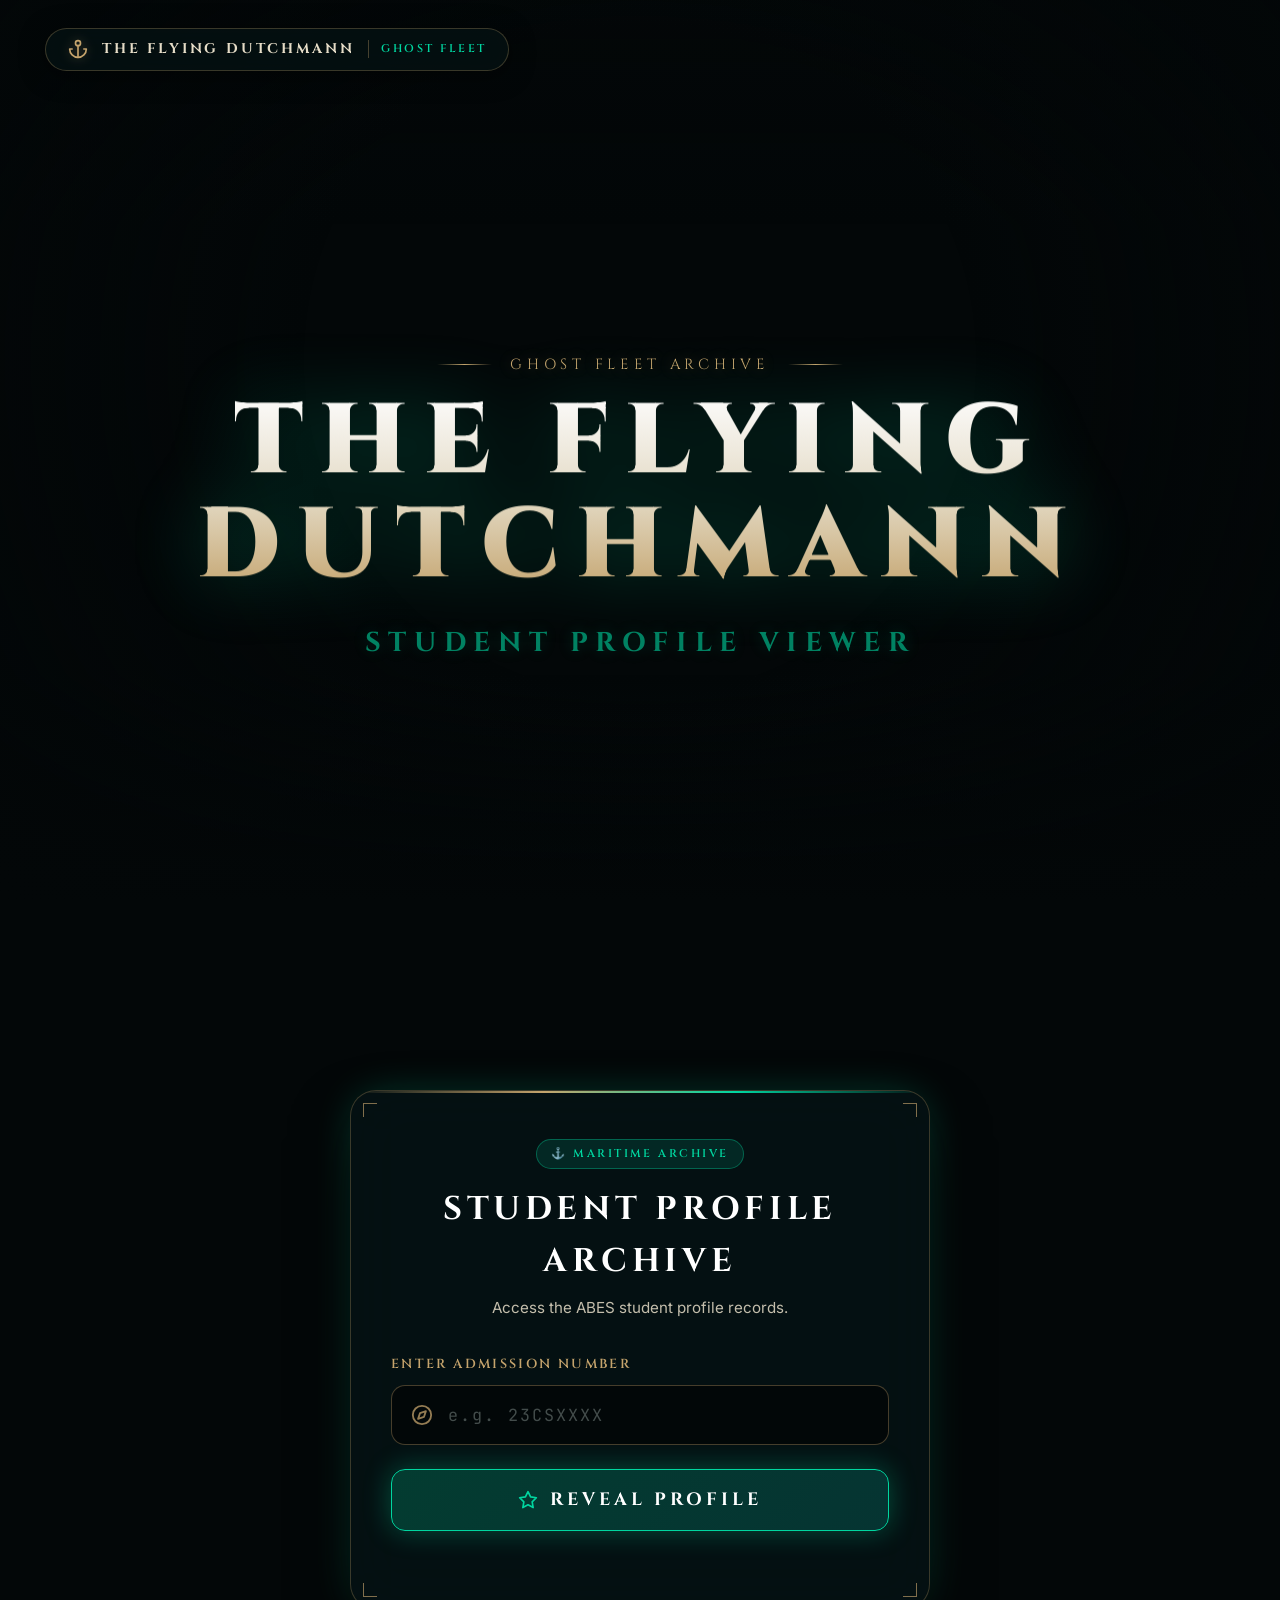
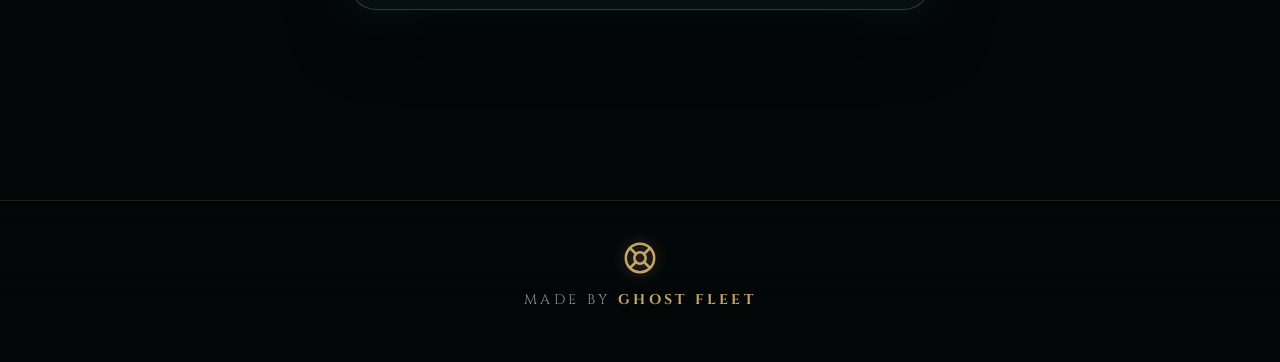
==== public/index.html @ f9ef5578 "Redesign correction: Scale up 3D Ghost Galleon to visually dominate viewport, remove all developer c" ====
<!DOCTYPE html>
<html lang="en">
<head>
  <meta charset="UTF-8">
  <meta name="viewport" content="width=device-width, initial-scale=1.0">
  <meta http-equiv="X-UA-Compatible" content="IE=edge">
  <title>THE FLYING DUTCHMANN — ABES Student Profile Viewer | GHOST FLEET</title>
  <meta name="description" content="Cinematic 3D Pirate-Themed Student Profile Viewer for ABES Engineering College. Made by GHOST FLEET.">
  <meta name="theme-color" content="#030708">
  
  <link rel="stylesheet" href="style.css">
  <link rel="preconnect" href="https://fonts.googleapis.com">
  <link rel="preconnect" href="https://fonts.gstatic.com" crossorigin>
  <link href="https://fonts.googleapis.com/css2?family=Cinzel:wght@600;700;800;900&family=Cormorant+Garamond:ital,wght@0,600;1,400;1,600&family=Inter:wght@300;400;500;600;700&family=JetBrains+Mono:wght@400;500;600&display=swap" rel="stylesheet">
  
  <!-- Three.js (r128 UMD) & GSAP 3.12 Animation Library -->
  <script src="https://cdnjs.cloudflare.com/ajax/libs/three.js/r128/three.min.js"></script>
  <script src="https://cdnjs.cloudflare.com/ajax/libs/gsap/3.12.5/gsap.min.js"></script>
  <script src="https://cdnjs.cloudflare.com/ajax/libs/gsap/3.12.5/ScrollTrigger.min.js"></script>
</head>
<body>
  <!-- 3D Cursed Ghost Ship WebGL Canvas Background -->
  <div class="dutchman-canvas-container" aria-hidden="true">
    <canvas id="dutchmanCanvas" class="dutchman-canvas"></canvas>
    <div class="ocean-fog-vignette"></div>
  </div>

  <!-- Minimal Elegant Brand Header -->
  <header class="ghost-fleet-header">
    <div class="fleet-crest-box">
      <div class="crest-insignia" aria-hidden="true">
        <!-- Minimal Pirate Helm & Anchor -->
        <svg viewBox="0 0 24 24" fill="none" stroke="currentColor" stroke-width="2" stroke-linecap="round" stroke-linejoin="round">
          <circle cx="12" cy="5" r="3"></circle>
          <line x1="12" y1="22" x2="12" y2="8"></line>
          <path d="M5 12H2a10 10 0 0 0 20 0h-3"></path>
        </svg>
      </div>
      <span class="crest-title">THE FLYING DUTCHMANN</span>
      <span class="crest-sub">GHOST FLEET</span>
    </div>
  </header>

  <main>
    <!-- Viewport 1: The Cinematic Ghost Ship & Monumental Titles -->
    <section class="hero-cursed-section" id="hero">
      <div class="hero-content-wrapper">
        <div class="hero-subtitle-bar">
          <span class="ornament-line"></span>
          <span class="hero-pre-title">GHOST FLEET ARCHIVE</span>
          <span class="ornament-line"></span>
        </div>

        <h1 class="hero-main-title">THE FLYING DUTCHMANN</h1>
        <h2 class="hero-app-title">STUDENT PROFILE VIEWER</h2>
        <p class="hero-institution">ABES ENGINEERING COLLEGE</p>
        
        <p class="hero-tagline-quote">"Lost in the depths. Found through the records."</p>
      </div>

      <!-- Atmospheric Scroll Indicator -->
      <a href="#archive-section" class="scroll-explore-anchor" aria-label="Scroll to explore the archive">
        <span>SCROLL TO EXPLORE</span>
        <svg class="scroll-anchor-arrow" viewBox="0 0 24 24" fill="none" stroke="currentColor" stroke-width="2" stroke-linecap="round" stroke-linejoin="round" aria-hidden="true">
          <polyline points="6 9 12 15 18 9"></polyline>
        </svg>
      </a>
    </section>

    <!-- Viewport 2: The Only Application Tool — Student Profile Archive -->
    <section class="archive-main-section" id="archive-section" aria-label="Student Profile Archive">
      <div class="archive-console-card">
        <!-- Antique Filigree Corner Accents -->
        <div class="card-corner corner-tl"></div>
        <div class="card-corner corner-tr"></div>
        <div class="card-corner corner-bl"></div>
        <div class="card-corner corner-br"></div>

        <div class="archive-card-header">
          <span class="archive-badge-tag">&#9875; MARITIME ARCHIVE</span>
          <h2 class="archive-card-title">STUDENT PROFILE ARCHIVE</h2>
          <p class="archive-card-desc">Access the ABES student profile records.</p>
        </div>

        <!-- Archival Search Query Form -->
        <form id="profileForm" class="archive-query-form" novalidate>
          <div class="input-field-group">
            <label for="rollNumberInput" class="input-field-label">Enter Admission Number</label>
            <div class="input-field-wrapper">
              <svg class="input-maritime-icon" viewBox="0 0 24 24" fill="none" stroke="currentColor" stroke-width="2" stroke-linecap="round" stroke-linejoin="round" aria-hidden="true">
                <circle cx="12" cy="12" r="10"></circle>
                <polygon points="16.24 7.76 14.12 14.12 7.76 16.24 9.88 9.88 16.24 7.76"></polygon>
              </svg>
              <input 
                type="text" 
                id="rollNumberInput" 
                name="rollNumber" 
                class="archive-text-input" 
                placeholder="e.g. 23CSXXXX" 
                autocomplete="off" 
                spellcheck="false" 
                required 
                maxlength="30"
              />
            </div>
          </div>

          <button type="submit" id="submitBtn" class="reveal-profile-btn">
            <!-- Spectral Helm Sparkle -->
            <svg class="btn-spectral-spark" viewBox="0 0 24 24" fill="none" stroke="currentColor" stroke-width="2" stroke-linecap="round" stroke-linejoin="round" aria-hidden="true">
              <polygon points="12 2 15.09 8.26 22 9.27 17 14.14 18.18 21.02 12 17.77 5.82 21.02 7 14.14 2 9.27 8.91 8.26 12 2"></polygon>
            </svg>
            <span id="btnText">REVEAL PROFILE</span>
          </button>
        </form>

        <!-- Dynamic Output States -->
        <div class="portal-state-container">
          
          <!-- State 1: Mystical Archival Summoning State (No Developer Console!) -->
          <div id="loadingState" class="portal-state loading-state hidden" aria-live="polite">
            <div class="mystic-summon-box">
              <div class="mystic-compass-spinner" aria-hidden="true">
                <div class="compass-ring-outer"></div>
                <div class="compass-ring-inner"></div>
                <div class="compass-needle"></div>
              </div>
              <p class="mystic-status-text" id="mysticStatusText">Consulting maritime records...</p>
              <span class="mystic-sub-note">Connecting through the spectral depths</span>
            </div>
          </div>

          <!-- State 2: Atmospheric Warning / Expired Notice -->
          <div id="errorState" class="portal-state error-state hidden" role="alert" aria-live="assertive">
            <div class="error-archival-box">
              <div class="error-crest-icon" aria-hidden="true">&#9888;</div>
              <div class="error-content-body">
                <h3 id="errorTitle" class="error-title-text">Record Unavailable</h3>
                <p id="errorMessage" class="error-message-text">Unable to retrieve student profile record.</p>
                <div id="adminTip" class="admin-notice-bar hidden">
                  <strong>ADMIN NOTICE:</strong> ERP session has expired or is invalid. Please refresh the authorized ERP credentials on the server.
                </div>
              </div>
            </div>
          </div>

          <!-- State 3: Gilded Captain's Portrait Presentation -->
          <div id="resultState" class="portal-state result-state hidden">
            <div class="result-archival-card">
              <div class="result-card-top">
                <span class="result-record-pre">&#9875; VERIFIED ARCHIVE RECORD</span>
              </div>

              <!-- Student Profile Image Viewport -->
              <div class="result-photo-frame">
                <img id="profileImage" src="" alt="Student Profile Photo" class="profile-photo-img" />
                <div class="photo-cursed-overlay" aria-hidden="true"></div>
              </div>

              <!-- Admission Number Metadata Strip -->
              <div class="result-meta-strip">
                <span class="meta-roll-label">ADMISSION NUMBER</span>
                <span id="displayRoll" class="meta-roll-value">—</span>
              </div>

              <!-- Action Buttons -->
              <div class="result-action-buttons">
                <a id="downloadBtn" href="#" download="student-profile.jpg" class="action-maritime-btn action-download" title="Download image to device">
                  <svg class="action-btn-svg" viewBox="0 0 24 24" fill="none" stroke="currentColor" stroke-width="2" stroke-linecap="round" stroke-linejoin="round" aria-hidden="true">
                    <path d="M21 15v4a2 2 0 0 1-2 2H5a2 2 0 0 1-2-2v-4"></path>
                    <polyline points="7 10 12 15 17 10"></polyline>
                    <line x1="12" y1="15" x2="12" y2="3"></line>
                  </svg>
                  <span>DOWNLOAD</span>
                </a>
                <a id="openNewTabBtn" href="#" target="_blank" rel="noopener noreferrer" class="action-maritime-btn action-view" title="Open full resolution photo in new tab">
                  <svg class="action-btn-svg" viewBox="0 0 24 24" fill="none" stroke="currentColor" stroke-width="2" stroke-linecap="round" stroke-linejoin="round" aria-hidden="true">
                    <path d="M18 13v6a2 2 0 0 1-2 2H5a2 2 0 0 1-2-2V8a2 2 0 0 1 2-2h6"></path>
                    <polyline points="15 3 21 3 21 9"></polyline>
                    <line x1="10" y1="14" x2="21" y2="3"></line>
                  </svg>
                  <span>OPEN FULL</span>
                </a>
              </div>
            </div>
          </div>

        </div>
      </div>
    </section>
  </main>

  <!-- Minimal GHOST FLEET Signature Footer -->
  <footer class="ghost-fleet-footer">
    <div class="footer-insignia-wrap" aria-hidden="true">
      <svg viewBox="0 0 24 24" fill="none" stroke="currentColor" stroke-width="1.8" stroke-linecap="round" stroke-linejoin="round">
        <circle cx="12" cy="12" r="10"></circle>
        <path d="m4.93 4.93 4.24 4.24"></path>
        <path d="m14.83 9.17 4.24-4.24"></path>
        <path d="m14.83 14.83 4.24 4.24"></path>
        <path d="m9.17 14.83-4.24 4.24"></path>
        <circle cx="12" cy="12" r="4"></circle>
      </svg>
    </div>
    <p class="footer-signature">MADE BY <strong>GHOST FLEET</strong></p>
  </footer>

  <!-- Anti-Inspection & DevTools Security Shield -->
  <div id="securityShield" class="security-shield-overlay" aria-hidden="true" style="display:none;">
    <div class="security-shield-card">
      <div class="security-shield-icon" aria-hidden="true">&#9888;</div>
      <h2 class="security-shield-title">ACCESS RESTRICTED</h2>
      <p class="security-shield-msg">Baap se Backchodi nahi beta</p>
      <p class="security-shield-sub">Jab Mai Pheli mai Tha<br>Tab Tu Theli Mai Tha</p>
      <div class="security-shield-badge">The Flying Dutchmann // GHOST FLEET</div>
    </div>
  </div>

  <!-- Scripts -->
  <script src="dutchman-3d.js"></script>
  <script src="app.js"></script>
</body>
</html>
---- public/style.css ----
/* ==========================================================================
   THE FLYING DUTCHMANN — Master Cinematic Stylesheet
   GHOST FLEET Design System
   ========================================================================== */

:root {
  /* Color Palette */
  --color-abyss-black: #030708;
  --color-deep-ocean: #061517;
  --color-dark-sea-green: #0a2624;
  --color-ghost-emerald: #00D6A0;
  --color-ghost-emerald-glow: rgba(0, 214, 160, 0.35);
  --color-haunted-teal: #087F76;
  --color-antique-gold: #C5A46D;
  --color-antique-gold-bright: #E4C88E;
  --color-antique-gold-glow: rgba(197, 164, 109, 0.40);
  --color-weathered-ivory: #E6DDC8;
  --color-fog-grey: #84918D;

  /* Glass & Card Tokens */
  --glass-bg: rgba(6, 21, 23, 0.72);
  --glass-border: rgba(197, 164, 109, 0.28);
  --glass-shadow: 0 30px 70px -15px rgba(0, 0, 0, 0.90), 0 0 45px -10px var(--color-ghost-emerald-glow);

  /* Typography */
  --font-cinematic: 'Cinzel', Georgia, serif;
  --font-serif-quote: 'Cormorant Garamond', Georgia, serif;
  --font-interface: 'Inter', -apple-system, BlinkMacSystemFont, 'Segoe UI', Roboto, sans-serif;
  --font-mono: 'JetBrains Mono', monospace;

  /* Transitions */
  --ease-cinematic: cubic-bezier(0.16, 1, 0.3, 1);
  --transition-smooth: 350ms var(--ease-cinematic);
}

/* Reset & Base Rules */
*, *::before, *::after {
  box-sizing: border-box;
  margin: 0;
  padding: 0;
}

html {
  font-size: 16px;
  scroll-behavior: smooth;
  background-color: var(--color-abyss-black);
  color: var(--color-weathered-ivory);
  font-family: var(--font-interface);
  overflow-x: hidden;
}

body {
  min-height: 100vh;
  background-color: var(--color-abyss-black);
  color: var(--color-weathered-ivory);
  line-height: 1.6;
  -webkit-font-smoothing: antialiased;
  -moz-osx-font-smoothing: grayscale;
  overflow-x: hidden;
  position: relative;
}

/* Focus Visibility & Accessibility */
:focus-visible {
  outline: 2px solid var(--color-ghost-emerald);
  outline-offset: 4px;
}

/* --------------------------------------------------------------------------
   3D WebGL Canvas Layer
   -------------------------------------------------------------------------- */
.dutchman-canvas-container {
  position: fixed;
  top: 0;
  left: 0;
  width: 100vw;
  height: 100vh;
  z-index: 0;
  pointer-events: none;
  overflow: hidden;
}

.dutchman-canvas {
  width: 100%;
  height: 100%;
  display: block;
}

.ocean-fog-vignette {
  position: absolute;
  inset: 0;
  background: 
    radial-gradient(circle at 50% 40%, transparent 40%, rgba(3, 7, 8, 0.70) 80%, var(--color-abyss-black) 100%),
    linear-gradient(180deg, rgba(3, 7, 8, 0.35) 0%, transparent 25%, transparent 75%, var(--color-abyss-black) 100%);
  pointer-events: none;
}

/* --------------------------------------------------------------------------
   Minimal Elegant Header
   -------------------------------------------------------------------------- */
.ghost-fleet-header {
  position: fixed;
  top: 0;
  left: 0;
  width: 100%;
  display: flex;
  justify-content: flex-start;
  align-items: center;
  padding: 28px 45px;
  z-index: 40;
  pointer-events: auto;
}

.fleet-crest-box {
  display: flex;
  align-items: center;
  gap: 14px;
  background: rgba(6, 21, 23, 0.60);
  backdrop-filter: blur(14px);
  -webkit-backdrop-filter: blur(14px);
  border: 1px solid rgba(197, 164, 109, 0.28);
  padding: 9px 22px;
  border-radius: 9999px;
  box-shadow: 0 4px 25px rgba(0, 0, 0, 0.5);
}

.crest-insignia {
  width: 20px;
  height: 20px;
  color: var(--color-antique-gold);
  display: flex;
  align-items: center;
  justify-content: center;
  filter: drop-shadow(0 0 6px var(--color-antique-gold-glow));
}

.crest-insignia svg {
  width: 100%;
  height: 100%;
}

.crest-title {
  font-family: var(--font-cinematic);
  font-size: 0.88rem;
  font-weight: 700;
  letter-spacing: 0.20em;
  color: var(--color-weathered-ivory);
  text-transform: uppercase;
}

.crest-sub {
  font-family: var(--font-cinematic);
  font-size: 0.70rem;
  font-weight: 600;
  letter-spacing: 0.22em;
  color: var(--color-ghost-emerald);
  border-left: 1px solid rgba(197, 164, 109, 0.35);
  padding-left: 12px;
}

/* --------------------------------------------------------------------------
   Viewport 1: Hero Section — Massive Ghost Ship Focus
   -------------------------------------------------------------------------- */
.hero-cursed-section {
  position: relative;
  min-height: 100vh;
  display: flex;
  flex-direction: column;
  justify-content: flex-end;
  align-items: center;
  text-align: center;
  padding: 120px 24px 100px;
  z-index: 10;
  pointer-events: none;
}

.hero-content-wrapper {
  max-width: 950px;
  margin: 0 auto;
  pointer-events: auto;
  transform: translateY(-20px);
}

.hero-subtitle-bar {
  display: flex;
  align-items: center;
  justify-content: center;
  gap: 18px;
  margin-bottom: 14px;
}

.ornament-line {
  height: 1px;
  width: 55px;
  background: linear-gradient(90deg, transparent, var(--color-antique-gold), transparent);
}

.hero-pre-title {
  font-family: var(--font-cinematic);
  font-size: 0.92rem;
  letter-spacing: 0.32em;
  color: var(--color-antique-gold);
  text-transform: uppercase;
  text-shadow: 0 0 14px var(--color-antique-gold-glow);
}

.hero-main-title {
  font-family: var(--font-cinematic);
  font-size: clamp(3.0rem, 8.5vw, 6.2rem);
  font-weight: 900;
  letter-spacing: 0.16em;
  line-height: 1.05;
  text-transform: uppercase;
  color: #FFFFFF;
  margin-bottom: 14px;
  background: linear-gradient(180deg, #FFFFFF 0%, #E6DDC8 50%, var(--color-antique-gold) 100%);
  -webkit-background-clip: text;
  -webkit-text-fill-color: transparent;
  filter: drop-shadow(0 0 40px rgba(0, 214, 160, 0.40));
}

.hero-app-title {
  font-family: var(--font-cinematic);
  font-size: clamp(1.1rem, 2.8vw, 1.7rem);
  font-weight: 700;
  letter-spacing: 0.28em;
  color: var(--color-ghost-emerald);
  text-transform: uppercase;
  margin-bottom: 8px;
  text-shadow: 0 0 16px var(--color-ghost-emerald-glow);
}

.hero-institution {
  font-family: var(--font-interface);
  font-size: 0.95rem;
  font-weight: 500;
  letter-spacing: 0.22em;
  color: var(--color-fog-grey);
  text-transform: uppercase;
  margin-bottom: 22px;
}

.hero-tagline-quote {
  font-family: var(--font-serif-quote);
  font-style: italic;
  font-size: clamp(1.2rem, 2.4vw, 1.55rem);
  color: var(--color-weathered-ivory);
  letter-spacing: 0.05em;
  opacity: 0.95;
  margin-bottom: 30px;
  text-shadow: 0 2px 10px rgba(0, 0, 0, 0.8);
}

/* Scroll To Explore Indicator */
.scroll-explore-anchor {
  position: absolute;
  bottom: 32px;
  left: 50%;
  transform: translateX(-50%);
  display: flex;
  flex-direction: column;
  align-items: center;
  gap: 10px;
  text-decoration: none;
  color: var(--color-antique-gold);
  font-family: var(--font-cinematic);
  font-size: 0.74rem;
  font-weight: 600;
  letter-spacing: 0.26em;
  text-transform: uppercase;
  transition: opacity 250ms ease, transform 250ms ease, color 250ms ease;
  pointer-events: auto;
}

.scroll-explore-anchor:hover {
  opacity: 1;
  color: var(--color-ghost-emerald);
  transform: translateX(-50%) translateY(4px);
}

.scroll-anchor-arrow {
  width: 22px;
  height: 22px;
  animation: anchorBob 2.2s infinite ease-in-out;
}

@keyframes anchorBob {
  0%, 100% { transform: translateY(0); }
  50% { transform: translateY(7px); }
}

/* --------------------------------------------------------------------------
   Viewport 2: Student Profile Viewer — The Mystic Archive Altar
   -------------------------------------------------------------------------- */
.archive-main-section {
  position: relative;
  min-height: 100vh;
  display: flex;
  flex-direction: column;
  justify-content: center;
  align-items: center;
  padding: 120px 24px;
  z-index: 20;
}

.archive-console-card {
  width: 100%;
  max-width: 580px;
  background: var(--glass-bg);
  backdrop-filter: blur(28px);
  -webkit-backdrop-filter: blur(28px);
  border: 1px solid var(--glass-border);
  border-radius: 26px;
  padding: 48px 40px;
  box-shadow: var(--glass-shadow);
  position: relative;
  overflow: hidden;
  transition: border-color var(--transition-smooth), box-shadow var(--transition-smooth);
}

.archive-console-card::before {
  content: '';
  position: absolute;
  top: 0;
  left: 0;
  right: 0;
  height: 2px;
  background: linear-gradient(90deg, transparent, var(--color-antique-gold), var(--color-ghost-emerald), transparent);
}

/* Corner Antique Accents */
.card-corner {
  position: absolute;
  width: 14px;
  height: 14px;
  border-color: var(--color-antique-gold);
  border-style: solid;
  pointer-events: none;
  opacity: 0.65;
}
.corner-tl { top: 12px; left: 12px; border-width: 1px 0 0 1px; }
.corner-tr { top: 12px; right: 12px; border-width: 1px 1px 0 0; }
.corner-bl { bottom: 12px; left: 12px; border-width: 0 0 1px 1px; }
.corner-br { bottom: 12px; right: 12px; border-width: 0 1px 1px 0; }

.archive-card-header {
  text-align: center;
  margin-bottom: 34px;
}

.archive-badge-tag {
  display: inline-flex;
  align-items: center;
  gap: 8px;
  background: rgba(0, 214, 160, 0.12);
  border: 1px solid rgba(0, 214, 160, 0.35);
  color: var(--color-ghost-emerald);
  font-family: var(--font-cinematic);
  font-size: 0.70rem;
  font-weight: 600;
  letter-spacing: 0.22em;
  padding: 5px 14px;
  border-radius: 9999px;
  margin-bottom: 14px;
  text-transform: uppercase;
}

.archive-card-title {
  font-family: var(--font-cinematic);
  font-size: 2.05rem;
  font-weight: 700;
  letter-spacing: 0.15em;
  color: #FFFFFF;
  text-transform: uppercase;
  margin-bottom: 8px;
}

.archive-card-desc {
  font-size: 0.95rem;
  color: var(--color-weathered-ivory);
  opacity: 0.85;
}

/* Query Form */
.archive-query-form {
  display: flex;
  flex-direction: column;
  gap: 24px;
}

.input-field-group {
  display: flex;
  flex-direction: column;
  gap: 10px;
  text-align: left;
}

.input-field-label {
  font-family: var(--font-cinematic);
  font-size: 0.82rem;
  font-weight: 600;
  letter-spacing: 0.18em;
  color: var(--color-antique-gold);
  text-transform: uppercase;
}

.input-field-wrapper {
  position: relative;
  display: flex;
  align-items: center;
}

.input-maritime-icon {
  position: absolute;
  left: 20px;
  width: 22px;
  height: 22px;
  color: var(--color-antique-gold);
  opacity: 0.75;
  pointer-events: none;
  transition: color var(--transition-smooth), opacity var(--transition-smooth);
}

.archive-text-input {
  width: 100%;
  background: rgba(3, 7, 8, 0.85);
  border: 1px solid rgba(197, 164, 109, 0.35);
  border-radius: 14px;
  padding: 18px 20px 18px 56px;
  color: #FFFFFF;
  font-family: var(--font-mono);
  font-size: 1.05rem;
  letter-spacing: 0.12em;
  outline: none;
  transition: border-color var(--transition-smooth), box-shadow var(--transition-smooth);
}

.archive-text-input::placeholder {
  color: rgba(132, 145, 141, 0.50);
}

.archive-text-input:focus {
  border-color: var(--color-ghost-emerald);
  box-shadow: 0 0 25px rgba(0, 214, 160, 0.30), inset 0 0 12px rgba(0, 214, 160, 0.08);
}

.archive-text-input:focus + .input-maritime-icon,
.input-field-wrapper:focus-within .input-maritime-icon {
  color: var(--color-ghost-emerald);
  opacity: 1;
}

/* Reveal Profile Button */
.reveal-profile-btn {
  position: relative;
  width: 100%;
  background: linear-gradient(135deg, rgba(0, 214, 160, 0.22) 0%, rgba(8, 127, 118, 0.32) 100%);
  border: 1px solid var(--color-ghost-emerald);
  border-radius: 14px;
  padding: 18px 30px;
  color: #FFFFFF;
  font-family: var(--font-cinematic);
  font-size: 1.12rem;
  font-weight: 700;
  letter-spacing: 0.22em;
  text-transform: uppercase;
  cursor: pointer;
  display: flex;
  align-items: center;
  justify-content: center;
  gap: 12px;
  box-shadow: 0 0 28px rgba(0, 214, 160, 0.32);
  transition: transform 220ms ease, box-shadow 220ms ease, background 220ms ease;
  overflow: hidden;
}

.reveal-profile-btn::before {
  content: '';
  position: absolute;
  top: 0;
  left: -100%;
  width: 100%;
  height: 100%;
  background: linear-gradient(90deg, transparent, rgba(255, 255, 255, 0.25), transparent);
  transition: left 700ms ease;
}

.reveal-profile-btn:hover {
  transform: translateY(-2px);
  background: linear-gradient(135deg, rgba(0, 214, 160, 0.38) 0%, rgba(8, 127, 118, 0.52) 100%);
  box-shadow: 0 0 42px rgba(0, 214, 160, 0.55);
}

.reveal-profile-btn:hover::before {
  left: 100%;
}

.reveal-profile-btn:active {
  transform: translateY(1px);
}

.reveal-profile-btn:disabled {
  opacity: 0.65;
  cursor: not-allowed;
  transform: none !important;
}

.btn-spectral-spark {
  width: 20px;
  height: 20px;
  color: var(--color-ghost-emerald);
}

/* --------------------------------------------------------------------------
   Dynamic Portal States (No Developer Console!)
   -------------------------------------------------------------------------- */
.portal-state-container {
  margin-top: 30px;
}

.portal-state.hidden {
  display: none !important;
}

/* State 1: Mystical Archival Summoning State */
.mystic-summon-box {
  background: rgba(3, 7, 8, 0.90);
  border: 1px solid rgba(0, 214, 160, 0.35);
  border-radius: 18px;
  padding: 34px 20px;
  text-align: center;
  box-shadow: 0 0 35px rgba(0, 214, 160, 0.20);
  display: flex;
  flex-direction: column;
  align-items: center;
  gap: 14px;
}

.mystic-compass-spinner {
  position: relative;
  width: 52px;
  height: 52px;
}

.compass-ring-outer {
  position: absolute;
  inset: 0;
  border-radius: 50%;
  border: 2px dashed var(--color-antique-gold);
  animation: compassSpin 8s linear infinite;
}

.compass-ring-inner {
  position: absolute;
  inset: 6px;
  border-radius: 50%;
  border: 2px solid var(--color-ghost-emerald);
  opacity: 0.6;
}

.compass-needle {
  position: absolute;
  top: 50%;
  left: 50%;
  width: 3px;
  height: 24px;
  background: linear-gradient(180deg, var(--color-ghost-emerald), transparent);
  transform: translate(-50%, -50%);
  animation: needlePulse 2.4s ease-in-out infinite alternate;
}

@keyframes compassSpin {
  0% { transform: rotate(0deg); }
  100% { transform: rotate(360deg); }
}

@keyframes needlePulse {
  0% { transform: translate(-50%, -50%) rotate(-45deg); }
  100% { transform: translate(-50%, -50%) rotate(45deg); }
}

.mystic-status-text {
  font-family: var(--font-cinematic);
  font-size: 1.05rem;
  letter-spacing: 0.16em;
  color: #FFFFFF;
}

.mystic-sub-note {
  font-size: 0.82rem;
  color: var(--color-fog-grey);
}

/* State 2: Atmospheric Exception Box */
.error-archival-box {
  background: rgba(28, 9, 10, 0.92);
  border: 1px solid rgba(239, 68, 68, 0.45);
  border-radius: 16px;
  padding: 24px 20px;
  display: flex;
  gap: 16px;
  align-items: flex-start;
  text-align: left;
}

.error-crest-icon {
  font-size: 1.8rem;
  color: #ef4444;
  line-height: 1;
}

.error-content-body {
  flex: 1;
}

.error-title-text {
  font-family: var(--font-cinematic);
  font-size: 1.25rem;
  color: #FFFFFF;
  margin-bottom: 6px;
}

.error-message-text {
  font-size: 0.90rem;
  color: #e5e7eb;
}

.admin-notice-bar {
  margin-top: 14px;
  padding: 10px 14px;
  background: rgba(0, 0, 0, 0.45);
  border-left: 2px solid #ef4444;
  font-size: 0.80rem;
  color: #fca5a5;
}

/* State 3: Gilded Captain's Portrait Presentation */
.result-archival-card {
  background: rgba(3, 7, 8, 0.94);
  border: 1px solid rgba(197, 164, 109, 0.45);
  border-radius: 20px;
  padding: 30px;
  box-shadow: 0 0 45px rgba(0, 214, 160, 0.28);
  display: flex;
  flex-direction: column;
  align-items: center;
  gap: 22px;
}

.result-card-top {
  display: flex;
  justify-content: center;
  width: 100%;
}

.result-record-pre {
  font-family: var(--font-cinematic);
  font-size: 0.78rem;
  font-weight: 700;
  letter-spacing: 0.20em;
  color: var(--color-antique-gold);
}

.result-photo-frame {
  position: relative;
  width: 220px;
  height: 265px;
  border-radius: 18px;
  overflow: hidden;
  border: 2px solid var(--color-antique-gold);
  box-shadow: 0 0 35px rgba(0, 214, 160, 0.38);
  background: #000000;
}

.profile-photo-img {
  width: 100%;
  height: 100%;
  object-fit: cover;
  display: block;
}

.photo-cursed-overlay {
  position: absolute;
  inset: 0;
  box-shadow: inset 0 0 30px rgba(0, 214, 160, 0.25);
  pointer-events: none;
}

.result-meta-strip {
  text-align: center;
}

.meta-roll-label {
  font-family: var(--font-cinematic);
  font-size: 0.76rem;
  font-weight: 600;
  letter-spacing: 0.20em;
  color: var(--color-fog-grey);
}

.meta-roll-value {
  display: block;
  font-family: var(--font-cinematic);
  font-size: 1.7rem;
  font-weight: 700;
  letter-spacing: 0.16em;
  color: var(--color-antique-gold-bright);
  margin-top: 4px;
}

.result-action-buttons {
  display: flex;
  gap: 14px;
  width: 100%;
}

.action-maritime-btn {
  flex: 1;
  display: flex;
  align-items: center;
  justify-content: center;
  gap: 8px;
  padding: 14px 18px;
  border-radius: 12px;
  text-decoration: none;
  font-family: var(--font-cinematic);
  font-size: 0.85rem;
  font-weight: 700;
  letter-spacing: 0.15em;
  text-transform: uppercase;
  transition: transform 180ms ease, box-shadow 180ms ease;
}

.action-download {
  background: var(--color-ghost-emerald);
  color: #030708;
}

.action-download:hover {
  transform: translateY(-2px);
  box-shadow: 0 0 25px var(--color-ghost-emerald-glow);
}

.action-view {
  background: rgba(197, 164, 109, 0.15);
  border: 1px solid var(--color-antique-gold);
  color: var(--color-antique-gold);
}

.action-view:hover {
  transform: translateY(-2px);
  background: rgba(197, 164, 109, 0.28);
  box-shadow: 0 0 25px var(--color-antique-gold-glow);
}

.action-btn-svg {
  width: 17px;
  height: 17px;
}

/* --------------------------------------------------------------------------
   Footer & Signature (Minimal: MADE BY GHOST FLEET only)
   -------------------------------------------------------------------------- */
.ghost-fleet-footer {
  position: relative;
  z-index: 20;
  padding: 40px 24px 50px;
  text-align: center;
  border-top: 1px solid rgba(197, 164, 109, 0.14);
  background: linear-gradient(180deg, transparent, rgba(3, 7, 8, 0.96) 60%);
}

.footer-insignia-wrap {
  width: 34px;
  height: 34px;
  margin: 0 auto 14px;
  color: var(--color-antique-gold);
  filter: drop-shadow(0 0 8px var(--color-antique-gold-glow));
}

.footer-insignia-wrap svg {
  width: 100%;
  height: 100%;
}

.footer-signature {
  font-family: var(--font-cinematic);
  font-size: 0.88rem;
  letter-spacing: 0.24em;
  color: var(--color-fog-grey);
}

.footer-signature strong {
  color: var(--color-antique-gold);
  font-weight: 700;
}

/* --------------------------------------------------------------------------
   DevTools & Anti-Inspection Security Shield
   (Preserved exact functionality & custom text)
   -------------------------------------------------------------------------- */
.security-shield-overlay {
  position: fixed;
  inset: 0;
  z-index: 999999;
  background: rgba(3, 5, 7, 0.98);
  display: flex;
  align-items: center;
  justify-content: center;
  padding: 24px;
  backdrop-filter: blur(25px);
  -webkit-backdrop-filter: blur(25px);
  text-align: center;
  animation: shieldFadeIn 180ms ease both;
}

@keyframes shieldFadeIn {
  from { opacity: 0; transform: scale(0.98); }
  to { opacity: 1; transform: scale(1); }
}

.security-shield-card {
  max-width: 480px;
  width: 100%;
  padding: 38px 30px;
  background: rgba(10, 10, 14, 0.96);
  border: 1px solid rgba(239, 68, 68, 0.45);
  border-radius: 22px;
  box-shadow: 0 0 60px rgba(239, 68, 68, 0.30), inset 0 1px 1px rgba(255, 255, 255, 0.12);
  display: flex;
  flex-direction: column;
  align-items: center;
  gap: 14px;
  color: #ffffff;
  font-family: var(--font-interface);
}

.security-shield-icon {
  font-size: 2.6rem;
  color: #ef4444;
  filter: drop-shadow(0 0 14px rgba(239, 68, 68, 0.65));
  line-height: 1;
}

.security-shield-title {
  font-family: var(--font-cinematic);
  font-size: 1.2rem;
  font-weight: 700;
  letter-spacing: 0.16em;
  color: #f87171;
}

.security-shield-msg {
  font-size: 1.05rem;
  color: #e5e7eb;
  line-height: 1.55;
  margin: 0;
}

.security-shield-sub {
  font-size: 0.90rem;
  color: #9ca3af;
  margin: 0;
}

.security-shield-badge {
  margin-top: 10px;
  font-family: var(--font-cinematic);
  font-size: 0.70rem;
  letter-spacing: 0.16em;
  padding: 6px 14px;
  border-radius: 9999px;
  background: rgba(239, 68, 68, 0.14);
  border: 1px solid rgba(239, 68, 68, 0.35);
  color: #fca5a5;
  font-weight: 600;
}

body.devtools-blocked > *:not(#securityShield) {
  filter: blur(25px) !important;
  pointer-events: none !important;
  user-select: none !important;
}

/* --------------------------------------------------------------------------
   Responsive Design & Breakpoints
   -------------------------------------------------------------------------- */
@media (max-width: 768px) {
  .ghost-fleet-header {
    padding: 18px 20px;
  }
  .crest-sub {
    display: none;
  }
  .hero-cursed-section {
    padding: 100px 18px 70px;
  }
  .hero-main-title {
    font-size: 2.7rem;
  }
  .archive-console-card {
    padding: 34px 22px;
  }
  .result-photo-frame {
    width: 180px;
    height: 220px;
  }
}
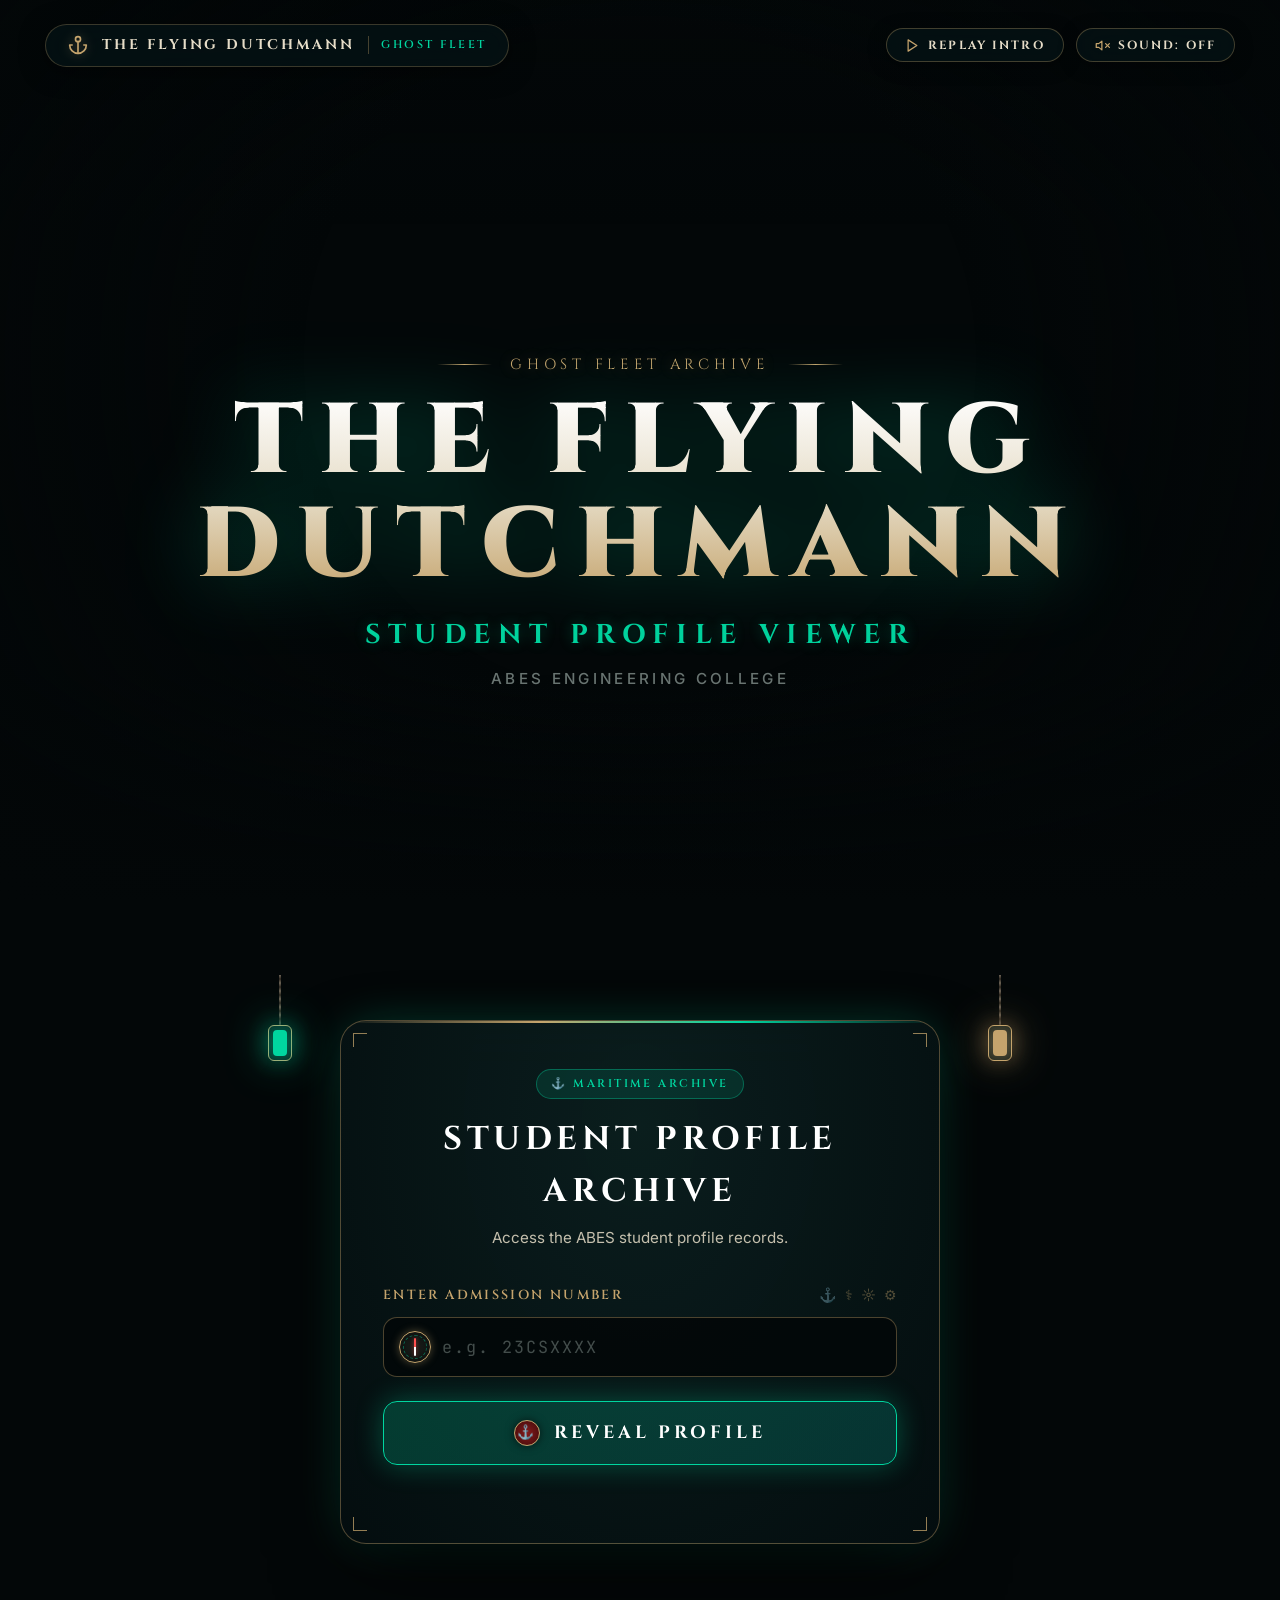
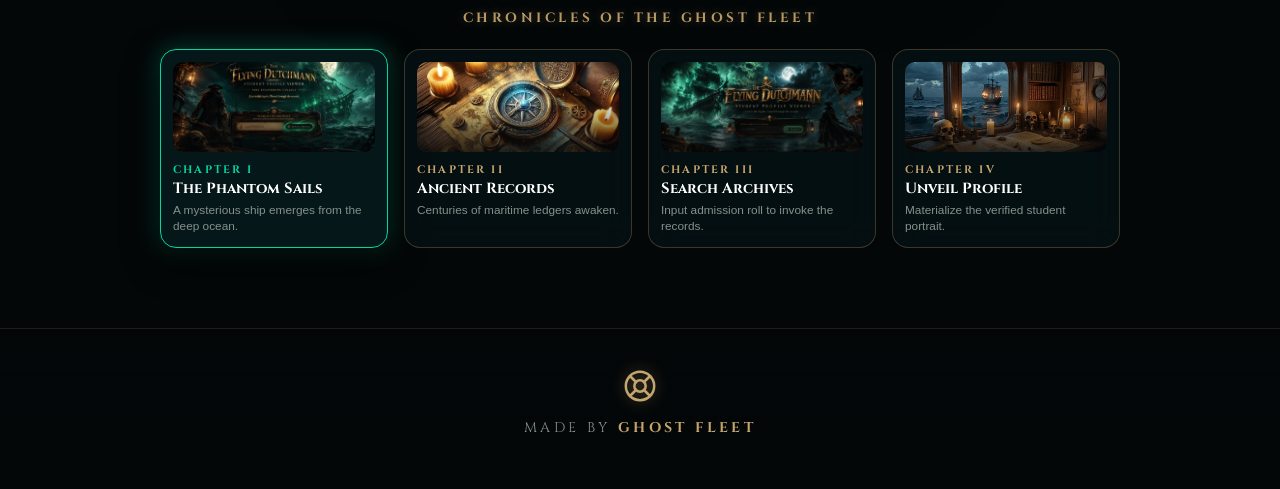
==== commit 483872c3: "Implement 15-second cinematic pirate film intro, procedural Web Audio soundscape, interactive admiss" ====
--- a/public/index.html
+++ b/public/index.html
@@ -25,11 +25,46 @@
     <div class="ocean-fog-vignette"></div>
   </div>
 
-  <!-- Minimal Elegant Brand Header -->
+  <!-- Cinematic 15-Second Intro Overlay -->
+  <div id="cinematicIntroOverlay" class="cinematic-intro-overlay" role="region" aria-label="Cinematic Introduction">
+    <div class="cinematic-letterbox cinematic-letterbox-top"></div>
+    <div class="cinematic-letterbox cinematic-letterbox-bottom"></div>
+
+    <div class="cinematic-scene-container">
+      <div class="intro-badge-row">
+        <span class="intro-crest-anchor" aria-hidden="true">&#9875;</span>
+        <span id="introSceneTag" class="intro-scene-tag">SCENE 1 // THE FORBIDDEN OCEAN</span>
+        <span class="intro-crest-anchor" aria-hidden="true">&#9875;</span>
+      </div>
+
+      <h2 id="introSceneTitle" class="intro-scene-title">The Forbidden Caribbean Ocean</h2>
+      <p id="introSceneText" class="intro-scene-text">Thick sea fog blankets the moonlit waters. Distant thunder rumbles across the eternal dark abyss...</p>
+
+      <!-- 5-Step Cinematic Progress Indicator -->
+      <div class="intro-scene-stepper" aria-hidden="true">
+        <div class="stepper-dot active" data-step="1"><span>1</span></div>
+        <div class="stepper-line"></div>
+        <div class="stepper-dot" data-step="2"><span>2</span></div>
+        <div class="stepper-line"></div>
+        <div class="stepper-dot" data-step="3"><span>3</span></div>
+        <div class="stepper-line"></div>
+        <div class="stepper-dot" data-step="4"><span>4</span></div>
+        <div class="stepper-line"></div>
+        <div class="stepper-dot" data-step="5"><span>5</span></div>
+      </div>
+    </div>
+
+    <!-- Skip Intro Action -->
+    <button id="skipIntroBtn" class="skip-intro-action" title="Skip cinematic introduction (or press Escape)" aria-label="Skip cinematic introduction">
+      <span class="skip-btn-text">SKIP INTRO</span>
+      <kbd class="skip-kbd">ESC</kbd>
+    </button>
+  </div>
+
+  <!-- Minimal Elegant Brand Header with Sound & Replay Controls -->
   <header class="ghost-fleet-header">
     <div class="fleet-crest-box">
       <div class="crest-insignia" aria-hidden="true">
-        <!-- Minimal Pirate Helm & Anchor -->
         <svg viewBox="0 0 24 24" fill="none" stroke="currentColor" stroke-width="2" stroke-linecap="round" stroke-linejoin="round">
           <circle cx="12" cy="5" r="3"></circle>
           <line x1="12" y1="22" x2="12" y2="8"></line>
@@ -38,6 +73,29 @@
       </div>
       <span class="crest-title">THE FLYING DUTCHMANN</span>
       <span class="crest-sub">GHOST FLEET</span>
+    </div>
+
+    <!-- Header Actions (Replay Intro & Nautical Web Audio Toggle) -->
+    <div class="header-action-controls">
+      <button id="replayIntroBtn" class="header-action-btn" title="Replay Cinematic Intro" aria-label="Replay Cinematic Introduction">
+        <svg class="header-btn-icon" viewBox="0 0 24 24" fill="none" stroke="currentColor" stroke-width="2" stroke-linecap="round" stroke-linejoin="round" aria-hidden="true">
+          <polygon points="5 3 19 12 5 21 5 3"></polygon>
+        </svg>
+        <span class="header-btn-label">REPLAY INTRO</span>
+      </button>
+
+      <button id="soundToggleBtn" class="header-action-btn sound-toggle-btn" title="Toggle Nautical Soundscape" aria-label="Toggle Nautical Soundscape" aria-pressed="false">
+        <svg id="soundIconMuted" class="header-btn-icon sound-icon" viewBox="0 0 24 24" fill="none" stroke="currentColor" stroke-width="2" stroke-linecap="round" stroke-linejoin="round" aria-hidden="true">
+          <polygon points="11 5 6 9 2 9 2 15 6 15 11 19 11 5"></polygon>
+          <line x1="23" y1="9" x2="17" y2="15"></line>
+          <line x1="17" y1="9" x2="23" y2="15"></line>
+        </svg>
+        <svg id="soundIconActive" class="header-btn-icon sound-icon hidden" viewBox="0 0 24 24" fill="none" stroke="currentColor" stroke-width="2" stroke-linecap="round" stroke-linejoin="round" aria-hidden="true">
+          <polygon points="11 5 6 9 2 9 2 15 6 15 11 19 11 5"></polygon>
+          <path d="M19.07 4.93a10 10 0 0 1 0 14.14M15.54 8.46a5 5 0 0 1 0 7.07"></path>
+        </svg>
+        <span id="soundLabel" class="header-btn-label">SOUND: OFF</span>
+      </button>
     </div>
   </header>
 
@@ -69,7 +127,27 @@
 
     <!-- Viewport 2: The Only Application Tool — Student Profile Archive -->
     <section class="archive-main-section" id="archive-section" aria-label="Student Profile Archive">
-      <div class="archive-console-card">
+      
+      <!-- Hanging Lanterns & Iron Chains Rigging Frame -->
+      <div class="archive-deck-rigging" aria-hidden="true">
+        <div class="hanging-lantern lantern-left">
+          <div class="lantern-chain"></div>
+          <div class="lantern-cage">
+            <div class="lantern-glow-emerald"></div>
+          </div>
+        </div>
+        <div class="hanging-lantern lantern-right">
+          <div class="lantern-chain"></div>
+          <div class="lantern-cage">
+            <div class="lantern-glow-gold"></div>
+          </div>
+        </div>
+      </div>
+
+      <div class="archive-console-card parchment-theme-card">
+        <!-- Horizontal Traveling Emerald Light Sweep on Form Submission -->
+        <div id="emeraldBeamSweep" class="emerald-beam-sweep" aria-hidden="true"></div>
+
         <!-- Antique Filigree Corner Accents -->
         <div class="card-corner corner-tl"></div>
         <div class="card-corner corner-tr"></div>
@@ -85,12 +163,25 @@
         <!-- Archival Search Query Form -->
         <form id="profileForm" class="archive-query-form" novalidate>
           <div class="input-field-group">
-            <label for="rollNumberInput" class="input-field-label">Enter Admission Number</label>
+            <div class="label-row">
+              <label for="rollNumberInput" class="input-field-label">Enter Admission Number</label>
+              <!-- Glowing Maritime Runes Strip -->
+              <div id="searchRunes" class="search-runes-strip" aria-hidden="true">
+                <span class="rune-glyph">&#9875;</span>
+                <span class="rune-glyph">&#9877;</span>
+                <span class="rune-glyph">&#9788;</span>
+                <span class="rune-glyph">&#9881;</span>
+              </div>
+            </div>
+
             <div class="input-field-wrapper">
-              <svg class="input-maritime-icon" viewBox="0 0 24 24" fill="none" stroke="currentColor" stroke-width="2" stroke-linecap="round" stroke-linejoin="round" aria-hidden="true">
-                <circle cx="12" cy="12" r="10"></circle>
-                <polygon points="16.24 7.76 14.12 14.12 7.76 16.24 9.88 9.88 16.24 7.76"></polygon>
-              </svg>
+              <!-- Interactive Rotating Brass Compass -->
+              <div class="archive-compass-widget" id="searchCompass" title="Archival Navigational Compass" aria-hidden="true">
+                <div class="compass-bezel"></div>
+                <div class="compass-dial-ring"></div>
+                <div id="compassNeedle" class="compass-needle-pointer"></div>
+              </div>
+
               <input 
                 type="text" 
                 id="rollNumberInput" 
@@ -106,10 +197,11 @@
           </div>
 
           <button type="submit" id="submitBtn" class="reveal-profile-btn">
-            <!-- Spectral Helm Sparkle -->
-            <svg class="btn-spectral-spark" viewBox="0 0 24 24" fill="none" stroke="currentColor" stroke-width="2" stroke-linecap="round" stroke-linejoin="round" aria-hidden="true">
-              <polygon points="12 2 15.09 8.26 22 9.27 17 14.14 18.18 21.02 12 17.77 5.82 21.02 7 14.14 2 9.27 8.91 8.26 12 2"></polygon>
-            </svg>
+            <!-- Illuminated Emerald Wax Seal -->
+            <div id="archiveSeal" class="archive-seal-badge" aria-hidden="true">
+              <span class="seal-anchor-icon">&#9875;</span>
+              <div class="seal-glow-halo"></div>
+            </div>
             <span id="btnText">REVEAL PROFILE</span>
           </button>
         </form>
@@ -117,7 +209,7 @@
         <!-- Dynamic Output States -->
         <div class="portal-state-container">
           
-          <!-- State 1: Mystical Archival Summoning State (No Developer Console!) -->
+          <!-- State 1: Mystical Archival Summoning State -->
           <div id="loadingState" class="portal-state loading-state hidden" aria-live="polite">
             <div class="mystic-summon-box">
               <div class="mystic-compass-spinner" aria-hidden="true">
@@ -187,6 +279,67 @@
 
         </div>
       </div>
+
+      <!-- Interactive 4-Chapter Narrative Story Strip (From Live Storyboard Reference) -->
+      <nav class="story-chapters-nav" aria-label="Interactive Story Chapters">
+        <div class="story-chapters-header">
+          <span class="story-chapters-title">CHRONICLES OF THE GHOST FLEET</span>
+        </div>
+        <div class="story-chapters-track">
+          <!-- Chapter 1 -->
+          <button type="button" class="story-chapter-card active" data-chapter="0" title="Focus Scene 1: The Phantom Sails">
+            <div class="chapter-thumb-box">
+              <img src="assets/ship-moon-night.png" alt="Phantom ship sails" class="chapter-thumb-img" loading="lazy">
+              <div class="chapter-thumb-overlay"></div>
+            </div>
+            <div class="chapter-info">
+              <span class="chapter-num">CHAPTER I</span>
+              <h4 class="chapter-name">The Phantom Sails</h4>
+              <p class="chapter-desc">A mysterious ship emerges from the deep ocean.</p>
+            </div>
+          </button>
+
+          <!-- Chapter 2 -->
+          <button type="button" class="story-chapter-card" data-chapter="1" title="Focus Scene 2: Ancient Records">
+            <div class="chapter-thumb-box">
+              <img src="assets/mystic-compass-map.jpg" alt="Ancient records" class="chapter-thumb-img" loading="lazy">
+              <div class="chapter-thumb-overlay"></div>
+            </div>
+            <div class="chapter-info">
+              <span class="chapter-num">CHAPTER II</span>
+              <h4 class="chapter-name">Ancient Records</h4>
+              <p class="chapter-desc">Centuries of maritime ledgers awaken.</p>
+            </div>
+          </button>
+
+          <!-- Chapter 3 -->
+          <button type="button" class="story-chapter-card" data-chapter="2" title="Focus Scene 3: Search Archives">
+            <div class="chapter-thumb-box">
+              <img src="assets/hero-ship-captain.png" alt="Search archives" class="chapter-thumb-img" loading="lazy">
+              <div class="chapter-thumb-overlay"></div>
+            </div>
+            <div class="chapter-info">
+              <span class="chapter-num">CHAPTER III</span>
+              <h4 class="chapter-name">Search Archives</h4>
+              <p class="chapter-desc">Input admission roll to invoke the records.</p>
+            </div>
+          </button>
+
+          <!-- Chapter 4 -->
+          <button type="button" class="story-chapter-card" data-chapter="3" title="Focus Scene 4: Unveil Profile">
+            <div class="chapter-thumb-box">
+              <img src="assets/captains-cabin.jpg" alt="Unveil profile" class="chapter-thumb-img" loading="lazy">
+              <div class="chapter-thumb-overlay"></div>
+            </div>
+            <div class="chapter-info">
+              <span class="chapter-num">CHAPTER IV</span>
+              <h4 class="chapter-name">Unveil Profile</h4>
+              <p class="chapter-desc">Materialize the verified student portrait.</p>
+            </div>
+          </button>
+        </div>
+      </nav>
+
     </section>
   </main>
 
@@ -216,8 +369,9 @@
     </div>
   </div>
 
-  <!-- Scripts -->
+  <!-- Scripts: Sound Engine -> 3D WebGL Engine -> App Orchestrator -->
+  <script src="sound-engine.js"></script>
   <script src="dutchman-3d.js"></script>
   <script src="app.js"></script>
 </body>
-</html>
+</html>
--- a/public/style.css
+++ b/public/style.css
@@ -66,6 +66,11 @@
   outline-offset: 4px;
 }
 
+/* Utility Hidden */
+.hidden {
+  display: none !important;
+}
+
 /* --------------------------------------------------------------------------
    3D WebGL Canvas Layer
    -------------------------------------------------------------------------- */
@@ -96,7 +101,187 @@
 }
 
 /* --------------------------------------------------------------------------
-   Minimal Elegant Header
+   Cinematic 15-Second Intro Overlay
+   -------------------------------------------------------------------------- */
+.cinematic-intro-overlay {
+  position: fixed;
+  inset: 0;
+  z-index: 100;
+  display: flex;
+  flex-direction: column;
+  justify-content: center;
+  align-items: center;
+  pointer-events: auto;
+  transition: opacity 800ms var(--ease-cinematic), visibility 800ms;
+}
+
+.cinematic-intro-overlay.dismissed {
+  opacity: 0;
+  visibility: hidden;
+  pointer-events: none;
+}
+
+/* Movie Letterbox Bars */
+.cinematic-letterbox {
+  position: absolute;
+  left: 0;
+  width: 100%;
+  height: 9vh;
+  min-height: 55px;
+  background: #020506;
+  z-index: 2;
+  box-shadow: 0 0 30px rgba(0, 0, 0, 0.9);
+  pointer-events: none;
+}
+.cinematic-letterbox-top { top: 0; }
+.cinematic-letterbox-bottom { bottom: 0; }
+
+.cinematic-scene-container {
+  position: relative;
+  z-index: 3;
+  max-width: 820px;
+  width: 90%;
+  padding: 40px 30px;
+  text-align: center;
+  display: flex;
+  flex-direction: column;
+  align-items: center;
+  gap: 16px;
+  pointer-events: none;
+}
+
+.intro-badge-row {
+  display: flex;
+  align-items: center;
+  gap: 12px;
+}
+
+.intro-crest-anchor {
+  color: var(--color-antique-gold);
+  font-size: 1.1rem;
+  filter: drop-shadow(0 0 8px var(--color-antique-gold-glow));
+}
+
+.intro-scene-tag {
+  font-family: var(--font-cinematic);
+  font-size: 0.84rem;
+  font-weight: 700;
+  letter-spacing: 0.28em;
+  color: var(--color-antique-gold);
+  text-transform: uppercase;
+  text-shadow: 0 0 12px var(--color-antique-gold-glow);
+}
+
+.intro-scene-title {
+  font-family: var(--font-cinematic);
+  font-size: clamp(2.0rem, 5.5vw, 3.8rem);
+  font-weight: 800;
+  letter-spacing: 0.16em;
+  line-height: 1.1;
+  text-transform: uppercase;
+  color: #FFFFFF;
+  background: linear-gradient(180deg, #FFFFFF 0%, #E6DDC8 55%, var(--color-antique-gold) 100%);
+  -webkit-background-clip: text;
+  -webkit-text-fill-color: transparent;
+  filter: drop-shadow(0 0 35px rgba(0, 214, 160, 0.50));
+  transition: opacity 400ms ease, transform 400ms ease;
+}
+
+.intro-scene-text {
+  font-family: var(--font-serif-quote);
+  font-style: italic;
+  font-size: clamp(1.15rem, 2.4vw, 1.55rem);
+  color: var(--color-weathered-ivory);
+  letter-spacing: 0.04em;
+  max-width: 660px;
+  line-height: 1.6;
+  text-shadow: 0 2px 14px rgba(0, 0, 0, 0.95);
+  transition: opacity 400ms ease;
+}
+
+/* 5-Step Stepper */
+.intro-scene-stepper {
+  display: flex;
+  align-items: center;
+  gap: 10px;
+  margin-top: 10px;
+}
+
+.stepper-dot {
+  width: 28px;
+  height: 28px;
+  border-radius: 50%;
+  border: 1px solid rgba(197, 164, 109, 0.45);
+  background: rgba(3, 7, 8, 0.7);
+  display: flex;
+  align-items: center;
+  justify-content: center;
+  font-family: var(--font-cinematic);
+  font-size: 0.72rem;
+  font-weight: 700;
+  color: var(--color-fog-grey);
+  transition: all 350ms ease;
+}
+
+.stepper-dot.active {
+  border-color: var(--color-ghost-emerald);
+  color: #030708;
+  background: var(--color-ghost-emerald);
+  box-shadow: 0 0 18px var(--color-ghost-emerald-glow);
+  transform: scale(1.12);
+}
+
+.stepper-line {
+  width: 20px;
+  height: 1px;
+  background: rgba(197, 164, 109, 0.35);
+}
+
+/* Skip Intro Action Button */
+.skip-intro-action {
+  position: absolute;
+  bottom: 24px;
+  right: 36px;
+  z-index: 105;
+  display: flex;
+  align-items: center;
+  gap: 10px;
+  background: rgba(6, 21, 23, 0.85);
+  backdrop-filter: blur(14px);
+  -webkit-backdrop-filter: blur(14px);
+  border: 1px solid rgba(197, 164, 109, 0.45);
+  padding: 10px 20px;
+  border-radius: 9999px;
+  color: var(--color-weathered-ivory);
+  font-family: var(--font-cinematic);
+  font-size: 0.80rem;
+  font-weight: 700;
+  letter-spacing: 0.20em;
+  cursor: pointer;
+  box-shadow: 0 4px 20px rgba(0, 0, 0, 0.6);
+  transition: transform 200ms ease, border-color 200ms ease, box-shadow 200ms ease;
+  pointer-events: auto;
+}
+
+.skip-intro-action:hover {
+  transform: translateY(-2px);
+  border-color: var(--color-ghost-emerald);
+  box-shadow: 0 0 25px rgba(0, 214, 160, 0.35);
+  color: #FFFFFF;
+}
+
+.skip-kbd {
+  background: rgba(0, 214, 160, 0.18);
+  border: 1px solid rgba(0, 214, 160, 0.45);
+  color: var(--color-ghost-emerald);
+  padding: 2px 7px;
+  border-radius: 4px;
+  font-family: var(--font-mono);
+  font-size: 0.68rem;
+}
+
+/* --------------------------------------------------------------------------
+   Minimal Elegant Header & Action Controls
    -------------------------------------------------------------------------- */
 .ghost-fleet-header {
   position: fixed;
@@ -104,9 +289,9 @@
   left: 0;
   width: 100%;
   display: flex;
-  justify-content: flex-start;
-  align-items: center;
-  padding: 28px 45px;
+  justify-content: space-between;
+  align-items: center;
+  padding: 24px 45px;
   z-index: 40;
   pointer-events: auto;
 }
@@ -115,7 +300,7 @@
   display: flex;
   align-items: center;
   gap: 14px;
-  background: rgba(6, 21, 23, 0.60);
+  background: rgba(6, 21, 23, 0.65);
   backdrop-filter: blur(14px);
   -webkit-backdrop-filter: blur(14px);
   border: 1px solid rgba(197, 164, 109, 0.28);
@@ -156,6 +341,62 @@
   color: var(--color-ghost-emerald);
   border-left: 1px solid rgba(197, 164, 109, 0.35);
   padding-left: 12px;
+}
+
+/* Header Action Controls */
+.header-action-controls {
+  display: flex;
+  align-items: center;
+  gap: 12px;
+}
+
+.header-action-btn {
+  display: inline-flex;
+  align-items: center;
+  gap: 8px;
+  background: rgba(6, 21, 23, 0.65);
+  backdrop-filter: blur(14px);
+  -webkit-backdrop-filter: blur(14px);
+  border: 1px solid rgba(197, 164, 109, 0.32);
+  padding: 8px 18px;
+  border-radius: 9999px;
+  color: var(--color-weathered-ivory);
+  font-family: var(--font-cinematic);
+  font-size: 0.74rem;
+  font-weight: 700;
+  letter-spacing: 0.18em;
+  cursor: pointer;
+  transition: all 250ms ease;
+  box-shadow: 0 4px 18px rgba(0, 0, 0, 0.4);
+}
+
+.header-btn-icon {
+  width: 15px;
+  height: 15px;
+  color: var(--color-antique-gold);
+  transition: color 200ms ease;
+}
+
+.header-action-btn:hover {
+  transform: translateY(-2px);
+  border-color: var(--color-ghost-emerald);
+  color: #FFFFFF;
+  box-shadow: 0 0 20px rgba(0, 214, 160, 0.32);
+}
+
+.header-action-btn:hover .header-btn-icon {
+  color: var(--color-ghost-emerald);
+}
+
+.sound-toggle-btn.sound-active {
+  border-color: var(--color-ghost-emerald);
+  background: rgba(0, 214, 160, 0.14);
+  color: var(--color-ghost-emerald);
+  box-shadow: 0 0 22px var(--color-ghost-emerald-glow);
+}
+
+.sound-toggle-btn.sound-active .header-btn-icon {
+  color: var(--color-ghost-emerald);
 }
 
 /* --------------------------------------------------------------------------
@@ -290,7 +531,7 @@
 }
 
 /* --------------------------------------------------------------------------
-   Viewport 2: Student Profile Viewer — The Mystic Archive Altar
+   Viewport 2: Student Profile Viewer — Parchment Altar & Deck Rigging
    -------------------------------------------------------------------------- */
 .archive-main-section {
   position: relative;
@@ -299,20 +540,82 @@
   flex-direction: column;
   justify-content: center;
   align-items: center;
-  padding: 120px 24px;
+  padding: 120px 24px 80px;
   z-index: 20;
 }
 
+/* Deck Rigging & Lanterns Frame */
+.archive-deck-rigging {
+  position: relative;
+  width: 100%;
+  max-width: 680px;
+  height: 0;
+  pointer-events: none;
+  z-index: 25;
+}
+
+.hanging-lantern {
+  position: absolute;
+  top: -45px;
+  display: flex;
+  flex-direction: column;
+  align-items: center;
+}
+
+.lantern-left { left: -32px; }
+.lantern-right { right: -32px; }
+
+.lantern-chain {
+  width: 2px;
+  height: 50px;
+  background: repeating-linear-gradient(180deg, #6c6356 0px, #2a251e 4px, #6c6356 8px);
+}
+
+.lantern-cage {
+  width: 24px;
+  height: 36px;
+  border: 1.5px solid var(--color-antique-gold);
+  border-radius: 6px;
+  position: relative;
+  background: rgba(10, 25, 25, 0.75);
+  box-shadow: 0 0 16px rgba(0, 0, 0, 0.9);
+}
+
+.lantern-glow-emerald {
+  position: absolute;
+  inset: 4px;
+  background: var(--color-ghost-emerald);
+  border-radius: 4px;
+  box-shadow: 0 0 25px var(--color-ghost-emerald), 0 0 45px var(--color-ghost-emerald);
+  animation: lanternFlicker 3.2s infinite alternate ease-in-out;
+}
+
+.lantern-glow-gold {
+  position: absolute;
+  inset: 4px;
+  background: var(--color-antique-gold);
+  border-radius: 4px;
+  box-shadow: 0 0 25px var(--color-antique-gold), 0 0 45px var(--color-antique-gold);
+  animation: lanternFlicker 2.7s infinite alternate-reverse ease-in-out;
+}
+
+@keyframes lanternFlicker {
+  0% { opacity: 0.65; }
+  50% { opacity: 1; }
+  100% { opacity: 0.8; }
+}
+
+/* Archive Console Card — Weathered Parchment Theme */
 .archive-console-card {
   width: 100%;
-  max-width: 580px;
-  background: var(--glass-bg);
+  max-width: 600px;
+  background: radial-gradient(ellipse at 50% 20%, rgba(12, 34, 33, 0.85) 0%, rgba(4, 14, 16, 0.92) 100%);
   backdrop-filter: blur(28px);
   -webkit-backdrop-filter: blur(28px);
-  border: 1px solid var(--glass-border);
+  border: 1px solid rgba(197, 164, 109, 0.40);
   border-radius: 26px;
-  padding: 48px 40px;
-  box-shadow: var(--glass-shadow);
+  padding: 48px 42px;
+  box-shadow: 0 30px 80px -15px rgba(0, 0, 0, 0.92), 0 0 50px -10px var(--color-ghost-emerald-glow);
   position: relative;
   overflow: hidden;
   transition: border-color var(--transition-smooth), box-shadow var(--transition-smooth);
@@ -328,6 +631,29 @@
   background: linear-gradient(90deg, transparent, var(--color-antique-gold), var(--color-ghost-emerald), transparent);
 }
 
+/* Traveling Emerald Light Sweep on Form Submission */
+.emerald-beam-sweep {
+  position: absolute;
+  top: 0;
+  bottom: 0;
+  width: 140px;
+  left: -160px;
+  background: linear-gradient(90deg, transparent, rgba(0, 214, 160, 0.42), rgba(255, 255, 255, 0.6), rgba(0, 214, 160, 0.42), transparent);
+  pointer-events: none;
+  z-index: 10;
+  opacity: 0;
+}
+
+.emerald-beam-sweep.sweeping {
+  animation: beamSweepAnim 1.25s cubic-bezier(0.22, 1, 0.36, 1) forwards;
+}
+
+@keyframes beamSweepAnim {
+  0% { left: -160px; opacity: 0.2; }
+  50% { opacity: 0.9; }
+  100% { left: 110%; opacity: 0; }
+}
+
 /* Corner Antique Accents */
 .card-corner {
   position: absolute;
@@ -336,7 +662,7 @@
   border-color: var(--color-antique-gold);
   border-style: solid;
   pointer-events: none;
-  opacity: 0.65;
+  opacity: 0.75;
 }
 .corner-tl { top: 12px; left: 12px; border-width: 1px 0 0 1px; }
 .corner-tr { top: 12px; right: 12px; border-width: 1px 1px 0 0; }
@@ -395,6 +721,12 @@
   text-align: left;
 }
 
+.label-row {
+  display: flex;
+  justify-content: space-between;
+  align-items: center;
+}
+
 .input-field-label {
   font-family: var(--font-cinematic);
   font-size: 0.82rem;
@@ -404,29 +736,74 @@
   text-transform: uppercase;
 }
 
+.search-runes-strip {
+  display: flex;
+  gap: 8px;
+  color: var(--color-antique-gold);
+  font-size: 0.88rem;
+  opacity: 0.40;
+  transition: opacity 300ms ease, color 300ms ease;
+}
+
+.search-runes-strip.glow {
+  opacity: 1;
+  color: var(--color-ghost-emerald);
+  text-shadow: 0 0 10px var(--color-ghost-emerald);
+}
+
 .input-field-wrapper {
   position: relative;
   display: flex;
   align-items: center;
 }
 
-.input-maritime-icon {
-  position: absolute;
-  left: 20px;
-  width: 22px;
-  height: 22px;
-  color: var(--color-antique-gold);
-  opacity: 0.75;
+/* Navigational Brass Compass Widget */
+.archive-compass-widget {
+  position: absolute;
+  left: 16px;
+  width: 32px;
+  height: 32px;
+  display: flex;
+  align-items: center;
+  justify-content: center;
   pointer-events: none;
-  transition: color var(--transition-smooth), opacity var(--transition-smooth);
+  z-index: 2;
+}
+
+.compass-bezel {
+  position: absolute;
+  inset: 0;
+  border-radius: 50%;
+  border: 1.5px solid var(--color-antique-gold);
+  background: radial-gradient(circle, #1a1e1b 0%, #0a0e0c 100%);
+  box-shadow: 0 0 8px var(--color-antique-gold-glow);
+}
+
+.compass-dial-ring {
+  position: absolute;
+  inset: 4px;
+  border-radius: 50%;
+  border: 1px dashed rgba(0, 214, 160, 0.4);
+}
+
+.compass-needle-pointer {
+  position: absolute;
+  width: 2.5px;
+  height: 18px;
+  background: linear-gradient(180deg, #ff4f4f 0%, #ff4f4f 50%, #ffffff 50%, #ffffff 100%);
+  border-radius: 2px;
+  transform-origin: center center;
+  transform: rotate(0deg);
+  transition: transform 150ms cubic-bezier(0.34, 1.56, 0.64, 1);
+  box-shadow: 0 0 4px rgba(255, 79, 79, 0.6);
 }
 
 .archive-text-input {
   width: 100%;
-  background: rgba(3, 7, 8, 0.85);
-  border: 1px solid rgba(197, 164, 109, 0.35);
+  background: rgba(3, 7, 8, 0.88);
+  border: 1px solid rgba(197, 164, 109, 0.38);
   border-radius: 14px;
-  padding: 18px 20px 18px 56px;
+  padding: 18px 20px 18px 58px;
   color: #FFFFFF;
   font-family: var(--font-mono);
   font-size: 1.05rem;
@@ -444,13 +821,7 @@
   box-shadow: 0 0 25px rgba(0, 214, 160, 0.30), inset 0 0 12px rgba(0, 214, 160, 0.08);
 }
 
-.archive-text-input:focus + .input-maritime-icon,
-.input-field-wrapper:focus-within .input-maritime-icon {
-  color: var(--color-ghost-emerald);
-  opacity: 1;
-}
-
-/* Reveal Profile Button */
+/* Reveal Profile Button with Wax Seal */
 .reveal-profile-btn {
   position: relative;
   width: 100%;
@@ -468,10 +839,49 @@
   display: flex;
   align-items: center;
   justify-content: center;
-  gap: 12px;
+  gap: 14px;
   box-shadow: 0 0 28px rgba(0, 214, 160, 0.32);
   transition: transform 220ms ease, box-shadow 220ms ease, background 220ms ease;
   overflow: hidden;
+}
+
+.archive-seal-badge {
+  position: relative;
+  width: 26px;
+  height: 26px;
+  border-radius: 50%;
+  background: radial-gradient(circle, #851c1c 0%, #400909 100%);
+  border: 1px solid var(--color-antique-gold);
+  display: flex;
+  align-items: center;
+  justify-content: center;
+  flex-shrink: 0;
+  box-shadow: 0 0 8px rgba(0, 0, 0, 0.6);
+}
+
+.seal-anchor-icon {
+  font-size: 0.85rem;
+  color: var(--color-antique-gold);
+}
+
+.seal-glow-halo {
+  position: absolute;
+  inset: -6px;
+  border-radius: 50%;
+  background: radial-gradient(circle, rgba(0, 214, 160, 0.8) 0%, transparent 70%);
+  opacity: 0;
+  transition: opacity 250ms ease;
+  pointer-events: none;
+}
+
+.archive-seal-badge.ignited .seal-glow-halo {
+  opacity: 1;
+  animation: sealIgnitePulse 0.8s infinite alternate;
+}
+
+@keyframes sealIgnitePulse {
+  from { transform: scale(1); opacity: 0.7; }
+  to { transform: scale(1.4); opacity: 1; }
 }
 
 .reveal-profile-btn::before {
@@ -505,14 +915,8 @@
   transform: none !important;
 }
 
-.btn-spectral-spark {
-  width: 20px;
-  height: 20px;
-  color: var(--color-ghost-emerald);
-}
-
 /* --------------------------------------------------------------------------
-   Dynamic Portal States (No Developer Console!)
+   Dynamic Portal States
    -------------------------------------------------------------------------- */
 .portal-state-container {
   margin-top: 30px;
@@ -756,6 +1160,126 @@
 .action-btn-svg {
   width: 17px;
   height: 17px;
+}
+
+/* --------------------------------------------------------------------------
+   Interactive 4-Chapter Narrative Story Strip (Live Reference Integration)
+   -------------------------------------------------------------------------- */
+.story-chapters-nav {
+  width: 100%;
+  max-width: 980px;
+  margin-top: 60px;
+  padding: 0 10px;
+}
+
+.story-chapters-header {
+  text-align: center;
+  margin-bottom: 20px;
+}
+
+.story-chapters-title {
+  font-family: var(--font-cinematic);
+  font-size: 0.84rem;
+  font-weight: 700;
+  letter-spacing: 0.26em;
+  color: var(--color-antique-gold);
+  text-transform: uppercase;
+  text-shadow: 0 0 10px var(--color-antique-gold-glow);
+}
+
+.story-chapters-track {
+  display: grid;
+  grid-template-columns: repeat(4, 1fr);
+  gap: 16px;
+}
+
+.story-chapter-card {
+  background: rgba(5, 17, 19, 0.85);
+  backdrop-filter: blur(16px);
+  -webkit-backdrop-filter: blur(16px);
+  border: 1px solid rgba(197, 164, 109, 0.28);
+  border-radius: 16px;
+  padding: 12px;
+  display: flex;
+  flex-direction: column;
+  gap: 10px;
+  cursor: pointer;
+  text-align: left;
+  transition: all 280ms ease;
+  position: relative;
+  overflow: hidden;
+  color: inherit;
+}
+
+.story-chapter-card:hover {
+  transform: translateY(-4px);
+  border-color: var(--color-antique-gold);
+  box-shadow: 0 10px 30px rgba(0, 0, 0, 0.8), 0 0 20px var(--color-antique-gold-glow);
+}
+
+.story-chapter-card.active {
+  border-color: var(--color-ghost-emerald);
+  box-shadow: 0 12px 35px rgba(0, 0, 0, 0.85), 0 0 25px var(--color-ghost-emerald-glow);
+  background: rgba(6, 25, 27, 0.95);
+}
+
+.chapter-thumb-box {
+  width: 100%;
+  height: 90px;
+  border-radius: 10px;
+  overflow: hidden;
+  position: relative;
+  background: #000;
+}
+
+.chapter-thumb-img {
+  width: 100%;
+  height: 100%;
+  object-fit: cover;
+  transition: transform 400ms ease;
+}
+
+.story-chapter-card:hover .chapter-thumb-img {
+  transform: scale(1.08);
+}
+
+.chapter-thumb-overlay {
+  position: absolute;
+  inset: 0;
+  background: linear-gradient(180deg, transparent 40%, rgba(3, 7, 8, 0.80) 100%);
+}
+
+.chapter-info {
+  display: flex;
+  flex-direction: column;
+  gap: 3px;
+}
+
+.chapter-num {
+  font-family: var(--font-cinematic);
+  font-size: 0.68rem;
+  font-weight: 700;
+  letter-spacing: 0.20em;
+  color: var(--color-antique-gold);
+  text-transform: uppercase;
+}
+
+.story-chapter-card.active .chapter-num {
+  color: var(--color-ghost-emerald);
+}
+
+.chapter-name {
+  font-family: var(--font-cinematic);
+  font-size: 0.92rem;
+  font-weight: 700;
+  color: #FFFFFF;
+  line-height: 1.25;
+}
+
+.chapter-desc {
+  font-size: 0.74rem;
+  color: var(--color-fog-grey);
+  line-height: 1.4;
 }
 
 /* --------------------------------------------------------------------------
@@ -885,9 +1409,15 @@
 /* --------------------------------------------------------------------------
    Responsive Design & Breakpoints
    -------------------------------------------------------------------------- */
+@media (max-width: 900px) {
+  .story-chapters-track {
+    grid-template-columns: repeat(2, 1fr);
+  }
+}
+
 @media (max-width: 768px) {
   .ghost-fleet-header {
-    padding: 18px 20px;
+    padding: 16px 20px;
   }
   .crest-sub {
     display: none;
@@ -905,4 +1435,16 @@
     width: 180px;
     height: 220px;
   }
-}
+  .hanging-lantern {
+    display: none;
+  }
+  .story-chapters-track {
+    grid-template-columns: 1fr;
+  }
+  .skip-intro-action {
+    bottom: 16px;
+    right: 18px;
+    padding: 8px 14px;
+    font-size: 0.72rem;
+  }
+}
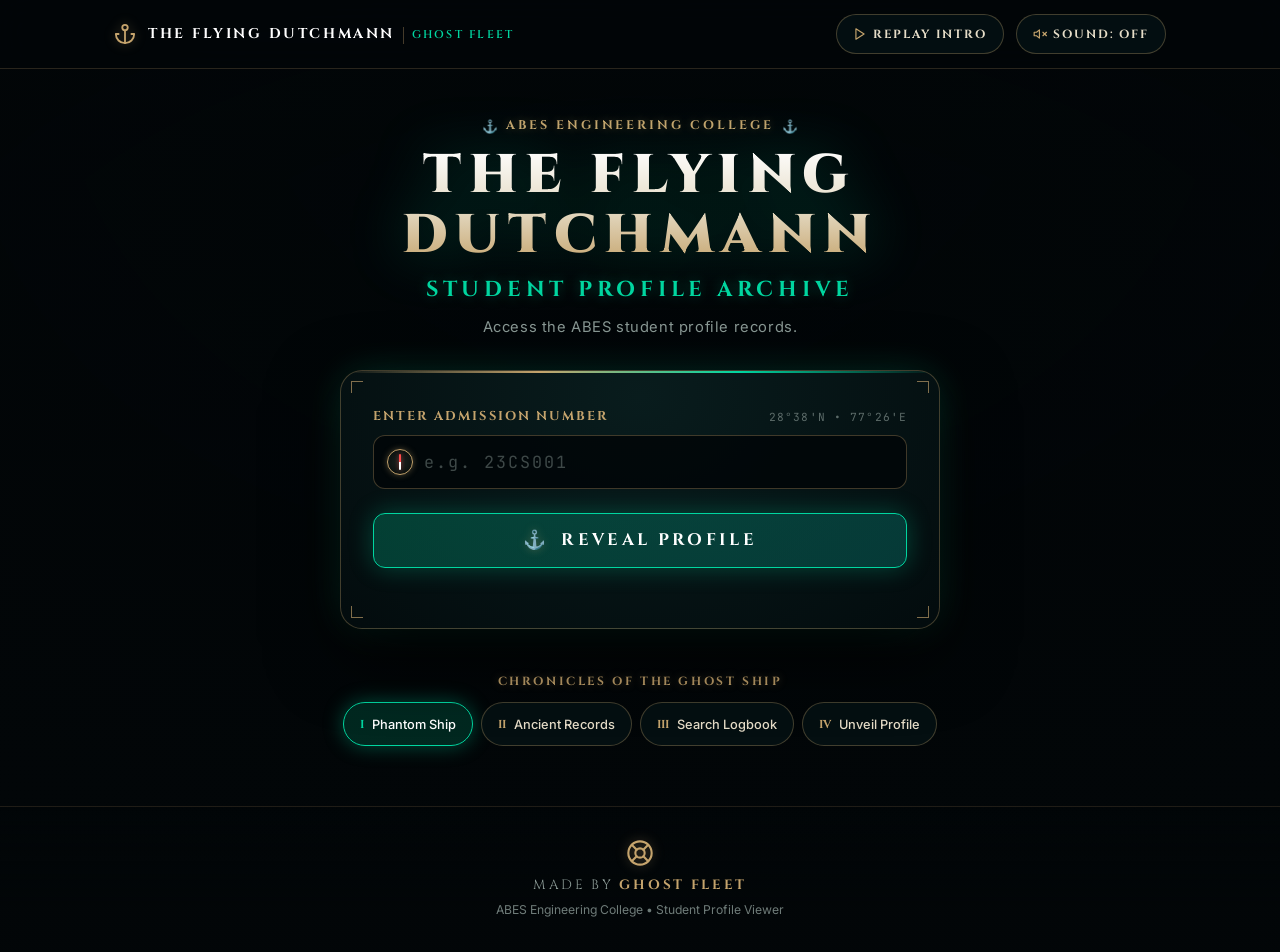
==== commit a32c7d75: "Checkpoint before complete from-scratch frontend rebuild" ====
--- a/public/index.html
+++ b/public/index.html
@@ -6,7 +6,7 @@
   <meta http-equiv="X-UA-Compatible" content="IE=edge">
   <title>THE FLYING DUTCHMANN — ABES Student Profile Viewer | GHOST FLEET</title>
   <meta name="description" content="Cinematic 3D Pirate-Themed Student Profile Viewer for ABES Engineering College. Made by GHOST FLEET.">
-  <meta name="theme-color" content="#030708">
+  <meta name="theme-color" content="#020608">
   
   <link rel="stylesheet" href="style.css">
   <link rel="preconnect" href="https://fonts.googleapis.com">
@@ -16,19 +16,18 @@
   <!-- Three.js (r128 UMD) & GSAP 3.12 Animation Library -->
   <script src="https://cdnjs.cloudflare.com/ajax/libs/three.js/r128/three.min.js"></script>
   <script src="https://cdnjs.cloudflare.com/ajax/libs/gsap/3.12.5/gsap.min.js"></script>
-  <script src="https://cdnjs.cloudflare.com/ajax/libs/gsap/3.12.5/ScrollTrigger.min.js"></script>
 </head>
 <body>
   <!-- 3D Cursed Ghost Ship WebGL Canvas Background -->
   <div class="dutchman-canvas-container" aria-hidden="true">
     <canvas id="dutchmanCanvas" class="dutchman-canvas"></canvas>
-    <div class="ocean-fog-vignette"></div>
+    <div class="ocean-depth-vignette"></div>
   </div>
 
-  <!-- Cinematic 15-Second Intro Overlay -->
+  <!-- Cinematic 15-Second Intro Overlay (Completely Removed When Dismissed) -->
   <div id="cinematicIntroOverlay" class="cinematic-intro-overlay" role="region" aria-label="Cinematic Introduction">
-    <div class="cinematic-letterbox cinematic-letterbox-top"></div>
-    <div class="cinematic-letterbox cinematic-letterbox-bottom"></div>
+    <div class="cinematic-letterbox cinematic-letterbox-top" aria-hidden="true"></div>
+    <div class="cinematic-letterbox cinematic-letterbox-bottom" aria-hidden="true"></div>
 
     <div class="cinematic-scene-container">
       <div class="intro-badge-row">
@@ -61,291 +60,212 @@
     </button>
   </div>
 
-  <!-- Minimal Elegant Brand Header with Sound & Replay Controls -->
-  <header class="ghost-fleet-header">
-    <div class="fleet-crest-box">
-      <div class="crest-insignia" aria-hidden="true">
-        <svg viewBox="0 0 24 24" fill="none" stroke="currentColor" stroke-width="2" stroke-linecap="round" stroke-linejoin="round">
-          <circle cx="12" cy="5" r="3"></circle>
-          <line x1="12" y1="22" x2="12" y2="8"></line>
-          <path d="M5 12H2a10 10 0 0 0 20 0h-3"></path>
-        </svg>
-      </div>
-      <span class="crest-title">THE FLYING DUTCHMANN</span>
-      <span class="crest-sub">GHOST FLEET</span>
-    </div>
-
-    <!-- Header Actions (Replay Intro & Nautical Web Audio Toggle) -->
-    <div class="header-action-controls">
-      <button id="replayIntroBtn" class="header-action-btn" title="Replay Cinematic Intro" aria-label="Replay Cinematic Introduction">
-        <svg class="header-btn-icon" viewBox="0 0 24 24" fill="none" stroke="currentColor" stroke-width="2" stroke-linecap="round" stroke-linejoin="round" aria-hidden="true">
-          <polygon points="5 3 19 12 5 21 5 3"></polygon>
-        </svg>
-        <span class="header-btn-label">REPLAY INTRO</span>
-      </button>
-
-      <button id="soundToggleBtn" class="header-action-btn sound-toggle-btn" title="Toggle Nautical Soundscape" aria-label="Toggle Nautical Soundscape" aria-pressed="false">
-        <svg id="soundIconMuted" class="header-btn-icon sound-icon" viewBox="0 0 24 24" fill="none" stroke="currentColor" stroke-width="2" stroke-linecap="round" stroke-linejoin="round" aria-hidden="true">
-          <polygon points="11 5 6 9 2 9 2 15 6 15 11 19 11 5"></polygon>
-          <line x1="23" y1="9" x2="17" y2="15"></line>
-          <line x1="17" y1="9" x2="23" y2="15"></line>
-        </svg>
-        <svg id="soundIconActive" class="header-btn-icon sound-icon hidden" viewBox="0 0 24 24" fill="none" stroke="currentColor" stroke-width="2" stroke-linecap="round" stroke-linejoin="round" aria-hidden="true">
-          <polygon points="11 5 6 9 2 9 2 15 6 15 11 19 11 5"></polygon>
-          <path d="M19.07 4.93a10 10 0 0 1 0 14.14M15.54 8.46a5 5 0 0 1 0 7.07"></path>
-        </svg>
-        <span id="soundLabel" class="header-btn-label">SOUND: OFF</span>
-      </button>
+  <!-- Header: Minimal Brand Identity & Navigation Controls -->
+  <header class="app-header">
+    <div class="header-inner">
+      <div class="brand-crest">
+        <div class="crest-icon" aria-hidden="true">
+          <svg viewBox="0 0 24 24" fill="none" stroke="currentColor" stroke-width="2" stroke-linecap="round" stroke-linejoin="round">
+            <circle cx="12" cy="5" r="3"></circle>
+            <line x1="12" y1="22" x2="12" y2="8"></line>
+            <path d="M5 12H2a10 10 0 0 0 20 0h-3"></path>
+          </svg>
+        </div>
+        <div class="crest-titles">
+          <span class="crest-brand-name">THE FLYING DUTCHMANN</span>
+          <span class="crest-attribution">GHOST FLEET</span>
+        </div>
+      </div>
+
+      <div class="header-actions">
+        <button id="replayIntroBtn" class="action-btn action-btn-secondary" title="Replay Cinematic Introduction" aria-label="Replay Cinematic Introduction">
+          <svg class="btn-svg-icon" viewBox="0 0 24 24" fill="none" stroke="currentColor" stroke-width="2" stroke-linecap="round" stroke-linejoin="round" aria-hidden="true">
+            <polygon points="5 3 19 12 5 21 5 3"></polygon>
+          </svg>
+          <span class="btn-label-text">REPLAY INTRO</span>
+        </button>
+
+        <button id="soundToggleBtn" class="action-btn action-btn-sound" title="Toggle Nautical Soundscape" aria-label="Toggle Nautical Soundscape" aria-pressed="false">
+          <svg id="soundIconMuted" class="btn-svg-icon" viewBox="0 0 24 24" fill="none" stroke="currentColor" stroke-width="2" stroke-linecap="round" stroke-linejoin="round" aria-hidden="true">
+            <polygon points="11 5 6 9 2 9 2 15 6 15 11 19 11 5"></polygon>
+            <line x1="23" y1="9" x2="17" y2="15"></line>
+            <line x1="17" y1="9" x2="23" y2="15"></line>
+          </svg>
+          <svg id="soundIconActive" class="btn-svg-icon hidden" viewBox="0 0 24 24" fill="none" stroke="currentColor" stroke-width="2" stroke-linecap="round" stroke-linejoin="round" aria-hidden="true">
+            <polygon points="11 5 6 9 2 9 2 15 6 15 11 19 11 5"></polygon>
+            <path d="M19.07 4.93a10 10 0 0 1 0 14.14M15.54 8.46a5 5 0 0 1 0 7.07"></path>
+          </svg>
+          <span id="soundLabel" class="btn-label-text">SOUND: OFF</span>
+        </button>
+      </div>
     </div>
   </header>
 
-  <main>
-    <!-- Viewport 1: The Cinematic Ghost Ship & Monumental Titles -->
-    <section class="hero-cursed-section" id="hero">
-      <div class="hero-content-wrapper">
-        <div class="hero-subtitle-bar">
-          <span class="ornament-line"></span>
-          <span class="hero-pre-title">GHOST FLEET ARCHIVE</span>
-          <span class="ornament-line"></span>
-        </div>
-
-        <h1 class="hero-main-title">THE FLYING DUTCHMANN</h1>
-        <h2 class="hero-app-title">STUDENT PROFILE VIEWER</h2>
-        <p class="hero-institution">ABES ENGINEERING COLLEGE</p>
-        
-        <p class="hero-tagline-quote">"Lost in the depths. Found through the records."</p>
-      </div>
-
-      <!-- Atmospheric Scroll Indicator -->
-      <a href="#archive-section" class="scroll-explore-anchor" aria-label="Scroll to explore the archive">
-        <span>SCROLL TO EXPLORE</span>
-        <svg class="scroll-anchor-arrow" viewBox="0 0 24 24" fill="none" stroke="currentColor" stroke-width="2" stroke-linecap="round" stroke-linejoin="round" aria-hidden="true">
-          <polyline points="6 9 12 15 18 9"></polyline>
-        </svg>
-      </a>
-    </section>
-
-    <!-- Viewport 2: The Only Application Tool — Student Profile Archive -->
-    <section class="archive-main-section" id="archive-section" aria-label="Student Profile Archive">
-      
-      <!-- Hanging Lanterns & Iron Chains Rigging Frame -->
-      <div class="archive-deck-rigging" aria-hidden="true">
-        <div class="hanging-lantern lantern-left">
-          <div class="lantern-chain"></div>
-          <div class="lantern-cage">
-            <div class="lantern-glow-emerald"></div>
+  <!-- Main Experience: Hero, Search Archive & Profile Results -->
+  <main class="app-main">
+    <div class="content-container">
+
+      <!-- Hero Header (Single-Viewport Flow, No Overlaps) -->
+      <section class="hero-block" aria-labelledby="heroTitle">
+        <div class="institution-badge">
+          <span class="badge-ornament" aria-hidden="true">&#9875;</span>
+          <span class="badge-text">ABES ENGINEERING COLLEGE</span>
+          <span class="badge-ornament" aria-hidden="true">&#9875;</span>
+        </div>
+
+        <h1 id="heroTitle" class="hero-headline">THE FLYING DUTCHMANN</h1>
+        <h2 class="hero-subheadline">STUDENT PROFILE ARCHIVE</h2>
+        <p class="hero-description">Access the ABES student profile records.</p>
+      </section>
+
+      <!-- The Core Search Console Card -->
+      <section class="archive-card-wrapper" aria-label="Student Search Console">
+        <div class="archive-card">
+          <!-- Subtle Decorative Filigree Corners -->
+          <div class="card-filigree filigree-tl" aria-hidden="true"></div>
+          <div class="card-filigree filigree-tr" aria-hidden="true"></div>
+          <div class="card-filigree filigree-bl" aria-hidden="true"></div>
+          <div class="card-filigree filigree-br" aria-hidden="true"></div>
+
+          <!-- Archival Form -->
+          <form id="profileForm" class="archive-form" novalidate>
+            <div class="form-group">
+              <div class="form-label-bar">
+                <label for="rollNumberInput" class="form-label">ENTER ADMISSION NUMBER</label>
+                <div id="searchRunes" class="maritime-runes" aria-hidden="true" title="Maritime Navigation Coordinates">
+                  <span>28°38'N</span> • <span>77°26'E</span>
+                </div>
+              </div>
+
+              <div class="input-container">
+                <!-- Navigational Compass Indicator -->
+                <div class="compass-widget" aria-hidden="true">
+                  <div class="compass-ring"></div>
+                  <div id="compassNeedle" class="compass-needle"></div>
+                </div>
+
+                <input 
+                  type="text" 
+                  id="rollNumberInput" 
+                  name="rollNumber" 
+                  class="archive-input" 
+                  placeholder="e.g. 23CS001" 
+                  autocomplete="off" 
+                  spellcheck="false" 
+                  required 
+                  maxlength="30"
+                  aria-required="true"
+                />
+              </div>
+            </div>
+
+            <button type="submit" id="submitBtn" class="reveal-profile-button">
+              <span class="btn-gold-anchor" aria-hidden="true">&#9875;</span>
+              <span id="btnText" class="btn-text">REVEAL PROFILE</span>
+            </button>
+          </form>
+
+          <!-- Dynamic Output Feedback States -->
+          <div class="output-states-container">
+
+            <!-- State 1: Summoning / Loading -->
+            <div id="loadingState" class="state-panel state-loading hidden" aria-live="polite">
+              <div class="loading-compass-spinner" aria-hidden="true">
+                <div class="spinner-ring"></div>
+                <div class="spinner-core"></div>
+              </div>
+              <p id="mysticStatusText" class="loading-label">Consulting maritime records...</p>
+              <span class="loading-sublabel">Connecting through the spectral depths</span>
+            </div>
+
+            <!-- State 2: Error Notification -->
+            <div id="errorState" class="state-panel state-error hidden" role="alert" aria-live="assertive">
+              <div class="error-badge-icon" aria-hidden="true">&#9888;</div>
+              <div class="error-details">
+                <h3 id="errorTitle" class="error-heading">Record Unavailable</h3>
+                <p id="errorMessage" class="error-text">Unable to retrieve student profile record.</p>
+                <div id="adminTip" class="admin-session-tip hidden">
+                  <strong>ADMIN NOTICE:</strong> ERP session has expired or is invalid. Please refresh the authorized ERP credentials on the server.
+                </div>
+              </div>
+            </div>
+
+            <!-- State 3: Verified Student Profile Result -->
+            <div id="resultState" class="state-panel state-result hidden">
+              <div class="result-card">
+                <div class="result-header">
+                  <span class="result-crest-tag">&#9875; VERIFIED STUDENT RECORD</span>
+                </div>
+
+                <!-- Profile Photo Viewport -->
+                <div class="photo-frame-wrapper">
+                  <div class="photo-frame">
+                    <img id="profileImage" src="" alt="Student Profile Photo" class="profile-image" />
+                    <div class="photo-spectral-overlay" aria-hidden="true"></div>
+                  </div>
+                </div>
+
+                <!-- Admission Roll Metadata -->
+                <div class="result-meta">
+                  <span class="meta-label">ADMISSION NUMBER</span>
+                  <span id="displayRoll" class="meta-value">—</span>
+                </div>
+
+                <!-- Action Controls -->
+                <div class="result-actions">
+                  <a id="downloadBtn" href="#" download="student-profile.jpg" class="result-action-btn action-download" title="Download image to device">
+                    <svg class="action-icon" viewBox="0 0 24 24" fill="none" stroke="currentColor" stroke-width="2" stroke-linecap="round" stroke-linejoin="round" aria-hidden="true">
+                      <path d="M21 15v4a2 2 0 0 1-2 2H5a2 2 0 0 1-2-2v-4"></path>
+                      <polyline points="7 10 12 15 17 10"></polyline>
+                      <line x1="12" y1="15" x2="12" y2="3"></line>
+                    </svg>
+                    <span>DOWNLOAD</span>
+                  </a>
+                  <a id="openNewTabBtn" href="#" target="_blank" rel="noopener noreferrer" class="result-action-btn action-view" title="Open full resolution photo in new tab">
+                    <svg class="action-icon" viewBox="0 0 24 24" fill="none" stroke="currentColor" stroke-width="2" stroke-linecap="round" stroke-linejoin="round" aria-hidden="true">
+                      <path d="M18 13v6a2 2 0 0 1-2 2H5a2 2 0 0 1-2-2V8a2 2 0 0 1 2-2h6"></path>
+                      <polyline points="15 3 21 3 21 9"></polyline>
+                      <line x1="10" y1="14" x2="21" y2="3"></line>
+                    </svg>
+                    <span>OPEN FULL</span>
+                  </a>
+                </div>
+              </div>
+            </div>
+
           </div>
         </div>
-        <div class="hanging-lantern lantern-right">
-          <div class="lantern-chain"></div>
-          <div class="lantern-cage">
-            <div class="lantern-glow-gold"></div>
-          </div>
-        </div>
-      </div>
-
-      <div class="archive-console-card parchment-theme-card">
-        <!-- Horizontal Traveling Emerald Light Sweep on Form Submission -->
-        <div id="emeraldBeamSweep" class="emerald-beam-sweep" aria-hidden="true"></div>
-
-        <!-- Antique Filigree Corner Accents -->
-        <div class="card-corner corner-tl"></div>
-        <div class="card-corner corner-tr"></div>
-        <div class="card-corner corner-bl"></div>
-        <div class="card-corner corner-br"></div>
-
-        <div class="archive-card-header">
-          <span class="archive-badge-tag">&#9875; MARITIME ARCHIVE</span>
-          <h2 class="archive-card-title">STUDENT PROFILE ARCHIVE</h2>
-          <p class="archive-card-desc">Access the ABES student profile records.</p>
-        </div>
-
-        <!-- Archival Search Query Form -->
-        <form id="profileForm" class="archive-query-form" novalidate>
-          <div class="input-field-group">
-            <div class="label-row">
-              <label for="rollNumberInput" class="input-field-label">Enter Admission Number</label>
-              <!-- Glowing Maritime Runes Strip -->
-              <div id="searchRunes" class="search-runes-strip" aria-hidden="true">
-                <span class="rune-glyph">&#9875;</span>
-                <span class="rune-glyph">&#9877;</span>
-                <span class="rune-glyph">&#9788;</span>
-                <span class="rune-glyph">&#9881;</span>
-              </div>
-            </div>
-
-            <div class="input-field-wrapper">
-              <!-- Interactive Rotating Brass Compass -->
-              <div class="archive-compass-widget" id="searchCompass" title="Archival Navigational Compass" aria-hidden="true">
-                <div class="compass-bezel"></div>
-                <div class="compass-dial-ring"></div>
-                <div id="compassNeedle" class="compass-needle-pointer"></div>
-              </div>
-
-              <input 
-                type="text" 
-                id="rollNumberInput" 
-                name="rollNumber" 
-                class="archive-text-input" 
-                placeholder="e.g. 23CSXXXX" 
-                autocomplete="off" 
-                spellcheck="false" 
-                required 
-                maxlength="30"
-              />
-            </div>
-          </div>
-
-          <button type="submit" id="submitBtn" class="reveal-profile-btn">
-            <!-- Illuminated Emerald Wax Seal -->
-            <div id="archiveSeal" class="archive-seal-badge" aria-hidden="true">
-              <span class="seal-anchor-icon">&#9875;</span>
-              <div class="seal-glow-halo"></div>
-            </div>
-            <span id="btnText">REVEAL PROFILE</span>
-          </button>
-        </form>
-
-        <!-- Dynamic Output States -->
-        <div class="portal-state-container">
-          
-          <!-- State 1: Mystical Archival Summoning State -->
-          <div id="loadingState" class="portal-state loading-state hidden" aria-live="polite">
-            <div class="mystic-summon-box">
-              <div class="mystic-compass-spinner" aria-hidden="true">
-                <div class="compass-ring-outer"></div>
-                <div class="compass-ring-inner"></div>
-                <div class="compass-needle"></div>
-              </div>
-              <p class="mystic-status-text" id="mysticStatusText">Consulting maritime records...</p>
-              <span class="mystic-sub-note">Connecting through the spectral depths</span>
-            </div>
-          </div>
-
-          <!-- State 2: Atmospheric Warning / Expired Notice -->
-          <div id="errorState" class="portal-state error-state hidden" role="alert" aria-live="assertive">
-            <div class="error-archival-box">
-              <div class="error-crest-icon" aria-hidden="true">&#9888;</div>
-              <div class="error-content-body">
-                <h3 id="errorTitle" class="error-title-text">Record Unavailable</h3>
-                <p id="errorMessage" class="error-message-text">Unable to retrieve student profile record.</p>
-                <div id="adminTip" class="admin-notice-bar hidden">
-                  <strong>ADMIN NOTICE:</strong> ERP session has expired or is invalid. Please refresh the authorized ERP credentials on the server.
-                </div>
-              </div>
-            </div>
-          </div>
-
-          <!-- State 3: Gilded Captain's Portrait Presentation -->
-          <div id="resultState" class="portal-state result-state hidden">
-            <div class="result-archival-card">
-              <div class="result-card-top">
-                <span class="result-record-pre">&#9875; VERIFIED ARCHIVE RECORD</span>
-              </div>
-
-              <!-- Student Profile Image Viewport -->
-              <div class="result-photo-frame">
-                <img id="profileImage" src="" alt="Student Profile Photo" class="profile-photo-img" />
-                <div class="photo-cursed-overlay" aria-hidden="true"></div>
-              </div>
-
-              <!-- Admission Number Metadata Strip -->
-              <div class="result-meta-strip">
-                <span class="meta-roll-label">ADMISSION NUMBER</span>
-                <span id="displayRoll" class="meta-roll-value">—</span>
-              </div>
-
-              <!-- Action Buttons -->
-              <div class="result-action-buttons">
-                <a id="downloadBtn" href="#" download="student-profile.jpg" class="action-maritime-btn action-download" title="Download image to device">
-                  <svg class="action-btn-svg" viewBox="0 0 24 24" fill="none" stroke="currentColor" stroke-width="2" stroke-linecap="round" stroke-linejoin="round" aria-hidden="true">
-                    <path d="M21 15v4a2 2 0 0 1-2 2H5a2 2 0 0 1-2-2v-4"></path>
-                    <polyline points="7 10 12 15 17 10"></polyline>
-                    <line x1="12" y1="15" x2="12" y2="3"></line>
-                  </svg>
-                  <span>DOWNLOAD</span>
-                </a>
-                <a id="openNewTabBtn" href="#" target="_blank" rel="noopener noreferrer" class="action-maritime-btn action-view" title="Open full resolution photo in new tab">
-                  <svg class="action-btn-svg" viewBox="0 0 24 24" fill="none" stroke="currentColor" stroke-width="2" stroke-linecap="round" stroke-linejoin="round" aria-hidden="true">
-                    <path d="M18 13v6a2 2 0 0 1-2 2H5a2 2 0 0 1-2-2V8a2 2 0 0 1 2-2h6"></path>
-                    <polyline points="15 3 21 3 21 9"></polyline>
-                    <line x1="10" y1="14" x2="21" y2="3"></line>
-                  </svg>
-                  <span>OPEN FULL</span>
-                </a>
-              </div>
-            </div>
-          </div>
-
-        </div>
-      </div>
-
-      <!-- Interactive 4-Chapter Narrative Story Strip (From Live Storyboard Reference) -->
-      <nav class="story-chapters-nav" aria-label="Interactive Story Chapters">
-        <div class="story-chapters-header">
-          <span class="story-chapters-title">CHRONICLES OF THE GHOST FLEET</span>
-        </div>
-        <div class="story-chapters-track">
-          <!-- Chapter 1 -->
-          <button type="button" class="story-chapter-card active" data-chapter="0" title="Focus Scene 1: The Phantom Sails">
-            <div class="chapter-thumb-box">
-              <img src="assets/ship-moon-night.png" alt="Phantom ship sails" class="chapter-thumb-img" loading="lazy">
-              <div class="chapter-thumb-overlay"></div>
-            </div>
-            <div class="chapter-info">
-              <span class="chapter-num">CHAPTER I</span>
-              <h4 class="chapter-name">The Phantom Sails</h4>
-              <p class="chapter-desc">A mysterious ship emerges from the deep ocean.</p>
-            </div>
-          </button>
-
-          <!-- Chapter 2 -->
-          <button type="button" class="story-chapter-card" data-chapter="1" title="Focus Scene 2: Ancient Records">
-            <div class="chapter-thumb-box">
-              <img src="assets/mystic-compass-map.jpg" alt="Ancient records" class="chapter-thumb-img" loading="lazy">
-              <div class="chapter-thumb-overlay"></div>
-            </div>
-            <div class="chapter-info">
-              <span class="chapter-num">CHAPTER II</span>
-              <h4 class="chapter-name">Ancient Records</h4>
-              <p class="chapter-desc">Centuries of maritime ledgers awaken.</p>
-            </div>
-          </button>
-
-          <!-- Chapter 3 -->
-          <button type="button" class="story-chapter-card" data-chapter="2" title="Focus Scene 3: Search Archives">
-            <div class="chapter-thumb-box">
-              <img src="assets/hero-ship-captain.png" alt="Search archives" class="chapter-thumb-img" loading="lazy">
-              <div class="chapter-thumb-overlay"></div>
-            </div>
-            <div class="chapter-info">
-              <span class="chapter-num">CHAPTER III</span>
-              <h4 class="chapter-name">Search Archives</h4>
-              <p class="chapter-desc">Input admission roll to invoke the records.</p>
-            </div>
-          </button>
-
-          <!-- Chapter 4 -->
-          <button type="button" class="story-chapter-card" data-chapter="3" title="Focus Scene 4: Unveil Profile">
-            <div class="chapter-thumb-box">
-              <img src="assets/captains-cabin.jpg" alt="Unveil profile" class="chapter-thumb-img" loading="lazy">
-              <div class="chapter-thumb-overlay"></div>
-            </div>
-            <div class="chapter-info">
-              <span class="chapter-num">CHAPTER IV</span>
-              <h4 class="chapter-name">Unveil Profile</h4>
-              <p class="chapter-desc">Materialize the verified student portrait.</p>
-            </div>
+      </section>
+
+      <!-- Optional Story Chapter Navigation (Compact, Non-Intrusive, Fully Responsive) -->
+      <nav class="story-chapters-bar" aria-label="Nautical Story Perspectives">
+        <span class="chapters-nav-label">CHRONICLES OF THE GHOST SHIP</span>
+        <div class="chapters-pills-row">
+          <button type="button" class="chapter-pill active" data-chapter="0" title="Scene 1: The Phantom Ship">
+            <span class="pill-roman">I</span>
+            <span class="pill-name">Phantom Ship</span>
+          </button>
+          <button type="button" class="chapter-pill" data-chapter="1" title="Scene 2: Lost Records">
+            <span class="pill-roman">II</span>
+            <span class="pill-name">Ancient Records</span>
+          </button>
+          <button type="button" class="chapter-pill" data-chapter="2" title="Scene 3: The Logbook">
+            <span class="pill-roman">III</span>
+            <span class="pill-name">Search Logbook</span>
+          </button>
+          <button type="button" class="chapter-pill" data-chapter="3" title="Scene 4: Unveil Profile">
+            <span class="pill-roman">IV</span>
+            <span class="pill-name">Unveil Profile</span>
           </button>
         </div>
       </nav>
 
-    </section>
+    </div>
   </main>
 
-  <!-- Minimal GHOST FLEET Signature Footer -->
-  <footer class="ghost-fleet-footer">
-    <div class="footer-insignia-wrap" aria-hidden="true">
+  <!-- Clean Minimal Footer -->
+  <footer class="app-footer">
+    <div class="footer-crest-insignia" aria-hidden="true">
       <svg viewBox="0 0 24 24" fill="none" stroke="currentColor" stroke-width="1.8" stroke-linecap="round" stroke-linejoin="round">
         <circle cx="12" cy="12" r="10"></circle>
         <path d="m4.93 4.93 4.24 4.24"></path>
@@ -355,10 +275,11 @@
         <circle cx="12" cy="12" r="4"></circle>
       </svg>
     </div>
-    <p class="footer-signature">MADE BY <strong>GHOST FLEET</strong></p>
+    <p class="footer-attribution">MADE BY <strong>GHOST FLEET</strong></p>
+    <p class="footer-institution">ABES Engineering College • Student Profile Viewer</p>
   </footer>
 
-  <!-- Anti-Inspection & DevTools Security Shield -->
+  <!-- Anti-Inspection & DevTools Security Shield (Preserved Exact Requirement) -->
   <div id="securityShield" class="security-shield-overlay" aria-hidden="true" style="display:none;">
     <div class="security-shield-card">
       <div class="security-shield-icon" aria-hidden="true">&#9888;</div>
@@ -369,7 +290,7 @@
     </div>
   </div>
 
-  <!-- Scripts: Sound Engine -> 3D WebGL Engine -> App Orchestrator -->
+  <!-- Scripts -->
   <script src="sound-engine.js"></script>
   <script src="dutchman-3d.js"></script>
   <script src="app.js"></script>
--- a/public/style.css
+++ b/public/style.css
@@ -1,26 +1,31 @@
 /* ==========================================================================
-   THE FLYING DUTCHMANN — Master Cinematic Stylesheet
+   THE FLYING DUTCHMANN — Master Rebuilt Stylesheet
    GHOST FLEET Design System
+   Art-Directed 3D Maritime Experience
    ========================================================================== */
 
 :root {
   /* Color Palette */
-  --color-abyss-black: #030708;
-  --color-deep-ocean: #061517;
-  --color-dark-sea-green: #0a2624;
+  --color-abyss-black: #020608;
+  --color-deep-ocean: #051417;
+  --color-dark-sea-green: #0a2524;
   --color-ghost-emerald: #00D6A0;
   --color-ghost-emerald-glow: rgba(0, 214, 160, 0.35);
   --color-haunted-teal: #087F76;
   --color-antique-gold: #C5A46D;
-  --color-antique-gold-bright: #E4C88E;
-  --color-antique-gold-glow: rgba(197, 164, 109, 0.40);
+  --color-antique-gold-bright: #E8CF9E;
+  --color-antique-gold-glow: rgba(197, 164, 109, 0.38);
   --color-weathered-ivory: #E6DDC8;
-  --color-fog-grey: #84918D;
-
-  /* Glass & Card Tokens */
-  --glass-bg: rgba(6, 21, 23, 0.72);
-  --glass-border: rgba(197, 164, 109, 0.28);
-  --glass-shadow: 0 30px 70px -15px rgba(0, 0, 0, 0.90), 0 0 45px -10px var(--color-ghost-emerald-glow);
+  --color-fog-grey: #8A9995;
+  --color-card-border: rgba(197, 164, 109, 0.32);
+
+  /* Spacing Scale (8px rhythm) */
+  --space-xs: 8px;
+  --space-sm: 12px;
+  --space-md: 16px;
+  --space-lg: 24px;
+  --space-xl: 32px;
+  --space-2xl: 48px;
 
   /* Typography */
   --font-cinematic: 'Cinzel', Georgia, serif;
@@ -30,10 +35,11 @@
 
   /* Transitions */
   --ease-cinematic: cubic-bezier(0.16, 1, 0.3, 1);
-  --transition-smooth: 350ms var(--ease-cinematic);
-}
-
-/* Reset & Base Rules */
+  --transition-fast: 180ms ease;
+  --transition-smooth: 320ms var(--ease-cinematic);
+}
+
+/* Base Reset & Box Sizing */
 *, *::before, *::after {
   box-sizing: border-box;
   margin: 0;
@@ -47,37 +53,37 @@
   color: var(--color-weathered-ivory);
   font-family: var(--font-interface);
   overflow-x: hidden;
+  width: 100%;
 }
 
 body {
   min-height: 100vh;
+  width: 100%;
   background-color: var(--color-abyss-black);
   color: var(--color-weathered-ivory);
-  line-height: 1.6;
+  line-height: 1.5;
   -webkit-font-smoothing: antialiased;
   -moz-osx-font-smoothing: grayscale;
   overflow-x: hidden;
   position: relative;
 }
 
-/* Focus Visibility & Accessibility */
+/* Accessibility & Focus Indicators */
 :focus-visible {
   outline: 2px solid var(--color-ghost-emerald);
-  outline-offset: 4px;
-}
-
-/* Utility Hidden */
+  outline-offset: 3px;
+}
+
 .hidden {
   display: none !important;
 }
 
 /* --------------------------------------------------------------------------
-   3D WebGL Canvas Layer
+   3D WebGL Canvas Layer & Atmospheric Ocean Vignette
    -------------------------------------------------------------------------- */
 .dutchman-canvas-container {
   position: fixed;
-  top: 0;
-  left: 0;
+  inset: 0;
   width: 100vw;
   height: 100vh;
   z-index: 0;
@@ -91,12 +97,12 @@
   display: block;
 }
 
-.ocean-fog-vignette {
+.ocean-depth-vignette {
   position: absolute;
   inset: 0;
   background: 
-    radial-gradient(circle at 50% 40%, transparent 40%, rgba(3, 7, 8, 0.70) 80%, var(--color-abyss-black) 100%),
-    linear-gradient(180deg, rgba(3, 7, 8, 0.35) 0%, transparent 25%, transparent 75%, var(--color-abyss-black) 100%);
+    radial-gradient(circle at 50% 32%, rgba(2, 6, 8, 0.60) 0%, rgba(2, 6, 8, 0.88) 75%, var(--color-abyss-black) 100%),
+    linear-gradient(180deg, rgba(2, 6, 8, 0.50) 0%, transparent 20%, rgba(2, 6, 8, 0.80) 80%, var(--color-abyss-black) 100%);
   pointer-events: none;
 }
 
@@ -111,14 +117,16 @@
   flex-direction: column;
   justify-content: center;
   align-items: center;
+  background: rgba(2, 6, 8, 0.65);
   pointer-events: auto;
-  transition: opacity 800ms var(--ease-cinematic), visibility 800ms;
+  transition: opacity 600ms var(--ease-cinematic), visibility 600ms;
 }
 
 .cinematic-intro-overlay.dismissed {
-  opacity: 0;
-  visibility: hidden;
-  pointer-events: none;
+  opacity: 0 !important;
+  visibility: hidden !important;
+  pointer-events: none !important;
+  display: none !important;
 }
 
 /* Movie Letterbox Bars */
@@ -126,11 +134,11 @@
   position: absolute;
   left: 0;
   width: 100%;
-  height: 9vh;
-  min-height: 55px;
-  background: #020506;
+  height: 8vh;
+  min-height: 48px;
+  background: #010304;
   z-index: 2;
-  box-shadow: 0 0 30px rgba(0, 0, 0, 0.9);
+  box-shadow: 0 0 25px rgba(0, 0, 0, 0.95);
   pointer-events: none;
 }
 .cinematic-letterbox-top { top: 0; }
@@ -139,134 +147,132 @@
 .cinematic-scene-container {
   position: relative;
   z-index: 3;
-  max-width: 820px;
+  max-width: 720px;
   width: 90%;
-  padding: 40px 30px;
+  padding: 24px;
   text-align: center;
   display: flex;
   flex-direction: column;
   align-items: center;
-  gap: 16px;
+  gap: var(--space-md);
   pointer-events: none;
 }
 
 .intro-badge-row {
   display: flex;
   align-items: center;
-  gap: 12px;
+  gap: var(--space-sm);
 }
 
 .intro-crest-anchor {
   color: var(--color-antique-gold);
-  font-size: 1.1rem;
-  filter: drop-shadow(0 0 8px var(--color-antique-gold-glow));
+  font-size: 1.05rem;
+  filter: drop-shadow(0 0 6px var(--color-antique-gold-glow));
 }
 
 .intro-scene-tag {
   font-family: var(--font-cinematic);
-  font-size: 0.84rem;
-  font-weight: 700;
-  letter-spacing: 0.28em;
+  font-size: 0.80rem;
+  font-weight: 700;
+  letter-spacing: 0.26em;
   color: var(--color-antique-gold);
   text-transform: uppercase;
-  text-shadow: 0 0 12px var(--color-antique-gold-glow);
+  text-shadow: 0 0 10px var(--color-antique-gold-glow);
 }
 
 .intro-scene-title {
   font-family: var(--font-cinematic);
-  font-size: clamp(2.0rem, 5.5vw, 3.8rem);
+  font-size: clamp(1.8rem, 4.8vw, 3.2rem);
   font-weight: 800;
-  letter-spacing: 0.16em;
-  line-height: 1.1;
+  letter-spacing: 0.14em;
+  line-height: 1.15;
   text-transform: uppercase;
   color: #FFFFFF;
   background: linear-gradient(180deg, #FFFFFF 0%, #E6DDC8 55%, var(--color-antique-gold) 100%);
   -webkit-background-clip: text;
   -webkit-text-fill-color: transparent;
-  filter: drop-shadow(0 0 35px rgba(0, 214, 160, 0.50));
-  transition: opacity 400ms ease, transform 400ms ease;
+  filter: drop-shadow(0 0 30px rgba(0, 214, 160, 0.45));
 }
 
 .intro-scene-text {
   font-family: var(--font-serif-quote);
   font-style: italic;
-  font-size: clamp(1.15rem, 2.4vw, 1.55rem);
+  font-size: clamp(1.05rem, 2.2vw, 1.40rem);
   color: var(--color-weathered-ivory);
-  letter-spacing: 0.04em;
-  max-width: 660px;
-  line-height: 1.6;
-  text-shadow: 0 2px 14px rgba(0, 0, 0, 0.95);
-  transition: opacity 400ms ease;
-}
-
-/* 5-Step Stepper */
+  letter-spacing: 0.03em;
+  max-width: 600px;
+  line-height: 1.55;
+  text-shadow: 0 2px 12px rgba(0, 0, 0, 0.9);
+}
+
+/* 5-Step Stepper Dots */
 .intro-scene-stepper {
   display: flex;
   align-items: center;
-  gap: 10px;
-  margin-top: 10px;
+  gap: 8px;
+  margin-top: 6px;
 }
 
 .stepper-dot {
-  width: 28px;
-  height: 28px;
+  width: 26px;
+  height: 26px;
   border-radius: 50%;
-  border: 1px solid rgba(197, 164, 109, 0.45);
-  background: rgba(3, 7, 8, 0.7);
+  border: 1px solid rgba(197, 164, 109, 0.40);
+  background: rgba(2, 6, 8, 0.7);
   display: flex;
   align-items: center;
   justify-content: center;
   font-family: var(--font-cinematic);
-  font-size: 0.72rem;
+  font-size: 0.70rem;
   font-weight: 700;
   color: var(--color-fog-grey);
-  transition: all 350ms ease;
+  transition: all 300ms ease;
 }
 
 .stepper-dot.active {
   border-color: var(--color-ghost-emerald);
-  color: #030708;
+  color: #020608;
   background: var(--color-ghost-emerald);
-  box-shadow: 0 0 18px var(--color-ghost-emerald-glow);
-  transform: scale(1.12);
+  box-shadow: 0 0 16px var(--color-ghost-emerald-glow);
+  transform: scale(1.10);
 }
 
 .stepper-line {
-  width: 20px;
+  width: 16px;
   height: 1px;
-  background: rgba(197, 164, 109, 0.35);
+  background: rgba(197, 164, 109, 0.30);
 }
 
 /* Skip Intro Action Button */
 .skip-intro-action {
   position: absolute;
-  bottom: 24px;
-  right: 36px;
+  bottom: 22px;
+  right: 28px;
   z-index: 105;
   display: flex;
   align-items: center;
-  gap: 10px;
-  background: rgba(6, 21, 23, 0.85);
-  backdrop-filter: blur(14px);
-  -webkit-backdrop-filter: blur(14px);
+  gap: 8px;
+  background: rgba(5, 20, 23, 0.85);
+  backdrop-filter: blur(12px);
+  -webkit-backdrop-filter: blur(12px);
   border: 1px solid rgba(197, 164, 109, 0.45);
-  padding: 10px 20px;
+  padding: 8px 18px;
   border-radius: 9999px;
   color: var(--color-weathered-ivory);
   font-family: var(--font-cinematic);
-  font-size: 0.80rem;
-  font-weight: 700;
-  letter-spacing: 0.20em;
+  font-size: 0.76rem;
+  font-weight: 700;
+  letter-spacing: 0.18em;
   cursor: pointer;
-  box-shadow: 0 4px 20px rgba(0, 0, 0, 0.6);
-  transition: transform 200ms ease, border-color 200ms ease, box-shadow 200ms ease;
+  box-shadow: 0 4px 18px rgba(0, 0, 0, 0.7);
+  transition: transform var(--transition-fast), border-color var(--transition-fast), box-shadow var(--transition-fast);
   pointer-events: auto;
 }
 
 .skip-intro-action:hover {
   transform: translateY(-2px);
   border-color: var(--color-ghost-emerald);
-  box-shadow: 0 0 25px rgba(0, 214, 160, 0.35);
+  box-shadow: 0 0 20px rgba(0, 214, 160, 0.35);
   color: #FFFFFF;
 }
 
@@ -274,44 +280,47 @@
   background: rgba(0, 214, 160, 0.18);
   border: 1px solid rgba(0, 214, 160, 0.45);
   color: var(--color-ghost-emerald);
-  padding: 2px 7px;
+  padding: 2px 6px;
   border-radius: 4px;
   font-family: var(--font-mono);
-  font-size: 0.68rem;
+  font-size: 0.65rem;
 }
 
 /* --------------------------------------------------------------------------
-   Minimal Elegant Header & Action Controls
+   Header Navigation Bar
    -------------------------------------------------------------------------- */
-.ghost-fleet-header {
-  position: fixed;
+.app-header {
+  position: sticky;
   top: 0;
   left: 0;
   width: 100%;
+  z-index: 50;
+  background: rgba(2, 6, 8, 0.75);
+  backdrop-filter: blur(16px);
+  -webkit-backdrop-filter: blur(16px);
+  border-bottom: 1px solid rgba(197, 164, 109, 0.20);
+}
+
+.header-inner {
+  max-width: 1100px;
+  margin: 0 auto;
+  padding: 14px 24px;
   display: flex;
   justify-content: space-between;
   align-items: center;
-  padding: 24px 45px;
-  z-index: 40;
-  pointer-events: auto;
-}
-
-.fleet-crest-box {
-  display: flex;
-  align-items: center;
-  gap: 14px;
-  background: rgba(6, 21, 23, 0.65);
-  backdrop-filter: blur(14px);
-  -webkit-backdrop-filter: blur(14px);
-  border: 1px solid rgba(197, 164, 109, 0.28);
-  padding: 9px 22px;
-  border-radius: 9999px;
-  box-shadow: 0 4px 25px rgba(0, 0, 0, 0.5);
-}
-
-.crest-insignia {
-  width: 20px;
-  height: 20px;
+  gap: var(--space-md);
+}
+
+.brand-crest {
+  display: flex;
+  align-items: center;
+  gap: var(--space-sm);
+  text-decoration: none;
+}
+
+.crest-icon {
+  width: 22px;
+  height: 22px;
   color: var(--color-antique-gold);
   display: flex;
   align-items: center;
@@ -319,309 +328,195 @@
   filter: drop-shadow(0 0 6px var(--color-antique-gold-glow));
 }
 
-.crest-insignia svg {
+.crest-icon svg {
   width: 100%;
   height: 100%;
 }
 
-.crest-title {
+.crest-titles {
+  display: flex;
+  align-items: baseline;
+  gap: var(--space-xs);
+}
+
+.crest-brand-name {
   font-family: var(--font-cinematic);
   font-size: 0.88rem;
   font-weight: 700;
-  letter-spacing: 0.20em;
-  color: var(--color-weathered-ivory);
-  text-transform: uppercase;
-}
-
-.crest-sub {
+  letter-spacing: 0.18em;
+  color: #FFFFFF;
+}
+
+.crest-attribution {
   font-family: var(--font-cinematic);
   font-size: 0.70rem;
   font-weight: 600;
-  letter-spacing: 0.22em;
+  letter-spacing: 0.20em;
   color: var(--color-ghost-emerald);
   border-left: 1px solid rgba(197, 164, 109, 0.35);
-  padding-left: 12px;
-}
-
-/* Header Action Controls */
-.header-action-controls {
-  display: flex;
-  align-items: center;
-  gap: 12px;
-}
-
-.header-action-btn {
+  padding-left: var(--space-xs);
+}
+
+.header-actions {
+  display: flex;
+  align-items: center;
+  gap: var(--space-sm);
+}
+
+.action-btn {
+  min-height: 40px;
   display: inline-flex;
   align-items: center;
-  gap: 8px;
-  background: rgba(6, 21, 23, 0.65);
-  backdrop-filter: blur(14px);
-  -webkit-backdrop-filter: blur(14px);
-  border: 1px solid rgba(197, 164, 109, 0.32);
-  padding: 8px 18px;
+  gap: 6px;
+  background: rgba(5, 20, 23, 0.65);
+  border: 1px solid var(--color-card-border);
+  padding: 8px 16px;
   border-radius: 9999px;
   color: var(--color-weathered-ivory);
   font-family: var(--font-cinematic);
   font-size: 0.74rem;
   font-weight: 700;
-  letter-spacing: 0.18em;
+  letter-spacing: 0.16em;
   cursor: pointer;
-  transition: all 250ms ease;
-  box-shadow: 0 4px 18px rgba(0, 0, 0, 0.4);
-}
-
-.header-btn-icon {
-  width: 15px;
-  height: 15px;
-  color: var(--color-antique-gold);
-  transition: color 200ms ease;
-}
-
-.header-action-btn:hover {
-  transform: translateY(-2px);
+  transition: all var(--transition-fast);
+  white-space: nowrap;
+}
+
+.btn-svg-icon {
+  width: 14px;
+  height: 14px;
+  color: var(--color-antique-gold);
+  flex-shrink: 0;
+  transition: color var(--transition-fast);
+}
+
+.action-btn:hover {
+  transform: translateY(-1px);
   border-color: var(--color-ghost-emerald);
   color: #FFFFFF;
-  box-shadow: 0 0 20px rgba(0, 214, 160, 0.32);
-}
-
-.header-action-btn:hover .header-btn-icon {
+  box-shadow: 0 0 16px rgba(0, 214, 160, 0.25);
+}
+
+.action-btn:hover .btn-svg-icon {
   color: var(--color-ghost-emerald);
 }
 
-.sound-toggle-btn.sound-active {
+.action-btn-sound.sound-active {
   border-color: var(--color-ghost-emerald);
   background: rgba(0, 214, 160, 0.14);
   color: var(--color-ghost-emerald);
-  box-shadow: 0 0 22px var(--color-ghost-emerald-glow);
-}
-
-.sound-toggle-btn.sound-active .header-btn-icon {
+  box-shadow: 0 0 18px var(--color-ghost-emerald-glow);
+}
+
+.action-btn-sound.sound-active .btn-svg-icon {
   color: var(--color-ghost-emerald);
 }
 
 /* --------------------------------------------------------------------------
-   Viewport 1: Hero Section — Massive Ghost Ship Focus
+   Main Content Layout (Single-Flow, Never Overlapping)
    -------------------------------------------------------------------------- */
-.hero-cursed-section {
+.app-main {
   position: relative;
-  min-height: 100vh;
+  z-index: 10;
+  width: 100%;
+  display: flex;
+  justify-content: center;
+  padding: var(--space-2xl) var(--space-md) 60px;
+}
+
+.content-container {
+  width: 100%;
+  max-width: 600px;
   display: flex;
   flex-direction: column;
-  justify-content: flex-end;
-  align-items: center;
+  align-items: center;
+  gap: var(--space-xl);
+}
+
+/* Hero Block */
+.hero-block {
   text-align: center;
-  padding: 120px 24px 100px;
-  z-index: 10;
-  pointer-events: none;
-}
-
-.hero-content-wrapper {
-  max-width: 950px;
-  margin: 0 auto;
-  pointer-events: auto;
-  transform: translateY(-20px);
-}
-
-.hero-subtitle-bar {
-  display: flex;
-  align-items: center;
-  justify-content: center;
-  gap: 18px;
-  margin-bottom: 14px;
-}
-
-.ornament-line {
-  height: 1px;
-  width: 55px;
-  background: linear-gradient(90deg, transparent, var(--color-antique-gold), transparent);
-}
-
-.hero-pre-title {
-  font-family: var(--font-cinematic);
-  font-size: 0.92rem;
-  letter-spacing: 0.32em;
+  display: flex;
+  flex-direction: column;
+  align-items: center;
+  gap: var(--space-xs);
+  width: 100%;
+}
+
+.institution-badge {
+  display: inline-flex;
+  align-items: center;
+  gap: var(--space-xs);
+  margin-bottom: 2px;
+}
+
+.badge-ornament {
+  color: var(--color-antique-gold);
+  font-size: 0.80rem;
+}
+
+.badge-text {
+  font-family: var(--font-cinematic);
+  font-size: 0.78rem;
+  font-weight: 700;
+  letter-spacing: 0.24em;
   color: var(--color-antique-gold);
   text-transform: uppercase;
-  text-shadow: 0 0 14px var(--color-antique-gold-glow);
-}
-
-.hero-main-title {
-  font-family: var(--font-cinematic);
-  font-size: clamp(3.0rem, 8.5vw, 6.2rem);
+  text-shadow: 0 0 10px var(--color-antique-gold-glow);
+}
+
+.hero-headline {
+  font-family: var(--font-cinematic);
+  font-size: clamp(2.0rem, 5.2vw, 3.4rem);
   font-weight: 900;
-  letter-spacing: 0.16em;
-  line-height: 1.05;
+  letter-spacing: 0.14em;
+  line-height: 1.1;
   text-transform: uppercase;
   color: #FFFFFF;
-  margin-bottom: 14px;
   background: linear-gradient(180deg, #FFFFFF 0%, #E6DDC8 50%, var(--color-antique-gold) 100%);
   -webkit-background-clip: text;
   -webkit-text-fill-color: transparent;
-  filter: drop-shadow(0 0 40px rgba(0, 214, 160, 0.40));
-}
-
-.hero-app-title {
-  font-family: var(--font-cinematic);
-  font-size: clamp(1.1rem, 2.8vw, 1.7rem);
-  font-weight: 700;
-  letter-spacing: 0.28em;
+  filter: drop-shadow(0 0 28px rgba(0, 214, 160, 0.35));
+}
+
+.hero-subheadline {
+  font-family: var(--font-cinematic);
+  font-size: clamp(0.95rem, 2.2vw, 1.35rem);
+  font-weight: 700;
+  letter-spacing: 0.22em;
   color: var(--color-ghost-emerald);
   text-transform: uppercase;
-  margin-bottom: 8px;
-  text-shadow: 0 0 16px var(--color-ghost-emerald-glow);
-}
-
-.hero-institution {
-  font-family: var(--font-interface);
-  font-size: 0.95rem;
-  font-weight: 500;
-  letter-spacing: 0.22em;
+  text-shadow: 0 0 14px var(--color-ghost-emerald-glow);
+}
+
+.hero-description {
+  font-size: 0.92rem;
   color: var(--color-fog-grey);
-  text-transform: uppercase;
-  margin-bottom: 22px;
-}
-
-.hero-tagline-quote {
-  font-family: var(--font-serif-quote);
-  font-style: italic;
-  font-size: clamp(1.2rem, 2.4vw, 1.55rem);
-  color: var(--color-weathered-ivory);
-  letter-spacing: 0.05em;
-  opacity: 0.95;
-  margin-bottom: 30px;
-  text-shadow: 0 2px 10px rgba(0, 0, 0, 0.8);
-}
-
-/* Scroll To Explore Indicator */
-.scroll-explore-anchor {
-  position: absolute;
-  bottom: 32px;
-  left: 50%;
-  transform: translateX(-50%);
-  display: flex;
-  flex-direction: column;
-  align-items: center;
-  gap: 10px;
-  text-decoration: none;
-  color: var(--color-antique-gold);
-  font-family: var(--font-cinematic);
-  font-size: 0.74rem;
-  font-weight: 600;
-  letter-spacing: 0.26em;
-  text-transform: uppercase;
-  transition: opacity 250ms ease, transform 250ms ease, color 250ms ease;
-  pointer-events: auto;
-}
-
-.scroll-explore-anchor:hover {
-  opacity: 1;
-  color: var(--color-ghost-emerald);
-  transform: translateX(-50%) translateY(4px);
-}
-
-.scroll-anchor-arrow {
-  width: 22px;
-  height: 22px;
-  animation: anchorBob 2.2s infinite ease-in-out;
-}
-
-@keyframes anchorBob {
-  0%, 100% { transform: translateY(0); }
-  50% { transform: translateY(7px); }
+  letter-spacing: 0.04em;
+  margin-top: 2px;
 }
 
 /* --------------------------------------------------------------------------
-   Viewport 2: Student Profile Viewer — Parchment Altar & Deck Rigging
+   The Core Search Archive Card
    -------------------------------------------------------------------------- */
-.archive-main-section {
-  position: relative;
-  min-height: 100vh;
-  display: flex;
-  flex-direction: column;
-  justify-content: center;
-  align-items: center;
-  padding: 120px 24px 80px;
-  z-index: 20;
-}
-
-/* Deck Rigging & Lanterns Frame */
-.archive-deck-rigging {
-  position: relative;
-  width: 100%;
-  max-width: 680px;
-  height: 0;
-  pointer-events: none;
-  z-index: 25;
-}
-
-.hanging-lantern {
-  position: absolute;
-  top: -45px;
-  display: flex;
-  flex-direction: column;
-  align-items: center;
-}
-
-.lantern-left { left: -32px; }
-.lantern-right { right: -32px; }
-
-.lantern-chain {
-  width: 2px;
-  height: 50px;
-  background: repeating-linear-gradient(180deg, #6c6356 0px, #2a251e 4px, #6c6356 8px);
-}
-
-.lantern-cage {
-  width: 24px;
-  height: 36px;
-  border: 1.5px solid var(--color-antique-gold);
-  border-radius: 6px;
-  position: relative;
-  background: rgba(10, 25, 25, 0.75);
-  box-shadow: 0 0 16px rgba(0, 0, 0, 0.9);
-}
-
-.lantern-glow-emerald {
-  position: absolute;
-  inset: 4px;
-  background: var(--color-ghost-emerald);
-  border-radius: 4px;
-  box-shadow: 0 0 25px var(--color-ghost-emerald), 0 0 45px var(--color-ghost-emerald);
-  animation: lanternFlicker 3.2s infinite alternate ease-in-out;
-}
-
-.lantern-glow-gold {
-  position: absolute;
-  inset: 4px;
-  background: var(--color-antique-gold);
-  border-radius: 4px;
-  box-shadow: 0 0 25px var(--color-antique-gold), 0 0 45px var(--color-antique-gold);
-  animation: lanternFlicker 2.7s infinite alternate-reverse ease-in-out;
-}
-
-@keyframes lanternFlicker {
-  0% { opacity: 0.65; }
-  50% { opacity: 1; }
-  100% { opacity: 0.8; }
-}
-
-/* Archive Console Card — Weathered Parchment Theme */
-.archive-console-card {
-  width: 100%;
-  max-width: 600px;
-  background: radial-gradient(ellipse at 50% 20%, rgba(12, 34, 33, 0.85) 0%, rgba(4, 14, 16, 0.92) 100%);
-  backdrop-filter: blur(28px);
-  -webkit-backdrop-filter: blur(28px);
-  border: 1px solid rgba(197, 164, 109, 0.40);
-  border-radius: 26px;
-  padding: 48px 42px;
-  box-shadow: 0 30px 80px -15px rgba(0, 0, 0, 0.92), 0 0 50px -10px var(--color-ghost-emerald-glow);
+.archive-card-wrapper {
+  width: 100%;
+}
+
+.archive-card {
+  width: 100%;
+  background: radial-gradient(ellipse at 50% 10%, rgba(10, 32, 33, 0.88) 0%, rgba(3, 12, 14, 0.94) 100%);
+  backdrop-filter: blur(24px);
+  -webkit-backdrop-filter: blur(24px);
+  border: 1px solid var(--color-card-border);
+  border-radius: 22px;
+  padding: 36px 32px;
+  box-shadow: 0 24px 70px rgba(0, 0, 0, 0.85), 0 0 40px -10px var(--color-ghost-emerald-glow);
   position: relative;
   overflow: hidden;
-  transition: border-color var(--transition-smooth), box-shadow var(--transition-smooth);
-}
-
-.archive-console-card::before {
+}
+
+.archive-card::before {
   content: '';
   position: absolute;
   top: 0;
@@ -631,138 +526,80 @@
   background: linear-gradient(90deg, transparent, var(--color-antique-gold), var(--color-ghost-emerald), transparent);
 }
 
-/* Traveling Emerald Light Sweep on Form Submission */
-.emerald-beam-sweep {
+/* Corner Antique Filigrees */
+.card-filigree {
   position: absolute;
-  top: 0;
-  bottom: 0;
-  width: 140px;
-  left: -160px;
-  background: linear-gradient(90deg, transparent, rgba(0, 214, 160, 0.42), rgba(255, 255, 255, 0.6), rgba(0, 214, 160, 0.42), transparent);
-  pointer-events: none;
-  z-index: 10;
-  opacity: 0;
-}
-
-.emerald-beam-sweep.sweeping {
-  animation: beamSweepAnim 1.25s cubic-bezier(0.22, 1, 0.36, 1) forwards;
-}
-
-@keyframes beamSweepAnim {
-  0% { left: -160px; opacity: 0.2; }
-  50% { opacity: 0.9; }
-  100% { left: 110%; opacity: 0; }
-}
-
-/* Corner Antique Accents */
-.card-corner {
-  position: absolute;
-  width: 14px;
-  height: 14px;
+  width: 12px;
+  height: 12px;
   border-color: var(--color-antique-gold);
   border-style: solid;
   pointer-events: none;
-  opacity: 0.75;
-}
-.corner-tl { top: 12px; left: 12px; border-width: 1px 0 0 1px; }
-.corner-tr { top: 12px; right: 12px; border-width: 1px 1px 0 0; }
-.corner-bl { bottom: 12px; left: 12px; border-width: 0 0 1px 1px; }
-.corner-br { bottom: 12px; right: 12px; border-width: 0 1px 1px 0; }
-
-.archive-card-header {
-  text-align: center;
-  margin-bottom: 34px;
-}
-
-.archive-badge-tag {
-  display: inline-flex;
-  align-items: center;
-  gap: 8px;
-  background: rgba(0, 214, 160, 0.12);
-  border: 1px solid rgba(0, 214, 160, 0.35);
-  color: var(--color-ghost-emerald);
-  font-family: var(--font-cinematic);
+  opacity: 0.65;
+}
+.filigree-tl { top: 10px; left: 10px; border-width: 1px 0 0 1px; }
+.filigree-tr { top: 10px; right: 10px; border-width: 1px 1px 0 0; }
+.filigree-bl { bottom: 10px; left: 10px; border-width: 0 0 1px 1px; }
+.filigree-br { bottom: 10px; right: 10px; border-width: 0 1px 1px 0; }
+
+/* Archival Query Form */
+.archive-form {
+  display: flex;
+  flex-direction: column;
+  gap: var(--space-lg);
+  width: 100%;
+}
+
+.form-group {
+  display: flex;
+  flex-direction: column;
+  gap: var(--space-xs);
+  width: 100%;
+}
+
+.form-label-bar {
+  display: flex;
+  justify-content: space-between;
+  align-items: center;
+  width: 100%;
+}
+
+.form-label {
+  font-family: var(--font-cinematic);
+  font-size: 0.80rem;
+  font-weight: 700;
+  letter-spacing: 0.16em;
+  color: var(--color-antique-gold);
+  text-transform: uppercase;
+}
+
+.maritime-runes {
+  font-family: var(--font-mono);
   font-size: 0.70rem;
-  font-weight: 600;
-  letter-spacing: 0.22em;
-  padding: 5px 14px;
-  border-radius: 9999px;
-  margin-bottom: 14px;
-  text-transform: uppercase;
-}
-
-.archive-card-title {
-  font-family: var(--font-cinematic);
-  font-size: 2.05rem;
-  font-weight: 700;
-  letter-spacing: 0.15em;
-  color: #FFFFFF;
-  text-transform: uppercase;
-  margin-bottom: 8px;
-}
-
-.archive-card-desc {
-  font-size: 0.95rem;
-  color: var(--color-weathered-ivory);
-  opacity: 0.85;
-}
-
-/* Query Form */
-.archive-query-form {
-  display: flex;
-  flex-direction: column;
-  gap: 24px;
-}
-
-.input-field-group {
-  display: flex;
-  flex-direction: column;
-  gap: 10px;
-  text-align: left;
-}
-
-.label-row {
-  display: flex;
-  justify-content: space-between;
-  align-items: center;
-}
-
-.input-field-label {
-  font-family: var(--font-cinematic);
-  font-size: 0.82rem;
-  font-weight: 600;
-  letter-spacing: 0.18em;
-  color: var(--color-antique-gold);
-  text-transform: uppercase;
-}
-
-.search-runes-strip {
-  display: flex;
-  gap: 8px;
-  color: var(--color-antique-gold);
-  font-size: 0.88rem;
-  opacity: 0.40;
-  transition: opacity 300ms ease, color 300ms ease;
-}
-
-.search-runes-strip.glow {
+  letter-spacing: 0.10em;
+  color: var(--color-fog-grey);
+  opacity: 0.65;
+  transition: opacity var(--transition-fast), color var(--transition-fast);
+}
+
+.maritime-runes.glow {
   opacity: 1;
   color: var(--color-ghost-emerald);
-  text-shadow: 0 0 10px var(--color-ghost-emerald);
-}
-
-.input-field-wrapper {
+  text-shadow: 0 0 8px var(--color-ghost-emerald);
+}
+
+.input-container {
   position: relative;
   display: flex;
   align-items: center;
-}
-
-/* Navigational Brass Compass Widget */
-.archive-compass-widget {
+  width: 100%;
+}
+
+/* Navigational Compass Icon */
+.compass-widget {
   position: absolute;
-  left: 16px;
-  width: 32px;
-  height: 32px;
+  left: 14px;
+  width: 26px;
+  height: 26px;
   display: flex;
   align-items: center;
   justify-content: center;
@@ -770,40 +607,33 @@
   z-index: 2;
 }
 
-.compass-bezel {
+.compass-ring {
   position: absolute;
   inset: 0;
   border-radius: 50%;
   border: 1.5px solid var(--color-antique-gold);
-  background: radial-gradient(circle, #1a1e1b 0%, #0a0e0c 100%);
-  box-shadow: 0 0 8px var(--color-antique-gold-glow);
-}
-
-.compass-dial-ring {
+  background: radial-gradient(circle, #1a221f 0%, #080c0a 100%);
+  box-shadow: 0 0 6px var(--color-antique-gold-glow);
+}
+
+.compass-needle {
   position: absolute;
-  inset: 4px;
-  border-radius: 50%;
-  border: 1px dashed rgba(0, 214, 160, 0.4);
-}
-
-.compass-needle-pointer {
-  position: absolute;
-  width: 2.5px;
-  height: 18px;
-  background: linear-gradient(180deg, #ff4f4f 0%, #ff4f4f 50%, #ffffff 50%, #ffffff 100%);
-  border-radius: 2px;
+  width: 2px;
+  height: 16px;
+  background: linear-gradient(180deg, #ff4d4d 0%, #ff4d4d 50%, #ffffff 50%, #ffffff 100%);
+  border-radius: 1px;
   transform-origin: center center;
   transform: rotate(0deg);
-  transition: transform 150ms cubic-bezier(0.34, 1.56, 0.64, 1);
-  box-shadow: 0 0 4px rgba(255, 79, 79, 0.6);
-}
-
-.archive-text-input {
-  width: 100%;
-  background: rgba(3, 7, 8, 0.88);
-  border: 1px solid rgba(197, 164, 109, 0.38);
-  border-radius: 14px;
-  padding: 18px 20px 18px 58px;
+  transition: transform 140ms cubic-bezier(0.34, 1.56, 0.64, 1);
+  box-shadow: 0 0 4px rgba(255, 77, 77, 0.6);
+}
+
+.archive-input {
+  width: 100%;
+  background: rgba(2, 6, 8, 0.88);
+  border: 1px solid var(--color-card-border);
+  border-radius: 12px;
+  padding: 15px 18px 15px 50px;
   color: #FFFFFF;
   font-family: var(--font-mono);
   font-size: 1.05rem;
@@ -812,563 +642,468 @@
   transition: border-color var(--transition-smooth), box-shadow var(--transition-smooth);
 }
 
-.archive-text-input::placeholder {
-  color: rgba(132, 145, 141, 0.50);
-}
-
-.archive-text-input:focus {
+.archive-input::placeholder {
+  color: rgba(138, 153, 149, 0.45);
+}
+
+.archive-input:focus {
   border-color: var(--color-ghost-emerald);
-  box-shadow: 0 0 25px rgba(0, 214, 160, 0.30), inset 0 0 12px rgba(0, 214, 160, 0.08);
-}
-
-/* Reveal Profile Button with Wax Seal */
-.reveal-profile-btn {
+  box-shadow: 0 0 20px rgba(0, 214, 160, 0.28), inset 0 0 10px rgba(0, 214, 160, 0.08);
+}
+
+/* Primary Action Button: REVEAL PROFILE */
+.reveal-profile-button {
   position: relative;
   width: 100%;
-  background: linear-gradient(135deg, rgba(0, 214, 160, 0.22) 0%, rgba(8, 127, 118, 0.32) 100%);
-  border: 1px solid var(--color-ghost-emerald);
-  border-radius: 14px;
-  padding: 18px 30px;
+  min-height: 52px;
+  background: linear-gradient(135deg, rgba(0, 214, 160, 0.24) 0%, rgba(8, 127, 118, 0.38) 100%);
+  border: 1.5px solid var(--color-ghost-emerald);
+  border-radius: 12px;
+  padding: 14px 24px;
   color: #FFFFFF;
   font-family: var(--font-cinematic);
-  font-size: 1.12rem;
-  font-weight: 700;
-  letter-spacing: 0.22em;
+  font-size: 1.05rem;
+  font-weight: 700;
+  letter-spacing: 0.20em;
   text-transform: uppercase;
   cursor: pointer;
   display: flex;
   align-items: center;
   justify-content: center;
-  gap: 14px;
-  box-shadow: 0 0 28px rgba(0, 214, 160, 0.32);
-  transition: transform 220ms ease, box-shadow 220ms ease, background 220ms ease;
+  gap: var(--space-sm);
+  box-shadow: 0 0 25px rgba(0, 214, 160, 0.28);
+  transition: transform var(--transition-fast), box-shadow var(--transition-fast), background var(--transition-fast);
   overflow: hidden;
 }
 
-.archive-seal-badge {
-  position: relative;
-  width: 26px;
-  height: 26px;
-  border-radius: 50%;
-  background: radial-gradient(circle, #851c1c 0%, #400909 100%);
-  border: 1px solid var(--color-antique-gold);
-  display: flex;
-  align-items: center;
-  justify-content: center;
-  flex-shrink: 0;
-  box-shadow: 0 0 8px rgba(0, 0, 0, 0.6);
-}
-
-.seal-anchor-icon {
-  font-size: 0.85rem;
-  color: var(--color-antique-gold);
-}
-
-.seal-glow-halo {
-  position: absolute;
-  inset: -6px;
-  border-radius: 50%;
-  background: radial-gradient(circle, rgba(0, 214, 160, 0.8) 0%, transparent 70%);
-  opacity: 0;
-  transition: opacity 250ms ease;
-  pointer-events: none;
-}
-
-.archive-seal-badge.ignited .seal-glow-halo {
-  opacity: 1;
-  animation: sealIgnitePulse 0.8s infinite alternate;
-}
-
-@keyframes sealIgnitePulse {
-  from { transform: scale(1); opacity: 0.7; }
-  to { transform: scale(1.4); opacity: 1; }
-}
-
-.reveal-profile-btn::before {
-  content: '';
-  position: absolute;
-  top: 0;
-  left: -100%;
-  width: 100%;
-  height: 100%;
-  background: linear-gradient(90deg, transparent, rgba(255, 255, 255, 0.25), transparent);
-  transition: left 700ms ease;
-}
-
-.reveal-profile-btn:hover {
+.btn-gold-anchor {
+  font-size: 1.15rem;
+  color: var(--color-antique-gold-bright);
+  filter: drop-shadow(0 0 4px var(--color-antique-gold-glow));
+}
+
+.reveal-profile-button:hover {
   transform: translateY(-2px);
   background: linear-gradient(135deg, rgba(0, 214, 160, 0.38) 0%, rgba(8, 127, 118, 0.52) 100%);
-  box-shadow: 0 0 42px rgba(0, 214, 160, 0.55);
-}
-
-.reveal-profile-btn:hover::before {
-  left: 100%;
-}
-
-.reveal-profile-btn:active {
+  box-shadow: 0 0 35px rgba(0, 214, 160, 0.50);
+}
+
+.reveal-profile-button:active {
   transform: translateY(1px);
 }
 
-.reveal-profile-btn:disabled {
+.reveal-profile-button:disabled {
   opacity: 0.65;
   cursor: not-allowed;
   transform: none !important;
 }
 
 /* --------------------------------------------------------------------------
-   Dynamic Portal States
+   Dynamic Output Feedback States
    -------------------------------------------------------------------------- */
-.portal-state-container {
-  margin-top: 30px;
-}
-
-.portal-state.hidden {
+.output-states-container {
+  margin-top: var(--space-lg);
+  width: 100%;
+}
+
+.state-panel.hidden {
   display: none !important;
 }
 
-/* State 1: Mystical Archival Summoning State */
-.mystic-summon-box {
-  background: rgba(3, 7, 8, 0.90);
-  border: 1px solid rgba(0, 214, 160, 0.35);
-  border-radius: 18px;
-  padding: 34px 20px;
+/* State 1: Summoning / Loading */
+.state-loading {
+  background: rgba(2, 6, 8, 0.90);
+  border: 1px solid rgba(0, 214, 160, 0.30);
+  border-radius: 14px;
+  padding: 28px 20px;
   text-align: center;
-  box-shadow: 0 0 35px rgba(0, 214, 160, 0.20);
   display: flex;
   flex-direction: column;
   align-items: center;
-  gap: 14px;
-}
-
-.mystic-compass-spinner {
+  gap: var(--space-xs);
+  box-shadow: 0 0 30px rgba(0, 214, 160, 0.15);
+}
+
+.loading-compass-spinner {
   position: relative;
-  width: 52px;
-  height: 52px;
-}
-
-.compass-ring-outer {
+  width: 44px;
+  height: 44px;
+}
+
+.spinner-ring {
   position: absolute;
   inset: 0;
   border-radius: 50%;
   border: 2px dashed var(--color-antique-gold);
-  animation: compassSpin 8s linear infinite;
-}
-
-.compass-ring-inner {
+  animation: spinnerRotate 6s linear infinite;
+}
+
+.spinner-core {
   position: absolute;
-  inset: 6px;
+  inset: 5px;
   border-radius: 50%;
   border: 2px solid var(--color-ghost-emerald);
   opacity: 0.6;
 }
 
-.compass-needle {
-  position: absolute;
-  top: 50%;
-  left: 50%;
-  width: 3px;
-  height: 24px;
-  background: linear-gradient(180deg, var(--color-ghost-emerald), transparent);
-  transform: translate(-50%, -50%);
-  animation: needlePulse 2.4s ease-in-out infinite alternate;
-}
-
-@keyframes compassSpin {
+@keyframes spinnerRotate {
   0% { transform: rotate(0deg); }
   100% { transform: rotate(360deg); }
 }
 
-@keyframes needlePulse {
-  0% { transform: translate(-50%, -50%) rotate(-45deg); }
-  100% { transform: translate(-50%, -50%) rotate(45deg); }
-}
-
-.mystic-status-text {
-  font-family: var(--font-cinematic);
-  font-size: 1.05rem;
-  letter-spacing: 0.16em;
+.loading-label {
+  font-family: var(--font-cinematic);
+  font-size: 0.95rem;
+  letter-spacing: 0.14em;
   color: #FFFFFF;
 }
 
-.mystic-sub-note {
-  font-size: 0.82rem;
+.loading-sublabel {
+  font-size: 0.78rem;
   color: var(--color-fog-grey);
 }
 
-/* State 2: Atmospheric Exception Box */
-.error-archival-box {
-  background: rgba(28, 9, 10, 0.92);
-  border: 1px solid rgba(239, 68, 68, 0.45);
-  border-radius: 16px;
-  padding: 24px 20px;
-  display: flex;
-  gap: 16px;
+/* State 2: Error Notification */
+.state-error {
+  background: rgba(24, 7, 8, 0.92);
+  border: 1px solid rgba(239, 68, 68, 0.40);
+  border-radius: 14px;
+  padding: 20px;
+  display: flex;
+  gap: var(--space-md);
   align-items: flex-start;
   text-align: left;
 }
 
-.error-crest-icon {
-  font-size: 1.8rem;
+.error-badge-icon {
+  font-size: 1.6rem;
   color: #ef4444;
   line-height: 1;
-}
-
-.error-content-body {
+  flex-shrink: 0;
+}
+
+.error-details {
   flex: 1;
 }
 
-.error-title-text {
-  font-family: var(--font-cinematic);
-  font-size: 1.25rem;
+.error-heading {
+  font-family: var(--font-cinematic);
+  font-size: 1.10rem;
+  font-weight: 700;
   color: #FFFFFF;
-  margin-bottom: 6px;
-}
-
-.error-message-text {
-  font-size: 0.90rem;
+  margin-bottom: 4px;
+}
+
+.error-text {
+  font-size: 0.88rem;
   color: #e5e7eb;
 }
 
-.admin-notice-bar {
-  margin-top: 14px;
-  padding: 10px 14px;
-  background: rgba(0, 0, 0, 0.45);
+.admin-session-tip {
+  margin-top: var(--space-sm);
+  padding: 8px 12px;
+  background: rgba(0, 0, 0, 0.40);
   border-left: 2px solid #ef4444;
-  font-size: 0.80rem;
+  font-size: 0.78rem;
   color: #fca5a5;
 }
 
-/* State 3: Gilded Captain's Portrait Presentation */
-.result-archival-card {
-  background: rgba(3, 7, 8, 0.94);
-  border: 1px solid rgba(197, 164, 109, 0.45);
-  border-radius: 20px;
-  padding: 30px;
-  box-shadow: 0 0 45px rgba(0, 214, 160, 0.28);
+/* State 3: Verified Student Profile Result */
+.result-card {
+  background: rgba(2, 6, 8, 0.92);
+  border: 1px solid rgba(197, 164, 109, 0.40);
+  border-radius: 16px;
+  padding: 24px;
+  box-shadow: 0 0 40px rgba(0, 214, 160, 0.22);
   display: flex;
   flex-direction: column;
   align-items: center;
-  gap: 22px;
-}
-
-.result-card-top {
+  gap: var(--space-md);
+}
+
+.result-header {
   display: flex;
   justify-content: center;
   width: 100%;
 }
 
-.result-record-pre {
-  font-family: var(--font-cinematic);
-  font-size: 0.78rem;
-  font-weight: 700;
-  letter-spacing: 0.20em;
-  color: var(--color-antique-gold);
-}
-
-.result-photo-frame {
+.result-crest-tag {
+  font-family: var(--font-cinematic);
+  font-size: 0.74rem;
+  font-weight: 700;
+  letter-spacing: 0.18em;
+  color: var(--color-antique-gold);
+}
+
+.photo-frame-wrapper {
+  display: flex;
+  justify-content: center;
+  width: 100%;
+}
+
+.photo-frame {
   position: relative;
-  width: 220px;
-  height: 265px;
-  border-radius: 18px;
+  width: 200px;
+  height: 245px;
+  border-radius: 14px;
   overflow: hidden;
   border: 2px solid var(--color-antique-gold);
-  box-shadow: 0 0 35px rgba(0, 214, 160, 0.38);
+  box-shadow: 0 0 30px rgba(0, 214, 160, 0.32);
   background: #000000;
 }
 
-.profile-photo-img {
+.profile-image {
   width: 100%;
   height: 100%;
   object-fit: cover;
   display: block;
 }
 
-.photo-cursed-overlay {
+.photo-spectral-overlay {
   position: absolute;
   inset: 0;
-  box-shadow: inset 0 0 30px rgba(0, 214, 160, 0.25);
+  box-shadow: inset 0 0 24px rgba(0, 214, 160, 0.25);
   pointer-events: none;
 }
 
-.result-meta-strip {
+.result-meta {
   text-align: center;
 }
 
-.meta-roll-label {
-  font-family: var(--font-cinematic);
-  font-size: 0.76rem;
+.meta-label {
+  font-family: var(--font-cinematic);
+  font-size: 0.72rem;
   font-weight: 600;
+  letter-spacing: 0.18em;
+  color: var(--color-fog-grey);
+}
+
+.meta-value {
+  display: block;
+  font-family: var(--font-cinematic);
+  font-size: 1.55rem;
+  font-weight: 700;
+  letter-spacing: 0.14em;
+  color: var(--color-antique-gold-bright);
+  margin-top: 2px;
+}
+
+.result-actions {
+  display: flex;
+  gap: var(--space-sm);
+  width: 100%;
+}
+
+.result-action-btn {
+  flex: 1;
+  min-height: 44px;
+  display: flex;
+  align-items: center;
+  justify-content: center;
+  gap: 6px;
+  padding: 10px 14px;
+  border-radius: 10px;
+  text-decoration: none;
+  font-family: var(--font-cinematic);
+  font-size: 0.78rem;
+  font-weight: 700;
+  letter-spacing: 0.14em;
+  text-transform: uppercase;
+  transition: transform var(--transition-fast), box-shadow var(--transition-fast);
+}
+
+.action-download {
+  background: var(--color-ghost-emerald);
+  color: #020608;
+}
+
+.action-download:hover {
+  transform: translateY(-1px);
+  box-shadow: 0 0 20px var(--color-ghost-emerald-glow);
+}
+
+.action-view {
+  background: rgba(197, 164, 109, 0.14);
+  border: 1px solid var(--color-antique-gold);
+  color: var(--color-antique-gold);
+}
+
+.action-view:hover {
+  transform: translateY(-1px);
+  background: rgba(197, 164, 109, 0.24);
+  box-shadow: 0 0 20px var(--color-antique-gold-glow);
+}
+
+.action-icon {
+  width: 15px;
+  height: 15px;
+}
+
+/* --------------------------------------------------------------------------
+   Optional Story Chapter Navigation (Compact, Non-Intrusive, Fully Responsive)
+   -------------------------------------------------------------------------- */
+.story-chapters-bar {
+  width: 100%;
+  display: flex;
+  flex-direction: column;
+  align-items: center;
+  gap: var(--space-sm);
+  margin-top: var(--space-sm);
+}
+
+.chapters-nav-label {
+  font-family: var(--font-cinematic);
+  font-size: 0.74rem;
+  font-weight: 700;
+  letter-spacing: 0.22em;
+  color: var(--color-antique-gold);
+  text-transform: uppercase;
+  text-shadow: 0 0 8px var(--color-antique-gold-glow);
+}
+
+.chapters-pills-row {
+  display: flex;
+  flex-wrap: wrap;
+  justify-content: center;
+  gap: var(--space-xs);
+  width: 100%;
+}
+
+.chapter-pill {
+  min-height: 44px;
+  display: inline-flex;
+  align-items: center;
+  gap: 8px;
+  background: rgba(5, 18, 20, 0.80);
+  border: 1px solid var(--color-card-border);
+  border-radius: 9999px;
+  padding: 8px 16px;
+  color: var(--color-weathered-ivory);
+  cursor: pointer;
+  transition: all var(--transition-fast);
+  white-space: nowrap;
+}
+
+.pill-roman {
+  font-family: var(--font-cinematic);
+  font-size: 0.72rem;
+  font-weight: 700;
+  color: var(--color-antique-gold);
+}
+
+.pill-name {
+  font-family: var(--font-interface);
+  font-size: 0.80rem;
+  font-weight: 500;
+}
+
+.chapter-pill:hover {
+  transform: translateY(-1px);
+  border-color: var(--color-ghost-emerald);
+  box-shadow: 0 0 16px rgba(0, 214, 160, 0.25);
+  color: #FFFFFF;
+}
+
+.chapter-pill.active {
+  border-color: var(--color-ghost-emerald);
+  background: rgba(0, 214, 160, 0.16);
+  box-shadow: 0 0 20px var(--color-ghost-emerald-glow);
+  color: #FFFFFF;
+}
+
+.chapter-pill.active .pill-roman {
+  color: var(--color-ghost-emerald);
+}
+
+/* --------------------------------------------------------------------------
+   Clean Minimal Footer
+   -------------------------------------------------------------------------- */
+.app-footer {
+  position: relative;
+  z-index: 10;
+  padding: var(--space-xl) var(--space-md);
+  text-align: center;
+  border-top: 1px solid rgba(197, 164, 109, 0.15);
+  background: linear-gradient(180deg, transparent, rgba(2, 6, 8, 0.95) 70%);
+  display: flex;
+  flex-direction: column;
+  align-items: center;
+  gap: 6px;
+}
+
+.footer-crest-insignia {
+  width: 28px;
+  height: 28px;
+  color: var(--color-antique-gold);
+  filter: drop-shadow(0 0 6px var(--color-antique-gold-glow));
+  margin-bottom: 2px;
+}
+
+.footer-crest-insignia svg {
+  width: 100%;
+  height: 100%;
+}
+
+.footer-attribution {
+  font-family: var(--font-cinematic);
+  font-size: 0.84rem;
   letter-spacing: 0.20em;
   color: var(--color-fog-grey);
 }
 
-.meta-roll-value {
-  display: block;
-  font-family: var(--font-cinematic);
-  font-size: 1.7rem;
-  font-weight: 700;
-  letter-spacing: 0.16em;
-  color: var(--color-antique-gold-bright);
-  margin-top: 4px;
-}
-
-.result-action-buttons {
-  display: flex;
-  gap: 14px;
-  width: 100%;
-}
-
-.action-maritime-btn {
-  flex: 1;
-  display: flex;
-  align-items: center;
-  justify-content: center;
-  gap: 8px;
-  padding: 14px 18px;
-  border-radius: 12px;
-  text-decoration: none;
-  font-family: var(--font-cinematic);
-  font-size: 0.85rem;
-  font-weight: 700;
-  letter-spacing: 0.15em;
-  text-transform: uppercase;
-  transition: transform 180ms ease, box-shadow 180ms ease;
-}
-
-.action-download {
-  background: var(--color-ghost-emerald);
-  color: #030708;
-}
-
-.action-download:hover {
-  transform: translateY(-2px);
-  box-shadow: 0 0 25px var(--color-ghost-emerald-glow);
-}
-
-.action-view {
-  background: rgba(197, 164, 109, 0.15);
-  border: 1px solid var(--color-antique-gold);
-  color: var(--color-antique-gold);
-}
-
-.action-view:hover {
-  transform: translateY(-2px);
-  background: rgba(197, 164, 109, 0.28);
-  box-shadow: 0 0 25px var(--color-antique-gold-glow);
-}
-
-.action-btn-svg {
-  width: 17px;
-  height: 17px;
+.footer-attribution strong {
+  color: var(--color-antique-gold);
+  font-weight: 700;
+}
+
+.footer-institution {
+  font-size: 0.76rem;
+  color: var(--color-fog-grey);
+  opacity: 0.8;
 }
 
 /* --------------------------------------------------------------------------
-   Interactive 4-Chapter Narrative Story Strip (Live Reference Integration)
-   -------------------------------------------------------------------------- */
-.story-chapters-nav {
-  width: 100%;
-  max-width: 980px;
-  margin-top: 60px;
-  padding: 0 10px;
-}
-
-.story-chapters-header {
-  text-align: center;
-  margin-bottom: 20px;
-}
-
-.story-chapters-title {
-  font-family: var(--font-cinematic);
-  font-size: 0.84rem;
-  font-weight: 700;
-  letter-spacing: 0.26em;
-  color: var(--color-antique-gold);
-  text-transform: uppercase;
-  text-shadow: 0 0 10px var(--color-antique-gold-glow);
-}
-
-.story-chapters-track {
-  display: grid;
-  grid-template-columns: repeat(4, 1fr);
-  gap: 16px;
-}
-
-.story-chapter-card {
-  background: rgba(5, 17, 19, 0.85);
-  backdrop-filter: blur(16px);
-  -webkit-backdrop-filter: blur(16px);
-  border: 1px solid rgba(197, 164, 109, 0.28);
-  border-radius: 16px;
-  padding: 12px;
-  display: flex;
-  flex-direction: column;
-  gap: 10px;
-  cursor: pointer;
-  text-align: left;
-  transition: all 280ms ease;
-  position: relative;
-  overflow: hidden;
-  color: inherit;
-}
-
-.story-chapter-card:hover {
-  transform: translateY(-4px);
-  border-color: var(--color-antique-gold);
-  box-shadow: 0 10px 30px rgba(0, 0, 0, 0.8), 0 0 20px var(--color-antique-gold-glow);
-}
-
-.story-chapter-card.active {
-  border-color: var(--color-ghost-emerald);
-  box-shadow: 0 12px 35px rgba(0, 0, 0, 0.85), 0 0 25px var(--color-ghost-emerald-glow);
-  background: rgba(6, 25, 27, 0.95);
-}
-
-.chapter-thumb-box {
-  width: 100%;
-  height: 90px;
-  border-radius: 10px;
-  overflow: hidden;
-  position: relative;
-  background: #000;
-}
-
-.chapter-thumb-img {
-  width: 100%;
-  height: 100%;
-  object-fit: cover;
-  transition: transform 400ms ease;
-}
-
-.story-chapter-card:hover .chapter-thumb-img {
-  transform: scale(1.08);
-}
-
-.chapter-thumb-overlay {
-  position: absolute;
-  inset: 0;
-  background: linear-gradient(180deg, transparent 40%, rgba(3, 7, 8, 0.80) 100%);
-}
-
-.chapter-info {
-  display: flex;
-  flex-direction: column;
-  gap: 3px;
-}
-
-.chapter-num {
-  font-family: var(--font-cinematic);
-  font-size: 0.68rem;
-  font-weight: 700;
-  letter-spacing: 0.20em;
-  color: var(--color-antique-gold);
-  text-transform: uppercase;
-}
-
-.story-chapter-card.active .chapter-num {
-  color: var(--color-ghost-emerald);
-}
-
-.chapter-name {
-  font-family: var(--font-cinematic);
-  font-size: 0.92rem;
-  font-weight: 700;
-  color: #FFFFFF;
-  line-height: 1.25;
-}
-
-.chapter-desc {
-  font-size: 0.74rem;
-  color: var(--color-fog-grey);
-  line-height: 1.4;
-}
-
-/* --------------------------------------------------------------------------
-   Footer & Signature (Minimal: MADE BY GHOST FLEET only)
-   -------------------------------------------------------------------------- */
-.ghost-fleet-footer {
-  position: relative;
-  z-index: 20;
-  padding: 40px 24px 50px;
-  text-align: center;
-  border-top: 1px solid rgba(197, 164, 109, 0.14);
-  background: linear-gradient(180deg, transparent, rgba(3, 7, 8, 0.96) 60%);
-}
-
-.footer-insignia-wrap {
-  width: 34px;
-  height: 34px;
-  margin: 0 auto 14px;
-  color: var(--color-antique-gold);
-  filter: drop-shadow(0 0 8px var(--color-antique-gold-glow));
-}
-
-.footer-insignia-wrap svg {
-  width: 100%;
-  height: 100%;
-}
-
-.footer-signature {
-  font-family: var(--font-cinematic);
-  font-size: 0.88rem;
-  letter-spacing: 0.24em;
-  color: var(--color-fog-grey);
-}
-
-.footer-signature strong {
-  color: var(--color-antique-gold);
-  font-weight: 700;
-}
-
-/* --------------------------------------------------------------------------
-   DevTools & Anti-Inspection Security Shield
-   (Preserved exact functionality & custom text)
+   DevTools & Anti-Inspection Security Shield ("Baap se Backchodi nahi beta")
    -------------------------------------------------------------------------- */
 .security-shield-overlay {
   position: fixed;
   inset: 0;
   z-index: 999999;
-  background: rgba(3, 5, 7, 0.98);
+  background: rgba(2, 4, 6, 0.98);
   display: flex;
   align-items: center;
   justify-content: center;
-  padding: 24px;
+  padding: var(--space-md);
   backdrop-filter: blur(25px);
   -webkit-backdrop-filter: blur(25px);
   text-align: center;
-  animation: shieldFadeIn 180ms ease both;
-}
-
-@keyframes shieldFadeIn {
-  from { opacity: 0; transform: scale(0.98); }
-  to { opacity: 1; transform: scale(1); }
 }
 
 .security-shield-card {
-  max-width: 480px;
-  width: 100%;
-  padding: 38px 30px;
+  max-width: 460px;
+  width: 100%;
+  padding: 34px 26px;
   background: rgba(10, 10, 14, 0.96);
   border: 1px solid rgba(239, 68, 68, 0.45);
-  border-radius: 22px;
-  box-shadow: 0 0 60px rgba(239, 68, 68, 0.30), inset 0 1px 1px rgba(255, 255, 255, 0.12);
+  border-radius: 20px;
+  box-shadow: 0 0 60px rgba(239, 68, 68, 0.30);
   display: flex;
   flex-direction: column;
   align-items: center;
-  gap: 14px;
+  gap: var(--space-sm);
   color: #ffffff;
   font-family: var(--font-interface);
 }
 
 .security-shield-icon {
-  font-size: 2.6rem;
+  font-size: 2.4rem;
   color: #ef4444;
-  filter: drop-shadow(0 0 14px rgba(239, 68, 68, 0.65));
   line-height: 1;
 }
 
 .security-shield-title {
   font-family: var(--font-cinematic);
-  font-size: 1.2rem;
+  font-size: 1.15rem;
   font-weight: 700;
   letter-spacing: 0.16em;
   color: #f87171;
@@ -1377,22 +1112,19 @@
 .security-shield-msg {
   font-size: 1.05rem;
   color: #e5e7eb;
-  line-height: 1.55;
-  margin: 0;
 }
 
 .security-shield-sub {
-  font-size: 0.90rem;
+  font-size: 0.88rem;
   color: #9ca3af;
-  margin: 0;
 }
 
 .security-shield-badge {
-  margin-top: 10px;
+  margin-top: 8px;
   font-family: var(--font-cinematic);
   font-size: 0.70rem;
   letter-spacing: 0.16em;
-  padding: 6px 14px;
+  padding: 5px 12px;
   border-radius: 9999px;
   background: rgba(239, 68, 68, 0.14);
   border: 1px solid rgba(239, 68, 68, 0.35);
@@ -1407,44 +1139,53 @@
 }
 
 /* --------------------------------------------------------------------------
-   Responsive Design & Breakpoints
+   Responsive Layout & Mobile Optimization
    -------------------------------------------------------------------------- */
-@media (max-width: 900px) {
-  .story-chapters-track {
-    grid-template-columns: repeat(2, 1fr);
+@media (max-width: 640px) {
+  .header-inner {
+    padding: 8px 14px;
+    gap: 8px;
   }
-}
-
-@media (max-width: 768px) {
-  .ghost-fleet-header {
-    padding: 16px 20px;
+  .crest-brand-name {
+    font-size: 0.78rem;
+    letter-spacing: 0.12em;
   }
-  .crest-sub {
+  .crest-attribution {
     display: none;
   }
-  .hero-cursed-section {
-    padding: 100px 18px 70px;
+  .header-actions {
+    gap: 6px;
   }
-  .hero-main-title {
-    font-size: 2.7rem;
+  .action-btn {
+    min-height: 40px;
+    min-width: 40px;
+    padding: 8px 10px;
+    font-size: 0.70rem;
+    justify-content: center;
   }
-  .archive-console-card {
-    padding: 34px 22px;
-  }
-  .result-photo-frame {
-    width: 180px;
-    height: 220px;
-  }
-  .hanging-lantern {
+  .btn-label-text {
     display: none;
   }
-  .story-chapters-track {
-    grid-template-columns: 1fr;
+  .app-main {
+    padding: var(--space-xl) var(--space-sm) 40px;
+  }
+  .archive-card {
+    padding: 24px 18px;
+    border-radius: 18px;
+  }
+  .hero-headline {
+    font-size: 1.95rem;
+  }
+  .hero-subheadline {
+    font-size: 0.95rem;
   }
   .skip-intro-action {
     bottom: 16px;
-    right: 18px;
-    padding: 8px 14px;
-    font-size: 0.72rem;
+    right: 16px;
+    padding: 6px 12px;
+    font-size: 0.70rem;
   }
-}
+  .result-actions {
+    flex-direction: column;
+  }
+}
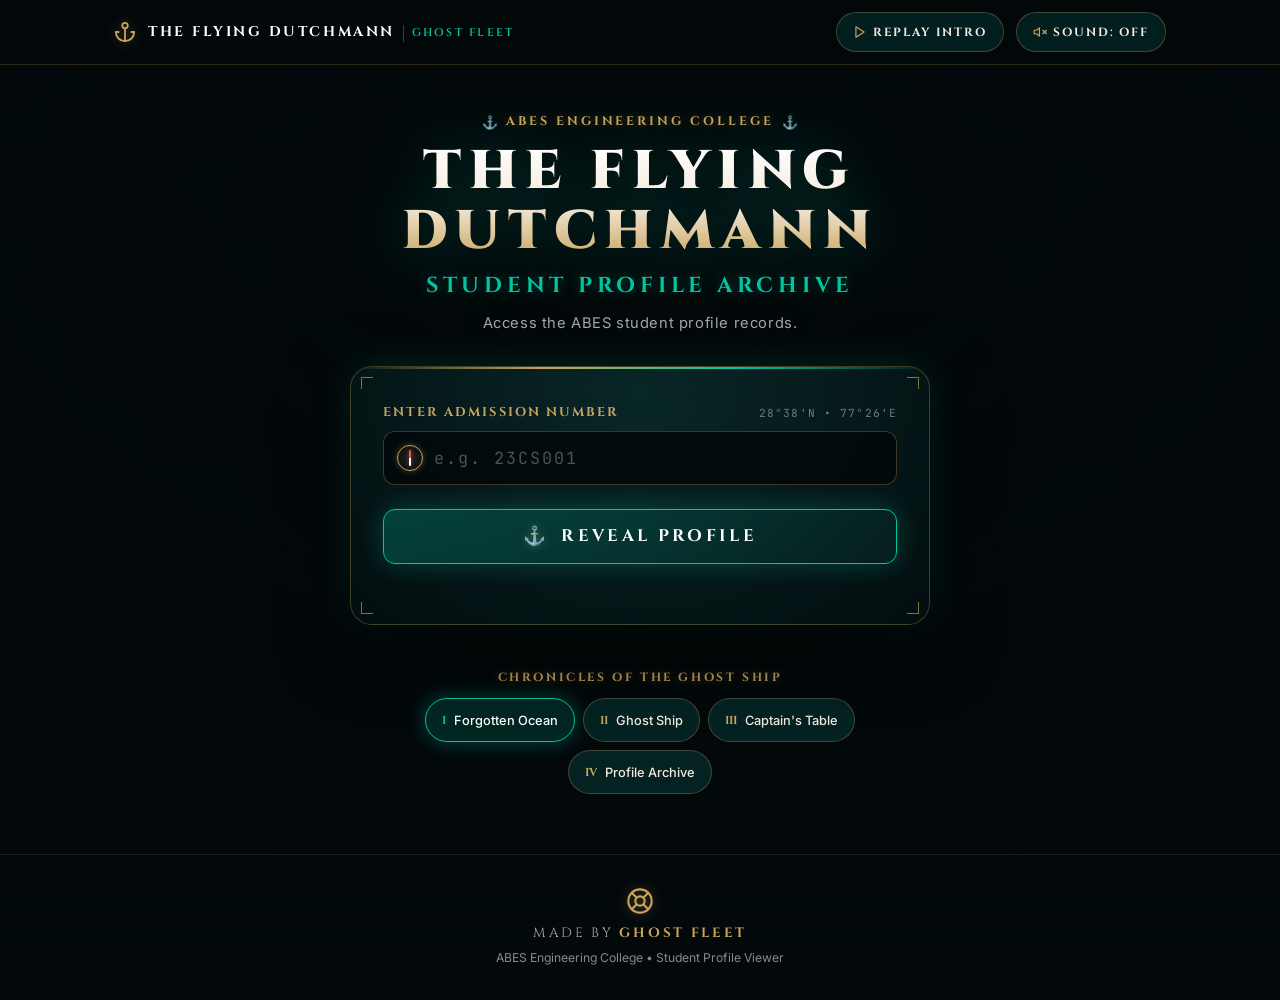
==== commit eaae3554: "Complete from-scratch frontend rebuild: 5-scene 3D cinematic story experience, realistic ghost galle" ====
--- a/public/index.html
+++ b/public/index.html
@@ -5,8 +5,8 @@
   <meta name="viewport" content="width=device-width, initial-scale=1.0">
   <meta http-equiv="X-UA-Compatible" content="IE=edge">
   <title>THE FLYING DUTCHMANN — ABES Student Profile Viewer | GHOST FLEET</title>
-  <meta name="description" content="Cinematic 3D Pirate-Themed Student Profile Viewer for ABES Engineering College. Made by GHOST FLEET.">
-  <meta name="theme-color" content="#020608">
+  <meta name="description" content="Cinematic 3D Ghost Ship Experience & Student Profile Viewer for ABES Engineering College. Made by GHOST FLEET.">
+  <meta name="theme-color" content="#03090B">
   
   <link rel="stylesheet" href="style.css">
   <link rel="preconnect" href="https://fonts.googleapis.com">
@@ -24,7 +24,7 @@
     <div class="ocean-depth-vignette"></div>
   </div>
 
-  <!-- Cinematic 15-Second Intro Overlay (Completely Removed When Dismissed) -->
+  <!-- Continuous 5-Scene Cinematic Story Intro Overlay -->
   <div id="cinematicIntroOverlay" class="cinematic-intro-overlay" role="region" aria-label="Cinematic Introduction">
     <div class="cinematic-letterbox cinematic-letterbox-top" aria-hidden="true"></div>
     <div class="cinematic-letterbox cinematic-letterbox-bottom" aria-hidden="true"></div>
@@ -32,14 +32,14 @@
     <div class="cinematic-scene-container">
       <div class="intro-badge-row">
         <span class="intro-crest-anchor" aria-hidden="true">&#9875;</span>
-        <span id="introSceneTag" class="intro-scene-tag">SCENE 1 // THE FORBIDDEN OCEAN</span>
+        <span id="introSceneTag" class="intro-scene-tag">SCENE 1 // 0–3s</span>
         <span class="intro-crest-anchor" aria-hidden="true">&#9875;</span>
       </div>
 
-      <h2 id="introSceneTitle" class="intro-scene-title">The Forbidden Caribbean Ocean</h2>
-      <p id="introSceneText" class="intro-scene-text">Thick sea fog blankets the moonlit waters. Distant thunder rumbles across the eternal dark abyss...</p>
-
-      <!-- 5-Step Cinematic Progress Indicator -->
+      <h2 id="introSceneTitle" class="intro-scene-title">THE LEGEND BEGINS</h2>
+      <p id="introSceneText" class="intro-scene-text">Distant thunder rumbles across dark waters. Moonlight breaks through the storm fog...</p>
+
+      <!-- 5-Step Progress Stepper -->
       <div class="intro-scene-stepper" aria-hidden="true">
         <div class="stepper-dot active" data-step="1"><span>1</span></div>
         <div class="stepper-line"></div>
@@ -53,14 +53,14 @@
       </div>
     </div>
 
-    <!-- Skip Intro Action -->
+    <!-- Skip Intro Button -->
     <button id="skipIntroBtn" class="skip-intro-action" title="Skip cinematic introduction (or press Escape)" aria-label="Skip cinematic introduction">
       <span class="skip-btn-text">SKIP INTRO</span>
       <kbd class="skip-kbd">ESC</kbd>
     </button>
   </div>
 
-  <!-- Header: Minimal Brand Identity & Navigation Controls -->
+  <!-- Header: Minimal Brand Crest & Nautical Controls -->
   <header class="app-header">
     <div class="header-inner">
       <div class="brand-crest">
@@ -101,11 +101,11 @@
     </div>
   </header>
 
-  <!-- Main Experience: Hero, Search Archive & Profile Results -->
+  <!-- Main Experience: Hero, Search Console & Student Profile Result -->
   <main class="app-main">
     <div class="content-container">
 
-      <!-- Hero Header (Single-Viewport Flow, No Overlaps) -->
+      <!-- Hero Header (Single-Viewport Flow, Zero Collision) -->
       <section class="hero-block" aria-labelledby="heroTitle">
         <div class="institution-badge">
           <span class="badge-ornament" aria-hidden="true">&#9875;</span>
@@ -132,13 +132,13 @@
             <div class="form-group">
               <div class="form-label-bar">
                 <label for="rollNumberInput" class="form-label">ENTER ADMISSION NUMBER</label>
-                <div id="searchRunes" class="maritime-runes" aria-hidden="true" title="Maritime Navigation Coordinates">
+                <div id="searchRunes" class="maritime-runes" aria-hidden="true" title="Maritime Coordinates">
                   <span>28°38'N</span> • <span>77°26'E</span>
                 </div>
               </div>
 
               <div class="input-container">
-                <!-- Navigational Compass Indicator -->
+                <!-- Navigational Compass Needle Indicator -->
                 <div class="compass-widget" aria-hidden="true">
                   <div class="compass-ring"></div>
                   <div id="compassNeedle" class="compass-needle"></div>
@@ -241,21 +241,21 @@
       <nav class="story-chapters-bar" aria-label="Nautical Story Perspectives">
         <span class="chapters-nav-label">CHRONICLES OF THE GHOST SHIP</span>
         <div class="chapters-pills-row">
-          <button type="button" class="chapter-pill active" data-chapter="0" title="Scene 1: The Phantom Ship">
+          <button type="button" class="chapter-pill active" data-chapter="0" title="Scene 1: The Forgotten Ocean">
             <span class="pill-roman">I</span>
-            <span class="pill-name">Phantom Ship</span>
-          </button>
-          <button type="button" class="chapter-pill" data-chapter="1" title="Scene 2: Lost Records">
+            <span class="pill-name">Forgotten Ocean</span>
+          </button>
+          <button type="button" class="chapter-pill" data-chapter="1" title="Scene 2: The Ghost Galleon">
             <span class="pill-roman">II</span>
-            <span class="pill-name">Ancient Records</span>
-          </button>
-          <button type="button" class="chapter-pill" data-chapter="2" title="Scene 3: The Logbook">
+            <span class="pill-name">Ghost Ship</span>
+          </button>
+          <button type="button" class="chapter-pill" data-chapter="2" title="Scene 3: Captain's Table">
             <span class="pill-roman">III</span>
-            <span class="pill-name">Search Logbook</span>
-          </button>
-          <button type="button" class="chapter-pill" data-chapter="3" title="Scene 4: Unveil Profile">
+            <span class="pill-name">Captain's Table</span>
+          </button>
+          <button type="button" class="chapter-pill" data-chapter="3" title="Scene 4: Profile Archive">
             <span class="pill-roman">IV</span>
-            <span class="pill-name">Unveil Profile</span>
+            <span class="pill-name">Profile Archive</span>
           </button>
         </div>
       </nav>
--- a/public/style.css
+++ b/public/style.css
@@ -1,23 +1,22 @@
 /* ==========================================================================
    THE FLYING DUTCHMANN — Master Rebuilt Stylesheet
    GHOST FLEET Design System
-   Art-Directed 3D Maritime Experience
+   Cinematic 3D Pirate-Themed Student Profile Viewer
    ========================================================================== */
 
 :root {
-  /* Color Palette */
-  --color-abyss-black: #020608;
-  --color-deep-ocean: #051417;
-  --color-dark-sea-green: #0a2524;
-  --color-ghost-emerald: #00D6A0;
-  --color-ghost-emerald-glow: rgba(0, 214, 160, 0.35);
-  --color-haunted-teal: #087F76;
-  --color-antique-gold: #C5A46D;
-  --color-antique-gold-bright: #E8CF9E;
-  --color-antique-gold-glow: rgba(197, 164, 109, 0.38);
-  --color-weathered-ivory: #E6DDC8;
-  --color-fog-grey: #8A9995;
-  --color-card-border: rgba(197, 164, 109, 0.32);
+  /* Strict Creative Color Palette */
+  --color-ocean-black: #03090B;
+  --color-midnight-teal: #062B2B;
+  --color-emerald: #00C6A2;
+  --color-emerald-glow: rgba(0, 198, 162, 0.35);
+  --color-antique-gold: #C9A45C;
+  --color-antique-gold-bright: #E4C586;
+  --color-antique-gold-glow: rgba(201, 164, 92, 0.38);
+  --color-aged-parchment: #D8C49A;
+  --color-warm-ivory: #F4EBDD;
+  --color-muted-grey: #A8AAA5;
+  --color-card-border: rgba(201, 164, 92, 0.30);
 
   /* Spacing Scale (8px rhythm) */
   --space-xs: 8px;
@@ -33,7 +32,7 @@
   --font-interface: 'Inter', -apple-system, BlinkMacSystemFont, 'Segoe UI', Roboto, sans-serif;
   --font-mono: 'JetBrains Mono', monospace;
 
-  /* Transitions */
+  /* Easing & Transitions */
   --ease-cinematic: cubic-bezier(0.16, 1, 0.3, 1);
   --transition-fast: 180ms ease;
   --transition-smooth: 320ms var(--ease-cinematic);
@@ -49,8 +48,8 @@
 html {
   font-size: 16px;
   scroll-behavior: smooth;
-  background-color: var(--color-abyss-black);
-  color: var(--color-weathered-ivory);
+  background-color: var(--color-ocean-black);
+  color: var(--color-warm-ivory);
   font-family: var(--font-interface);
   overflow-x: hidden;
   width: 100%;
@@ -59,8 +58,8 @@
 body {
   min-height: 100vh;
   width: 100%;
-  background-color: var(--color-abyss-black);
-  color: var(--color-weathered-ivory);
+  background-color: var(--color-ocean-black);
+  color: var(--color-warm-ivory);
   line-height: 1.5;
   -webkit-font-smoothing: antialiased;
   -moz-osx-font-smoothing: grayscale;
@@ -70,7 +69,7 @@
 
 /* Accessibility & Focus Indicators */
 :focus-visible {
-  outline: 2px solid var(--color-ghost-emerald);
+  outline: 2px solid var(--color-emerald);
   outline-offset: 3px;
 }
 
@@ -79,7 +78,7 @@
 }
 
 /* --------------------------------------------------------------------------
-   3D WebGL Canvas Layer & Atmospheric Ocean Vignette
+   3D WebGL Canvas Layer & Atmospheric Depth Vignette
    -------------------------------------------------------------------------- */
 .dutchman-canvas-container {
   position: fixed;
@@ -101,13 +100,13 @@
   position: absolute;
   inset: 0;
   background: 
-    radial-gradient(circle at 50% 32%, rgba(2, 6, 8, 0.60) 0%, rgba(2, 6, 8, 0.88) 75%, var(--color-abyss-black) 100%),
-    linear-gradient(180deg, rgba(2, 6, 8, 0.50) 0%, transparent 20%, rgba(2, 6, 8, 0.80) 80%, var(--color-abyss-black) 100%);
+    radial-gradient(circle at 50% 32%, rgba(3, 9, 11, 0.55) 0%, rgba(3, 9, 11, 0.88) 75%, var(--color-ocean-black) 100%),
+    linear-gradient(180deg, rgba(3, 9, 11, 0.45) 0%, transparent 20%, rgba(3, 9, 11, 0.80) 80%, var(--color-ocean-black) 100%);
   pointer-events: none;
 }
 
 /* --------------------------------------------------------------------------
-   Cinematic 15-Second Intro Overlay
+   Continuous 5-Scene Cinematic Story Intro Overlay
    -------------------------------------------------------------------------- */
 .cinematic-intro-overlay {
   position: fixed;
@@ -117,7 +116,7 @@
   flex-direction: column;
   justify-content: center;
   align-items: center;
-  background: rgba(2, 6, 8, 0.65);
+  background: rgba(3, 9, 11, 0.65);
   pointer-events: auto;
   transition: opacity 600ms var(--ease-cinematic), visibility 600ms;
 }
@@ -136,7 +135,7 @@
   width: 100%;
   height: 8vh;
   min-height: 48px;
-  background: #010304;
+  background: #020507;
   z-index: 2;
   box-shadow: 0 0 25px rgba(0, 0, 0, 0.95);
   pointer-events: none;
@@ -188,17 +187,17 @@
   line-height: 1.15;
   text-transform: uppercase;
   color: #FFFFFF;
-  background: linear-gradient(180deg, #FFFFFF 0%, #E6DDC8 55%, var(--color-antique-gold) 100%);
+  background: linear-gradient(180deg, #FFFFFF 0%, var(--color-warm-ivory) 55%, var(--color-antique-gold) 100%);
   -webkit-background-clip: text;
   -webkit-text-fill-color: transparent;
-  filter: drop-shadow(0 0 30px rgba(0, 214, 160, 0.45));
+  filter: drop-shadow(0 0 30px rgba(0, 198, 162, 0.45));
 }
 
 .intro-scene-text {
   font-family: var(--font-serif-quote);
   font-style: italic;
   font-size: clamp(1.05rem, 2.2vw, 1.40rem);
-  color: var(--color-weathered-ivory);
+  color: var(--color-warm-ivory);
   letter-spacing: 0.03em;
   max-width: 600px;
   line-height: 1.55;
@@ -217,30 +216,30 @@
   width: 26px;
   height: 26px;
   border-radius: 50%;
-  border: 1px solid rgba(197, 164, 109, 0.40);
-  background: rgba(2, 6, 8, 0.7);
+  border: 1px solid rgba(201, 164, 92, 0.40);
+  background: rgba(3, 9, 11, 0.7);
   display: flex;
   align-items: center;
   justify-content: center;
   font-family: var(--font-cinematic);
   font-size: 0.70rem;
   font-weight: 700;
-  color: var(--color-fog-grey);
+  color: var(--color-muted-grey);
   transition: all 300ms ease;
 }
 
 .stepper-dot.active {
-  border-color: var(--color-ghost-emerald);
-  color: #020608;
-  background: var(--color-ghost-emerald);
-  box-shadow: 0 0 16px var(--color-ghost-emerald-glow);
+  border-color: var(--color-emerald);
+  color: #03090B;
+  background: var(--color-emerald);
+  box-shadow: 0 0 16px var(--color-emerald-glow);
   transform: scale(1.10);
 }
 
 .stepper-line {
   width: 16px;
   height: 1px;
-  background: rgba(197, 164, 109, 0.30);
+  background: rgba(201, 164, 92, 0.30);
 }
 
 /* Skip Intro Action Button */
@@ -252,13 +251,13 @@
   display: flex;
   align-items: center;
   gap: 8px;
-  background: rgba(5, 20, 23, 0.85);
+  background: rgba(6, 43, 43, 0.85);
   backdrop-filter: blur(12px);
   -webkit-backdrop-filter: blur(12px);
-  border: 1px solid rgba(197, 164, 109, 0.45);
+  border: 1px solid rgba(201, 164, 92, 0.45);
   padding: 8px 18px;
   border-radius: 9999px;
-  color: var(--color-weathered-ivory);
+  color: var(--color-warm-ivory);
   font-family: var(--font-cinematic);
   font-size: 0.76rem;
   font-weight: 700;
@@ -271,15 +270,15 @@
 
 .skip-intro-action:hover {
   transform: translateY(-2px);
-  border-color: var(--color-ghost-emerald);
-  box-shadow: 0 0 20px rgba(0, 214, 160, 0.35);
+  border-color: var(--color-emerald);
+  box-shadow: 0 0 20px rgba(0, 198, 162, 0.35);
   color: #FFFFFF;
 }
 
 .skip-kbd {
-  background: rgba(0, 214, 160, 0.18);
-  border: 1px solid rgba(0, 214, 160, 0.45);
-  color: var(--color-ghost-emerald);
+  background: rgba(0, 198, 162, 0.18);
+  border: 1px solid rgba(0, 198, 162, 0.45);
+  color: var(--color-emerald);
   padding: 2px 6px;
   border-radius: 4px;
   font-family: var(--font-mono);
@@ -295,16 +294,16 @@
   left: 0;
   width: 100%;
   z-index: 50;
-  background: rgba(2, 6, 8, 0.75);
+  background: rgba(3, 9, 11, 0.75);
   backdrop-filter: blur(16px);
   -webkit-backdrop-filter: blur(16px);
-  border-bottom: 1px solid rgba(197, 164, 109, 0.20);
+  border-bottom: 1px solid rgba(201, 164, 92, 0.20);
 }
 
 .header-inner {
   max-width: 1100px;
   margin: 0 auto;
-  padding: 14px 24px;
+  padding: 12px 24px;
   display: flex;
   justify-content: space-between;
   align-items: center;
@@ -352,8 +351,8 @@
   font-size: 0.70rem;
   font-weight: 600;
   letter-spacing: 0.20em;
-  color: var(--color-ghost-emerald);
-  border-left: 1px solid rgba(197, 164, 109, 0.35);
+  color: var(--color-emerald);
+  border-left: 1px solid rgba(201, 164, 92, 0.35);
   padding-left: var(--space-xs);
 }
 
@@ -368,11 +367,11 @@
   display: inline-flex;
   align-items: center;
   gap: 6px;
-  background: rgba(5, 20, 23, 0.65);
+  background: rgba(6, 43, 43, 0.65);
   border: 1px solid var(--color-card-border);
   padding: 8px 16px;
   border-radius: 9999px;
-  color: var(--color-weathered-ivory);
+  color: var(--color-warm-ivory);
   font-family: var(--font-cinematic);
   font-size: 0.74rem;
   font-weight: 700;
@@ -392,24 +391,24 @@
 
 .action-btn:hover {
   transform: translateY(-1px);
-  border-color: var(--color-ghost-emerald);
+  border-color: var(--color-emerald);
   color: #FFFFFF;
-  box-shadow: 0 0 16px rgba(0, 214, 160, 0.25);
+  box-shadow: 0 0 16px rgba(0, 198, 162, 0.25);
 }
 
 .action-btn:hover .btn-svg-icon {
-  color: var(--color-ghost-emerald);
+  color: var(--color-emerald);
 }
 
 .action-btn-sound.sound-active {
-  border-color: var(--color-ghost-emerald);
-  background: rgba(0, 214, 160, 0.14);
-  color: var(--color-ghost-emerald);
-  box-shadow: 0 0 18px var(--color-ghost-emerald-glow);
+  border-color: var(--color-emerald);
+  background: rgba(0, 198, 162, 0.14);
+  color: var(--color-emerald);
+  box-shadow: 0 0 18px var(--color-emerald-glow);
 }
 
 .action-btn-sound.sound-active .btn-svg-icon {
-  color: var(--color-ghost-emerald);
+  color: var(--color-emerald);
 }
 
 /* --------------------------------------------------------------------------
@@ -426,7 +425,7 @@
 
 .content-container {
   width: 100%;
-  max-width: 600px;
+  max-width: 580px;
   display: flex;
   flex-direction: column;
   align-items: center;
@@ -473,10 +472,10 @@
   line-height: 1.1;
   text-transform: uppercase;
   color: #FFFFFF;
-  background: linear-gradient(180deg, #FFFFFF 0%, #E6DDC8 50%, var(--color-antique-gold) 100%);
+  background: linear-gradient(180deg, #FFFFFF 0%, var(--color-warm-ivory) 50%, var(--color-antique-gold) 100%);
   -webkit-background-clip: text;
   -webkit-text-fill-color: transparent;
-  filter: drop-shadow(0 0 28px rgba(0, 214, 160, 0.35));
+  filter: drop-shadow(0 0 28px rgba(0, 198, 162, 0.35));
 }
 
 .hero-subheadline {
@@ -484,14 +483,14 @@
   font-size: clamp(0.95rem, 2.2vw, 1.35rem);
   font-weight: 700;
   letter-spacing: 0.22em;
-  color: var(--color-ghost-emerald);
+  color: var(--color-emerald);
   text-transform: uppercase;
-  text-shadow: 0 0 14px var(--color-ghost-emerald-glow);
+  text-shadow: 0 0 14px var(--color-emerald-glow);
 }
 
 .hero-description {
   font-size: 0.92rem;
-  color: var(--color-fog-grey);
+  color: var(--color-muted-grey);
   letter-spacing: 0.04em;
   margin-top: 2px;
 }
@@ -505,13 +504,13 @@
 
 .archive-card {
   width: 100%;
-  background: radial-gradient(ellipse at 50% 10%, rgba(10, 32, 33, 0.88) 0%, rgba(3, 12, 14, 0.94) 100%);
+  background: radial-gradient(ellipse at 50% 10%, rgba(10, 43, 43, 0.88) 0%, rgba(3, 14, 16, 0.94) 100%);
   backdrop-filter: blur(24px);
   -webkit-backdrop-filter: blur(24px);
   border: 1px solid var(--color-card-border);
   border-radius: 22px;
   padding: 36px 32px;
-  box-shadow: 0 24px 70px rgba(0, 0, 0, 0.85), 0 0 40px -10px var(--color-ghost-emerald-glow);
+  box-shadow: 0 24px 70px rgba(0, 0, 0, 0.85), 0 0 40px -10px var(--color-emerald-glow);
   position: relative;
   overflow: hidden;
 }
@@ -523,7 +522,7 @@
   left: 0;
   right: 0;
   height: 2px;
-  background: linear-gradient(90deg, transparent, var(--color-antique-gold), var(--color-ghost-emerald), transparent);
+  background: linear-gradient(90deg, transparent, var(--color-antique-gold), var(--color-emerald), transparent);
 }
 
 /* Corner Antique Filigrees */
@@ -576,15 +575,15 @@
   font-family: var(--font-mono);
   font-size: 0.70rem;
   letter-spacing: 0.10em;
-  color: var(--color-fog-grey);
+  color: var(--color-muted-grey);
   opacity: 0.65;
   transition: opacity var(--transition-fast), color var(--transition-fast);
 }
 
 .maritime-runes.glow {
   opacity: 1;
-  color: var(--color-ghost-emerald);
-  text-shadow: 0 0 8px var(--color-ghost-emerald);
+  color: var(--color-emerald);
+  text-shadow: 0 0 8px var(--color-emerald);
 }
 
 .input-container {
@@ -630,7 +629,7 @@
 
 .archive-input {
   width: 100%;
-  background: rgba(2, 6, 8, 0.88);
+  background: rgba(3, 9, 11, 0.88);
   border: 1px solid var(--color-card-border);
   border-radius: 12px;
   padding: 15px 18px 15px 50px;
@@ -643,12 +642,12 @@
 }
 
 .archive-input::placeholder {
-  color: rgba(138, 153, 149, 0.45);
+  color: rgba(168, 170, 165, 0.45);
 }
 
 .archive-input:focus {
-  border-color: var(--color-ghost-emerald);
-  box-shadow: 0 0 20px rgba(0, 214, 160, 0.28), inset 0 0 10px rgba(0, 214, 160, 0.08);
+  border-color: var(--color-emerald);
+  box-shadow: 0 0 20px rgba(0, 198, 162, 0.28), inset 0 0 10px rgba(0, 198, 162, 0.08);
 }
 
 /* Primary Action Button: REVEAL PROFILE */
@@ -656,8 +655,8 @@
   position: relative;
   width: 100%;
   min-height: 52px;
-  background: linear-gradient(135deg, rgba(0, 214, 160, 0.24) 0%, rgba(8, 127, 118, 0.38) 100%);
-  border: 1.5px solid var(--color-ghost-emerald);
+  background: linear-gradient(135deg, rgba(0, 198, 162, 0.25) 0%, rgba(6, 43, 43, 0.45) 100%);
+  border: 1.5px solid var(--color-emerald);
   border-radius: 12px;
   padding: 14px 24px;
   color: #FFFFFF;
@@ -671,7 +670,7 @@
   align-items: center;
   justify-content: center;
   gap: var(--space-sm);
-  box-shadow: 0 0 25px rgba(0, 214, 160, 0.28);
+  box-shadow: 0 0 25px rgba(0, 198, 162, 0.28);
   transition: transform var(--transition-fast), box-shadow var(--transition-fast), background var(--transition-fast);
   overflow: hidden;
 }
@@ -684,8 +683,8 @@
 
 .reveal-profile-button:hover {
   transform: translateY(-2px);
-  background: linear-gradient(135deg, rgba(0, 214, 160, 0.38) 0%, rgba(8, 127, 118, 0.52) 100%);
-  box-shadow: 0 0 35px rgba(0, 214, 160, 0.50);
+  background: linear-gradient(135deg, rgba(0, 198, 162, 0.38) 0%, rgba(6, 43, 43, 0.58) 100%);
+  box-shadow: 0 0 35px rgba(0, 198, 162, 0.50);
 }
 
 .reveal-profile-button:active {
@@ -712,8 +711,8 @@
 
 /* State 1: Summoning / Loading */
 .state-loading {
-  background: rgba(2, 6, 8, 0.90);
-  border: 1px solid rgba(0, 214, 160, 0.30);
+  background: rgba(3, 9, 11, 0.90);
+  border: 1px solid rgba(0, 198, 162, 0.30);
   border-radius: 14px;
   padding: 28px 20px;
   text-align: center;
@@ -721,7 +720,7 @@
   flex-direction: column;
   align-items: center;
   gap: var(--space-xs);
-  box-shadow: 0 0 30px rgba(0, 214, 160, 0.15);
+  box-shadow: 0 0 30px rgba(0, 198, 162, 0.15);
 }
 
 .loading-compass-spinner {
@@ -742,7 +741,7 @@
   position: absolute;
   inset: 5px;
   border-radius: 50%;
-  border: 2px solid var(--color-ghost-emerald);
+  border: 2px solid var(--color-emerald);
   opacity: 0.6;
 }
 
@@ -760,12 +759,12 @@
 
 .loading-sublabel {
   font-size: 0.78rem;
-  color: var(--color-fog-grey);
+  color: var(--color-muted-grey);
 }
 
 /* State 2: Error Notification */
 .state-error {
-  background: rgba(24, 7, 8, 0.92);
+  background: rgba(28, 8, 9, 0.92);
   border: 1px solid rgba(239, 68, 68, 0.40);
   border-radius: 14px;
   padding: 20px;
@@ -810,11 +809,11 @@
 
 /* State 3: Verified Student Profile Result */
 .result-card {
-  background: rgba(2, 6, 8, 0.92);
-  border: 1px solid rgba(197, 164, 109, 0.40);
+  background: rgba(3, 9, 11, 0.92);
+  border: 1px solid rgba(201, 164, 92, 0.40);
   border-radius: 16px;
   padding: 24px;
-  box-shadow: 0 0 40px rgba(0, 214, 160, 0.22);
+  box-shadow: 0 0 40px rgba(0, 198, 162, 0.22);
   display: flex;
   flex-direction: column;
   align-items: center;
@@ -848,7 +847,7 @@
   border-radius: 14px;
   overflow: hidden;
   border: 2px solid var(--color-antique-gold);
-  box-shadow: 0 0 30px rgba(0, 214, 160, 0.32);
+  box-shadow: 0 0 30px rgba(0, 198, 162, 0.32);
   background: #000000;
 }
 
@@ -862,7 +861,7 @@
 .photo-spectral-overlay {
   position: absolute;
   inset: 0;
-  box-shadow: inset 0 0 24px rgba(0, 214, 160, 0.25);
+  box-shadow: inset 0 0 24px rgba(0, 198, 162, 0.25);
   pointer-events: none;
 }
 
@@ -875,7 +874,7 @@
   font-size: 0.72rem;
   font-weight: 600;
   letter-spacing: 0.18em;
-  color: var(--color-fog-grey);
+  color: var(--color-muted-grey);
 }
 
 .meta-value {
@@ -913,24 +912,24 @@
 }
 
 .action-download {
-  background: var(--color-ghost-emerald);
-  color: #020608;
+  background: var(--color-emerald);
+  color: #03090B;
 }
 
 .action-download:hover {
   transform: translateY(-1px);
-  box-shadow: 0 0 20px var(--color-ghost-emerald-glow);
+  box-shadow: 0 0 20px var(--color-emerald-glow);
 }
 
 .action-view {
-  background: rgba(197, 164, 109, 0.14);
+  background: rgba(201, 164, 92, 0.14);
   border: 1px solid var(--color-antique-gold);
   color: var(--color-antique-gold);
 }
 
 .action-view:hover {
   transform: translateY(-1px);
-  background: rgba(197, 164, 109, 0.24);
+  background: rgba(201, 164, 92, 0.24);
   box-shadow: 0 0 20px var(--color-antique-gold-glow);
 }
 
@@ -974,11 +973,11 @@
   display: inline-flex;
   align-items: center;
   gap: 8px;
-  background: rgba(5, 18, 20, 0.80);
+  background: rgba(6, 43, 43, 0.75);
   border: 1px solid var(--color-card-border);
   border-radius: 9999px;
   padding: 8px 16px;
-  color: var(--color-weathered-ivory);
+  color: var(--color-warm-ivory);
   cursor: pointer;
   transition: all var(--transition-fast);
   white-space: nowrap;
@@ -999,20 +998,20 @@
 
 .chapter-pill:hover {
   transform: translateY(-1px);
-  border-color: var(--color-ghost-emerald);
-  box-shadow: 0 0 16px rgba(0, 214, 160, 0.25);
+  border-color: var(--color-emerald);
+  box-shadow: 0 0 16px rgba(0, 198, 162, 0.25);
   color: #FFFFFF;
 }
 
 .chapter-pill.active {
-  border-color: var(--color-ghost-emerald);
-  background: rgba(0, 214, 160, 0.16);
-  box-shadow: 0 0 20px var(--color-ghost-emerald-glow);
+  border-color: var(--color-emerald);
+  background: rgba(0, 198, 162, 0.16);
+  box-shadow: 0 0 20px var(--color-emerald-glow);
   color: #FFFFFF;
 }
 
 .chapter-pill.active .pill-roman {
-  color: var(--color-ghost-emerald);
+  color: var(--color-emerald);
 }
 
 /* --------------------------------------------------------------------------
@@ -1023,8 +1022,8 @@
   z-index: 10;
   padding: var(--space-xl) var(--space-md);
   text-align: center;
-  border-top: 1px solid rgba(197, 164, 109, 0.15);
-  background: linear-gradient(180deg, transparent, rgba(2, 6, 8, 0.95) 70%);
+  border-top: 1px solid rgba(201, 164, 92, 0.15);
+  background: linear-gradient(180deg, transparent, rgba(3, 9, 11, 0.95) 70%);
   display: flex;
   flex-direction: column;
   align-items: center;
@@ -1048,7 +1047,7 @@
   font-family: var(--font-cinematic);
   font-size: 0.84rem;
   letter-spacing: 0.20em;
-  color: var(--color-fog-grey);
+  color: var(--color-muted-grey);
 }
 
 .footer-attribution strong {
@@ -1058,7 +1057,7 @@
 
 .footer-institution {
   font-size: 0.76rem;
-  color: var(--color-fog-grey);
+  color: var(--color-muted-grey);
   opacity: 0.8;
 }
 
@@ -1069,7 +1068,7 @@
   position: fixed;
   inset: 0;
   z-index: 999999;
-  background: rgba(2, 4, 6, 0.98);
+  background: rgba(3, 9, 11, 0.98);
   display: flex;
   align-items: center;
   justify-content: center;
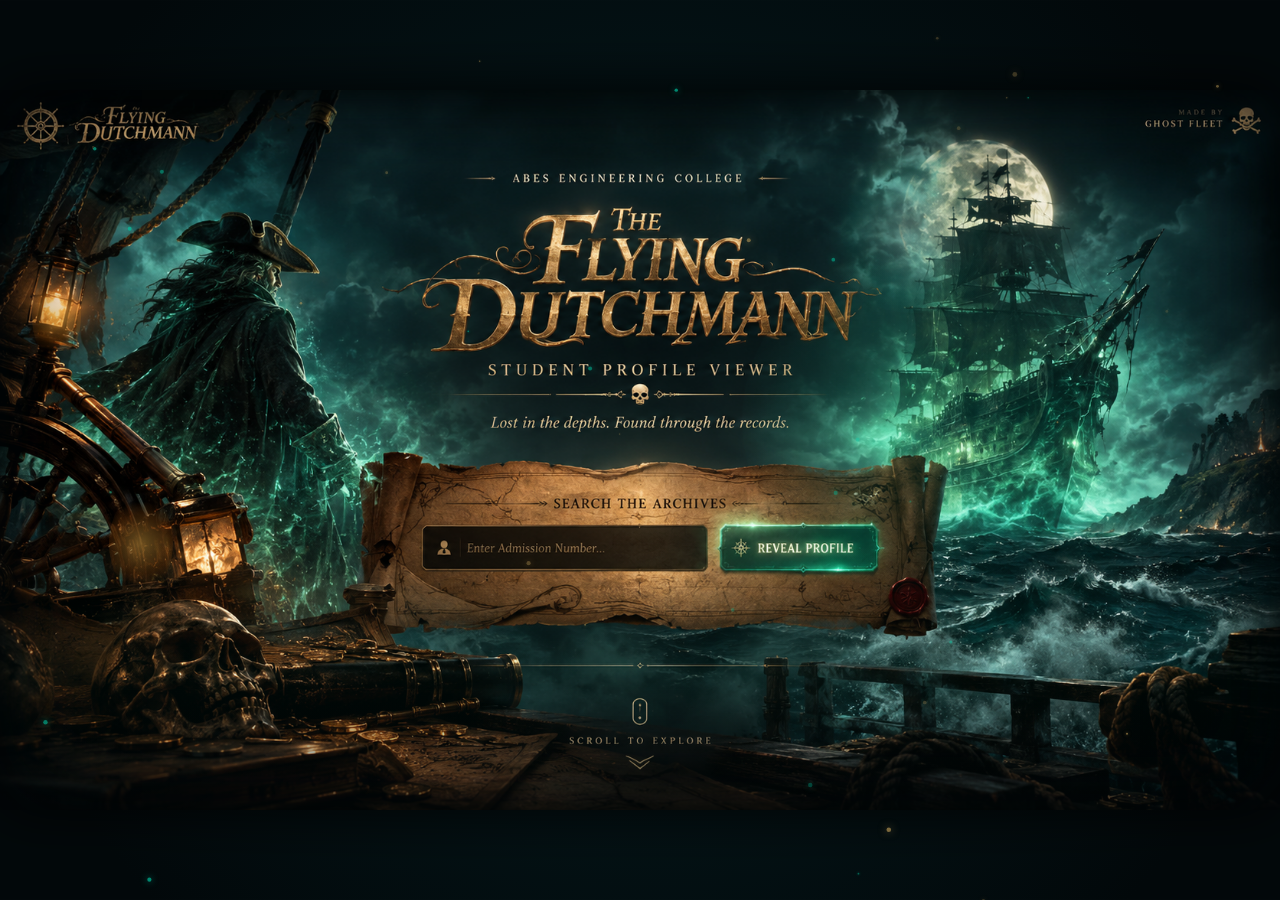
==== commit ea9829e2: "Implement single-screen Flying Dutchmann experience matching master artwork with 3D parallax and par" ====
--- a/public/index.html
+++ b/public/index.html
@@ -2,282 +2,174 @@
 <html lang="en">
 <head>
   <meta charset="UTF-8">
-  <meta name="viewport" content="width=device-width, initial-scale=1.0">
+  <meta name="viewport" content="width=device-width, initial-scale=1.0, maximum-scale=1.0, user-scalable=no">
   <meta http-equiv="X-UA-Compatible" content="IE=edge">
   <title>THE FLYING DUTCHMANN — ABES Student Profile Viewer | GHOST FLEET</title>
-  <meta name="description" content="Cinematic 3D Ghost Ship Experience & Student Profile Viewer for ABES Engineering College. Made by GHOST FLEET.">
+  <meta name="description" content="The Flying Dutchmann — ABES Engineering College Student Profile Viewer. Made by GHOST FLEET.">
   <meta name="theme-color" content="#03090B">
   
   <link rel="stylesheet" href="style.css">
   <link rel="preconnect" href="https://fonts.googleapis.com">
   <link rel="preconnect" href="https://fonts.gstatic.com" crossorigin>
-  <link href="https://fonts.googleapis.com/css2?family=Cinzel:wght@600;700;800;900&family=Cormorant+Garamond:ital,wght@0,600;1,400;1,600&family=Inter:wght@300;400;500;600;700&family=JetBrains+Mono:wght@400;500;600&display=swap" rel="stylesheet">
+  <link href="https://fonts.googleapis.com/css2?family=Cinzel:wght@600;700;800;900&family=Cinzel+Decorative:wght@700;900&family=Inter:wght@400;500;600&family=JetBrains+Mono:wght@500;600&display=swap" rel="stylesheet">
   
-  <!-- Three.js (r128 UMD) & GSAP 3.12 Animation Library -->
-  <script src="https://cdnjs.cloudflare.com/ajax/libs/three.js/r128/three.min.js"></script>
+  <!-- GSAP Animation Library -->
   <script src="https://cdnjs.cloudflare.com/ajax/libs/gsap/3.12.5/gsap.min.js"></script>
 </head>
 <body>
-  <!-- 3D Cursed Ghost Ship WebGL Canvas Background -->
-  <div class="dutchman-canvas-container" aria-hidden="true">
-    <canvas id="dutchmanCanvas" class="dutchman-canvas"></canvas>
-    <div class="ocean-depth-vignette"></div>
-  </div>
+  <!-- Main Single-Screen Application Viewport -->
+  <div id="dutchmanApp" class="dutchman-app">
 
-  <!-- Continuous 5-Scene Cinematic Story Intro Overlay -->
-  <div id="cinematicIntroOverlay" class="cinematic-intro-overlay" role="region" aria-label="Cinematic Introduction">
-    <div class="cinematic-letterbox cinematic-letterbox-top" aria-hidden="true"></div>
-    <div class="cinematic-letterbox cinematic-letterbox-bottom" aria-hidden="true"></div>
+    <!-- 3D Perspective Scene Container -->
+    <div id="sceneContainer" class="scene-container">
+      
+      <!-- Living Atmosphere Canvas (Particles, Emerald Shimmer, Fog) -->
+      <canvas id="atmosphereCanvas" class="atmosphere-canvas" aria-hidden="true"></canvas>
 
-    <div class="cinematic-scene-container">
-      <div class="intro-badge-row">
-        <span class="intro-crest-anchor" aria-hidden="true">&#9875;</span>
-        <span id="introSceneTag" class="intro-scene-tag">SCENE 1 // 0–3s</span>
-        <span class="intro-crest-anchor" aria-hidden="true">&#9875;</span>
+      <!-- The Primary Approved Visual Canvas (Exact Supplied Image) -->
+      <div id="sceneVisual" class="scene-visual" style="background-image: url('assets/flying-dutchmann/ghost-ship-student-archive.png');" role="img" aria-label="The Flying Dutchmann — Student Profile Archive">
+        
+        <!-- Subtle Living Light FX Overlays -->
+        <div class="lantern-light lantern-top" aria-hidden="true"></div>
+        <div class="lantern-light lantern-bottom" aria-hidden="true"></div>
+        <div class="ship-spectral-aura" aria-hidden="true"></div>
+        <div class="moon-spectral-glow" aria-hidden="true"></div>
+        <div class="ocean-emerald-shimmer" aria-hidden="true"></div>
+        <div class="vignette-depth" aria-hidden="true"></div>
+
+        <!-- Master Interactive Search Overlay (Mapped Precisely Over the Central Parchment) -->
+        <div id="searchOverlay" class="search-interactive-overlay">
+          
+          <form id="profileForm" class="search-form" novalidate>
+            <!-- Admission Number Input Slot -->
+            <div id="inputSlot" class="input-slot-wrapper">
+              <div class="input-glow-border" aria-hidden="true"></div>
+              <span class="input-icon" aria-hidden="true">
+                <svg viewBox="0 0 24 24" fill="none" stroke="currentColor" stroke-width="2" stroke-linecap="round" stroke-linejoin="round">
+                  <path d="M20 21v-2a4 4 0 0 0-4-4H8a4 4 0 0 0-4 4v2"></path>
+                  <circle cx="12" cy="7" r="4"></circle>
+                </svg>
+              </span>
+              <input 
+                type="text" 
+                id="rollNumberInput" 
+                name="rollNumber" 
+                class="real-search-input" 
+                placeholder="Enter Admission Number..." 
+                autocomplete="off" 
+                spellcheck="false" 
+                required 
+                maxlength="30"
+                aria-label="Student Admission Number"
+                aria-required="true"
+              />
+              <div id="compassWidget" class="compass-widget" aria-hidden="true">
+                <div id="compassNeedle" class="compass-needle"></div>
+              </div>
+            </div>
+
+            <!-- Reveal Profile Action Button -->
+            <button type="submit" id="submitBtn" class="real-reveal-btn" aria-label="Reveal Student Profile">
+              <span class="btn-shimmer" aria-hidden="true"></span>
+              <span class="btn-compass-icon" aria-hidden="true">
+                <svg viewBox="0 0 24 24" fill="none" stroke="currentColor" stroke-width="2" stroke-linecap="round" stroke-linejoin="round">
+                  <circle cx="12" cy="12" r="10"></circle>
+                  <polygon points="12 3 14 10 21 12 14 14 12 21 10 14 3 12 10 10 12 3"></polygon>
+                </svg>
+              </span>
+              <span id="btnText" class="btn-label-text">REVEAL PROFILE</span>
+            </button>
+          </form>
+
+          <!-- Interactive Wax Seal Pulse Target -->
+          <div id="waxSealTarget" class="wax-seal-pulse-target" aria-hidden="true"></div>
+
+        </div>
+
       </div>
 
-      <h2 id="introSceneTitle" class="intro-scene-title">THE LEGEND BEGINS</h2>
-      <p id="introSceneText" class="intro-scene-text">Distant thunder rumbles across dark waters. Moonlight breaks through the storm fog...</p>
+    </div>
 
-      <!-- 5-Step Progress Stepper -->
-      <div class="intro-scene-stepper" aria-hidden="true">
-        <div class="stepper-dot active" data-step="1"><span>1</span></div>
-        <div class="stepper-line"></div>
-        <div class="stepper-dot" data-step="2"><span>2</span></div>
-        <div class="stepper-line"></div>
-        <div class="stepper-dot" data-step="3"><span>3</span></div>
-        <div class="stepper-line"></div>
-        <div class="stepper-dot" data-step="4"><span>4</span></div>
-        <div class="stepper-line"></div>
-        <div class="stepper-dot" data-step="5"><span>5</span></div>
+    <!-- Active Loading State Overlay (Parchment Activation) -->
+    <div id="loadingOverlay" class="loading-overlay hidden" aria-live="polite">
+      <div class="loading-parchment-box">
+        <div class="loading-compass-spinner" aria-hidden="true">
+          <div class="spinner-ring"></div>
+          <div class="spinner-core"></div>
+        </div>
+        <p id="loadingStatusText" class="loading-label">Consulting maritime records...</p>
+        <span class="loading-sublabel">Unlocking the Ghost Fleet Archives</span>
       </div>
     </div>
 
-    <!-- Skip Intro Button -->
-    <button id="skipIntroBtn" class="skip-intro-action" title="Skip cinematic introduction (or press Escape)" aria-label="Skip cinematic introduction">
-      <span class="skip-btn-text">SKIP INTRO</span>
-      <kbd class="skip-kbd">ESC</kbd>
-    </button>
-  </div>
-
-  <!-- Header: Minimal Brand Crest & Nautical Controls -->
-  <header class="app-header">
-    <div class="header-inner">
-      <div class="brand-crest">
-        <div class="crest-icon" aria-hidden="true">
-          <svg viewBox="0 0 24 24" fill="none" stroke="currentColor" stroke-width="2" stroke-linecap="round" stroke-linejoin="round">
-            <circle cx="12" cy="5" r="3"></circle>
-            <line x1="12" y1="22" x2="12" y2="8"></line>
-            <path d="M5 12H2a10 10 0 0 0 20 0h-3"></path>
-          </svg>
-        </div>
-        <div class="crest-titles">
-          <span class="crest-brand-name">THE FLYING DUTCHMANN</span>
-          <span class="crest-attribution">GHOST FLEET</span>
+    <!-- Error Notification Toast / Parchment Alert -->
+    <div id="errorOverlay" class="error-overlay hidden" role="alert" aria-live="assertive">
+      <div class="error-parchment-box">
+        <button id="closeErrorBtn" class="close-error-btn" aria-label="Dismiss error">&times;</button>
+        <div class="error-icon" aria-hidden="true">&#9888;</div>
+        <div class="error-content">
+          <h3 id="errorTitle" class="error-heading">Record Unavailable</h3>
+          <p id="errorMessage" class="error-body">Unable to retrieve student profile record.</p>
+          <div id="adminTip" class="admin-session-tip hidden">
+            <strong>ADMIN NOTICE:</strong> ERP session has expired or is invalid. Please refresh the authorized ERP credentials on the server.
+          </div>
         </div>
       </div>
+    </div>
 
-      <div class="header-actions">
-        <button id="replayIntroBtn" class="action-btn action-btn-secondary" title="Replay Cinematic Introduction" aria-label="Replay Cinematic Introduction">
-          <svg class="btn-svg-icon" viewBox="0 0 24 24" fill="none" stroke="currentColor" stroke-width="2" stroke-linecap="round" stroke-linejoin="round" aria-hidden="true">
-            <polygon points="5 3 19 12 5 21 5 3"></polygon>
-          </svg>
-          <span class="btn-label-text">REPLAY INTRO</span>
-        </button>
-
-        <button id="soundToggleBtn" class="action-btn action-btn-sound" title="Toggle Nautical Soundscape" aria-label="Toggle Nautical Soundscape" aria-pressed="false">
-          <svg id="soundIconMuted" class="btn-svg-icon" viewBox="0 0 24 24" fill="none" stroke="currentColor" stroke-width="2" stroke-linecap="round" stroke-linejoin="round" aria-hidden="true">
-            <polygon points="11 5 6 9 2 9 2 15 6 15 11 19 11 5"></polygon>
-            <line x1="23" y1="9" x2="17" y2="15"></line>
-            <line x1="17" y1="9" x2="23" y2="15"></line>
-          </svg>
-          <svg id="soundIconActive" class="btn-svg-icon hidden" viewBox="0 0 24 24" fill="none" stroke="currentColor" stroke-width="2" stroke-linecap="round" stroke-linejoin="round" aria-hidden="true">
-            <polygon points="11 5 6 9 2 9 2 15 6 15 11 19 11 5"></polygon>
-            <path d="M19.07 4.93a10 10 0 0 1 0 14.14M15.54 8.46a5 5 0 0 1 0 7.07"></path>
-          </svg>
-          <span id="soundLabel" class="btn-label-text">SOUND: OFF</span>
-        </button>
-      </div>
-    </div>
-  </header>
-
-  <!-- Main Experience: Hero, Search Console & Student Profile Result -->
-  <main class="app-main">
-    <div class="content-container">
-
-      <!-- Hero Header (Single-Viewport Flow, Zero Collision) -->
-      <section class="hero-block" aria-labelledby="heroTitle">
-        <div class="institution-badge">
-          <span class="badge-ornament" aria-hidden="true">&#9875;</span>
-          <span class="badge-text">ABES ENGINEERING COLLEGE</span>
-          <span class="badge-ornament" aria-hidden="true">&#9875;</span>
-        </div>
-
-        <h1 id="heroTitle" class="hero-headline">THE FLYING DUTCHMANN</h1>
-        <h2 class="hero-subheadline">STUDENT PROFILE ARCHIVE</h2>
-        <p class="hero-description">Access the ABES student profile records.</p>
-      </section>
-
-      <!-- The Core Search Console Card -->
-      <section class="archive-card-wrapper" aria-label="Student Search Console">
-        <div class="archive-card">
-          <!-- Subtle Decorative Filigree Corners -->
-          <div class="card-filigree filigree-tl" aria-hidden="true"></div>
-          <div class="card-filigree filigree-tr" aria-hidden="true"></div>
-          <div class="card-filigree filigree-bl" aria-hidden="true"></div>
-          <div class="card-filigree filigree-br" aria-hidden="true"></div>
-
-          <!-- Archival Form -->
-          <form id="profileForm" class="archive-form" novalidate>
-            <div class="form-group">
-              <div class="form-label-bar">
-                <label for="rollNumberInput" class="form-label">ENTER ADMISSION NUMBER</label>
-                <div id="searchRunes" class="maritime-runes" aria-hidden="true" title="Maritime Coordinates">
-                  <span>28°38'N</span> • <span>77°26'E</span>
-                </div>
-              </div>
-
-              <div class="input-container">
-                <!-- Navigational Compass Needle Indicator -->
-                <div class="compass-widget" aria-hidden="true">
-                  <div class="compass-ring"></div>
-                  <div id="compassNeedle" class="compass-needle"></div>
-                </div>
-
-                <input 
-                  type="text" 
-                  id="rollNumberInput" 
-                  name="rollNumber" 
-                  class="archive-input" 
-                  placeholder="e.g. 23CS001" 
-                  autocomplete="off" 
-                  spellcheck="false" 
-                  required 
-                  maxlength="30"
-                  aria-required="true"
-                />
+    <!-- Student Profile Result Modal (Antique Parchment Unfolding Record) -->
+    <div id="profileModal" class="profile-modal-backdrop hidden" role="dialog" aria-modal="true" aria-labelledby="modalStudentTitle">
+      <div class="parchment-scroll-card">
+        <button id="closeModalBtn" class="modal-close-btn" title="Close Record" aria-label="Close Profile Record">&times;</button>
+        
+        <div class="scroll-card-content">
+          <div class="scroll-wax-stamp" aria-hidden="true">&#9875;</div>
+          
+          <div class="scroll-columns-layout">
+            <!-- Student Official Photo in Gilded Antique Frame -->
+            <div class="photo-column">
+              <div class="gilded-photo-frame">
+                <img id="profileImage" src="" alt="Official Student Portrait" class="student-photo" />
+                <div class="frame-spectral-sheen" aria-hidden="true"></div>
               </div>
             </div>
 
-            <button type="submit" id="submitBtn" class="reveal-profile-button">
-              <span class="btn-gold-anchor" aria-hidden="true">&#9875;</span>
-              <span id="btnText" class="btn-text">REVEAL PROFILE</span>
-            </button>
-          </form>
+            <!-- Student Metadata & Action Controls -->
+            <div class="info-column">
+              <span class="archive-college-tag">ABES ENGINEERING COLLEGE</span>
+              <div class="admission-meta-row">
+                <span class="admission-label">Admission No.</span>
+                <h3 id="displayRoll" class="admission-value">23CSXXXX</h3>
+              </div>
+              <h4 id="modalStudentTitle" class="document-name">Official Student Profile</h4>
+              <div class="parchment-separator" aria-hidden="true"></div>
 
-          <!-- Dynamic Output Feedback States -->
-          <div class="output-states-container">
+              <div class="scroll-actions-row">
+                <a id="openNewTabBtn" href="#" target="_blank" rel="noopener noreferrer" class="scroll-btn btn-open" title="Open full resolution in new tab">
+                  <svg viewBox="0 0 24 24" fill="none" stroke="currentColor" stroke-width="2" stroke-linecap="round" stroke-linejoin="round" aria-hidden="true">
+                    <path d="M18 13v6a2 2 0 0 1-2 2H5a2 2 0 0 1-2-2V8a2 2 0 0 1 2-2h6"></path>
+                    <polyline points="15 3 21 3 21 9"></polyline>
+                    <line x1="10" y1="14" x2="21" y2="3"></line>
+                  </svg>
+                  <span>OPEN FULL</span>
+                </a>
 
-            <!-- State 1: Summoning / Loading -->
-            <div id="loadingState" class="state-panel state-loading hidden" aria-live="polite">
-              <div class="loading-compass-spinner" aria-hidden="true">
-                <div class="spinner-ring"></div>
-                <div class="spinner-core"></div>
-              </div>
-              <p id="mysticStatusText" class="loading-label">Consulting maritime records...</p>
-              <span class="loading-sublabel">Connecting through the spectral depths</span>
-            </div>
-
-            <!-- State 2: Error Notification -->
-            <div id="errorState" class="state-panel state-error hidden" role="alert" aria-live="assertive">
-              <div class="error-badge-icon" aria-hidden="true">&#9888;</div>
-              <div class="error-details">
-                <h3 id="errorTitle" class="error-heading">Record Unavailable</h3>
-                <p id="errorMessage" class="error-text">Unable to retrieve student profile record.</p>
-                <div id="adminTip" class="admin-session-tip hidden">
-                  <strong>ADMIN NOTICE:</strong> ERP session has expired or is invalid. Please refresh the authorized ERP credentials on the server.
-                </div>
+                <a id="downloadBtn" href="#" download="student-profile.jpg" class="scroll-btn btn-download" title="Download image to device">
+                  <svg viewBox="0 0 24 24" fill="none" stroke="currentColor" stroke-width="2" stroke-linecap="round" stroke-linejoin="round" aria-hidden="true">
+                    <path d="M21 15v4a2 2 0 0 1-2 2H5a2 2 0 0 1-2-2v-4"></path>
+                    <polyline points="7 10 12 15 17 10"></polyline>
+                    <line x1="12" y1="15" x2="12" y2="3"></line>
+                  </svg>
+                  <span>DOWNLOAD</span>
+                </a>
               </div>
             </div>
-
-            <!-- State 3: Verified Student Profile Result -->
-            <div id="resultState" class="state-panel state-result hidden">
-              <div class="result-card">
-                <div class="result-header">
-                  <span class="result-crest-tag">&#9875; VERIFIED STUDENT RECORD</span>
-                </div>
-
-                <!-- Profile Photo Viewport -->
-                <div class="photo-frame-wrapper">
-                  <div class="photo-frame">
-                    <img id="profileImage" src="" alt="Student Profile Photo" class="profile-image" />
-                    <div class="photo-spectral-overlay" aria-hidden="true"></div>
-                  </div>
-                </div>
-
-                <!-- Admission Roll Metadata -->
-                <div class="result-meta">
-                  <span class="meta-label">ADMISSION NUMBER</span>
-                  <span id="displayRoll" class="meta-value">—</span>
-                </div>
-
-                <!-- Action Controls -->
-                <div class="result-actions">
-                  <a id="downloadBtn" href="#" download="student-profile.jpg" class="result-action-btn action-download" title="Download image to device">
-                    <svg class="action-icon" viewBox="0 0 24 24" fill="none" stroke="currentColor" stroke-width="2" stroke-linecap="round" stroke-linejoin="round" aria-hidden="true">
-                      <path d="M21 15v4a2 2 0 0 1-2 2H5a2 2 0 0 1-2-2v-4"></path>
-                      <polyline points="7 10 12 15 17 10"></polyline>
-                      <line x1="12" y1="15" x2="12" y2="3"></line>
-                    </svg>
-                    <span>DOWNLOAD</span>
-                  </a>
-                  <a id="openNewTabBtn" href="#" target="_blank" rel="noopener noreferrer" class="result-action-btn action-view" title="Open full resolution photo in new tab">
-                    <svg class="action-icon" viewBox="0 0 24 24" fill="none" stroke="currentColor" stroke-width="2" stroke-linecap="round" stroke-linejoin="round" aria-hidden="true">
-                      <path d="M18 13v6a2 2 0 0 1-2 2H5a2 2 0 0 1-2-2V8a2 2 0 0 1 2-2h6"></path>
-                      <polyline points="15 3 21 3 21 9"></polyline>
-                      <line x1="10" y1="14" x2="21" y2="3"></line>
-                    </svg>
-                    <span>OPEN FULL</span>
-                  </a>
-                </div>
-              </div>
-            </div>
-
           </div>
         </div>
-      </section>
+      </div>
+    </div>
 
-      <!-- Optional Story Chapter Navigation (Compact, Non-Intrusive, Fully Responsive) -->
-      <nav class="story-chapters-bar" aria-label="Nautical Story Perspectives">
-        <span class="chapters-nav-label">CHRONICLES OF THE GHOST SHIP</span>
-        <div class="chapters-pills-row">
-          <button type="button" class="chapter-pill active" data-chapter="0" title="Scene 1: The Forgotten Ocean">
-            <span class="pill-roman">I</span>
-            <span class="pill-name">Forgotten Ocean</span>
-          </button>
-          <button type="button" class="chapter-pill" data-chapter="1" title="Scene 2: The Ghost Galleon">
-            <span class="pill-roman">II</span>
-            <span class="pill-name">Ghost Ship</span>
-          </button>
-          <button type="button" class="chapter-pill" data-chapter="2" title="Scene 3: Captain's Table">
-            <span class="pill-roman">III</span>
-            <span class="pill-name">Captain's Table</span>
-          </button>
-          <button type="button" class="chapter-pill" data-chapter="3" title="Scene 4: Profile Archive">
-            <span class="pill-roman">IV</span>
-            <span class="pill-name">Profile Archive</span>
-          </button>
-        </div>
-      </nav>
-
-    </div>
-  </main>
-
-  <!-- Clean Minimal Footer -->
-  <footer class="app-footer">
-    <div class="footer-crest-insignia" aria-hidden="true">
-      <svg viewBox="0 0 24 24" fill="none" stroke="currentColor" stroke-width="1.8" stroke-linecap="round" stroke-linejoin="round">
-        <circle cx="12" cy="12" r="10"></circle>
-        <path d="m4.93 4.93 4.24 4.24"></path>
-        <path d="m14.83 9.17 4.24-4.24"></path>
-        <path d="m14.83 14.83 4.24 4.24"></path>
-        <path d="m9.17 14.83-4.24 4.24"></path>
-        <circle cx="12" cy="12" r="4"></circle>
-      </svg>
-    </div>
-    <p class="footer-attribution">MADE BY <strong>GHOST FLEET</strong></p>
-    <p class="footer-institution">ABES Engineering College • Student Profile Viewer</p>
-  </footer>
+  </div>
 
   <!-- Anti-Inspection & DevTools Security Shield (Preserved Exact Requirement) -->
   <div id="securityShield" class="security-shield-overlay" aria-hidden="true" style="display:none;">
@@ -290,9 +182,7 @@
     </div>
   </div>
 
-  <!-- Scripts -->
-  <script src="sound-engine.js"></script>
-  <script src="dutchman-3d.js"></script>
+  <!-- Main JavaScript Coordinator -->
   <script src="app.js"></script>
 </body>
-</html>+</html>
--- a/public/style.css
+++ b/public/style.css
@@ -1,1190 +1,1022 @@
 /* ==========================================================================
-   THE FLYING DUTCHMANN — Master Rebuilt Stylesheet
-   GHOST FLEET Design System
-   Cinematic 3D Pirate-Themed Student Profile Viewer
+   THE FLYING DUTCHMANN — OFFICIAL FRONTEND STYLESHEET
+   Authentic Image-Accurate Single-Screen Pirate Experience
+   Design Reference: ghost-ship-student-archive.png
+   Attribution: MADE BY GHOST FLEET // ABES ENGINEERING COLLEGE
    ========================================================================== */
 
+/* --------------------------------------------------------------------------
+   1. Design Tokens & Color Palette
+   -------------------------------------------------------------------------- */
 :root {
-  /* Strict Creative Color Palette */
-  --color-ocean-black: #03090B;
-  --color-midnight-teal: #062B2B;
-  --color-emerald: #00C6A2;
-  --color-emerald-glow: rgba(0, 198, 162, 0.35);
-  --color-antique-gold: #C9A45C;
-  --color-antique-gold-bright: #E4C586;
-  --color-antique-gold-glow: rgba(201, 164, 92, 0.38);
-  --color-aged-parchment: #D8C49A;
-  --color-warm-ivory: #F4EBDD;
-  --color-muted-grey: #A8AAA5;
-  --color-card-border: rgba(201, 164, 92, 0.30);
-
-  /* Spacing Scale (8px rhythm) */
-  --space-xs: 8px;
-  --space-sm: 12px;
-  --space-md: 16px;
-  --space-lg: 24px;
-  --space-xl: 32px;
-  --space-2xl: 48px;
-
-  /* Typography */
-  --font-cinematic: 'Cinzel', Georgia, serif;
-  --font-serif-quote: 'Cormorant Garamond', Georgia, serif;
-  --font-interface: 'Inter', -apple-system, BlinkMacSystemFont, 'Segoe UI', Roboto, sans-serif;
-  --font-mono: 'JetBrains Mono', monospace;
-
-  /* Easing & Transitions */
-  --ease-cinematic: cubic-bezier(0.16, 1, 0.3, 1);
-  --transition-fast: 180ms ease;
-  --transition-smooth: 320ms var(--ease-cinematic);
-}
-
-/* Base Reset & Box Sizing */
+  --ocean-black:    #03090B;
+  --ocean-teal:     #062B2B;
+  --ghost-emerald:  #00C6A2;
+  --spectral-glow:  rgba(0, 198, 162, 0.45);
+  --pirate-gold:    #C9A45C;
+  --gold-glow:      rgba(201, 164, 92, 0.4);
+  --parchment-base: #D8C49A;
+  --parchment-dark: #A88F60;
+  --warm-ivory:     #F4EBDD;
+  --muted-fog:      #A8AAA5;
+  --wax-red:        #8C1D1D;
+  --wax-glow:       rgba(140, 29, 29, 0.5);
+
+  --font-serif:     'Cinzel', serif;
+  --font-ornate:    'Cinzel Decorative', serif;
+  --font-sans:      'Inter', sans-serif;
+  --font-mono:      'JetBrains Mono', monospace;
+
+  --ease-cinematic: cubic-bezier(0.25, 1, 0.5, 1);
+}
+
+/* --------------------------------------------------------------------------
+   2. Reset & Strict Single-Screen Viewport Setup
+   -------------------------------------------------------------------------- */
 *, *::before, *::after {
   box-sizing: border-box;
   margin: 0;
   padding: 0;
-}
-
-html {
-  font-size: 16px;
-  scroll-behavior: smooth;
-  background-color: var(--color-ocean-black);
-  color: var(--color-warm-ivory);
-  font-family: var(--font-interface);
-  overflow-x: hidden;
-  width: 100%;
-}
-
-body {
-  min-height: 100vh;
-  width: 100%;
-  background-color: var(--color-ocean-black);
-  color: var(--color-warm-ivory);
-  line-height: 1.5;
   -webkit-font-smoothing: antialiased;
   -moz-osx-font-smoothing: grayscale;
-  overflow-x: hidden;
+}
+
+html, body {
+  width: 100%;
+  height: 100%;
+  overflow: hidden;
+  background-color: var(--ocean-black);
+  color: var(--warm-ivory);
+  font-family: var(--font-serif);
+  user-select: none;
+  -webkit-tap-highlight-color: transparent;
+}
+
+/* Master Single-Screen App Container */
+.dutchman-app {
   position: relative;
-}
-
-/* Accessibility & Focus Indicators */
-:focus-visible {
-  outline: 2px solid var(--color-emerald);
-  outline-offset: 3px;
-}
-
-.hidden {
+  width: 100vw;
+  height: 100vh;
+  overflow: hidden;
+  display: flex;
+  align-items: center;
+  justify-content: center;
+  background: radial-gradient(circle at 50% 50%, #061e22 0%, var(--ocean-black) 85%);
+}
+
+/* --------------------------------------------------------------------------
+   3. 3D Perspective Scene Container & Sizing
+   -------------------------------------------------------------------------- */
+.scene-container {
+  position: relative;
+  width: 100%;
+  height: 100%;
+  display: flex;
+  align-items: center;
+  justify-content: center;
+  perspective: 1200px;
+  transform-style: preserve-3d;
+}
+
+/* Ambient Particles & Fog Canvas */
+.atmosphere-canvas {
+  position: absolute;
+  inset: 0;
+  width: 100%;
+  height: 100%;
+  pointer-events: none;
+  z-index: 10;
+}
+
+/* The Primary Approved Visual Canvas (1672 x 941 Aspect Ratio Preservation) */
+.scene-visual {
+  position: relative;
+  /* Fit within viewport while maintaining exact 1672:941 (16:9) ratio without cropping */
+  width: min(100vw, calc(100vh * (1672 / 941)));
+  height: min(100vh, calc(100vw * (941 / 1672)));
+  background-size: 100% 100%;
+  background-position: center center;
+  background-repeat: no-repeat;
+  transform-origin: center center;
+  transition: transform 0.15s ease-out;
+  box-shadow: 0 0 60px rgba(0, 0, 0, 0.9);
+  z-index: 5;
+}
+
+/* --------------------------------------------------------------------------
+   4. Living Light & FX Overlays (Subtle, Organic, Restrained)
+   -------------------------------------------------------------------------- */
+/* Top Hanging Ship Lantern (Above Captain) */
+.lantern-top {
+  position: absolute;
+  left: 2.5%;
+  top: 25.5%;
+  width: 3.8%;
+  height: 12.0%;
+  border-radius: 50%;
+  background: radial-gradient(circle, rgba(255, 195, 80, 0.45) 0%, rgba(255, 140, 20, 0.18) 45%, transparent 70%);
+  pointer-events: none;
+  animation: lanternFlicker 3.8s infinite ease-in-out;
+}
+
+/* Lower Deck Lantern */
+.lantern-bottom {
+  position: absolute;
+  left: 8.5%;
+  top: 56.0%;
+  width: 5.0%;
+  height: 14.0%;
+  border-radius: 50%;
+  background: radial-gradient(circle, rgba(255, 190, 75, 0.4) 0%, rgba(255, 130, 20, 0.15) 50%, transparent 70%);
+  pointer-events: none;
+  animation: lanternFlicker 4.4s infinite ease-in-out reverse;
+}
+
+@keyframes lanternFlicker {
+  0%, 100% { opacity: 0.85; transform: scale(1); }
+  25% { opacity: 1; transform: scale(1.06); }
+  45% { opacity: 0.78; transform: scale(0.96); }
+  70% { opacity: 0.95; transform: scale(1.03); }
+}
+
+/* Ghost Ship Spectral Emerald Aura */
+.ship-spectral-aura {
+  position: absolute;
+  right: 14%;
+  top: 22%;
+  width: 28%;
+  height: 48%;
+  border-radius: 50%;
+  background: radial-gradient(ellipse at 50% 50%, rgba(0, 198, 162, 0.14) 0%, rgba(0, 198, 162, 0.05) 55%, transparent 75%);
+  pointer-events: none;
+  animation: shipBreathe 7s infinite ease-in-out;
+}
+
+@keyframes shipBreathe {
+  0%, 100% { opacity: 0.7; transform: scale(1); }
+  50% { opacity: 1; transform: scale(1.04); }
+}
+
+/* Moon Glow Accent */
+.moon-spectral-glow {
+  position: absolute;
+  right: 21%;
+  top: 9%;
+  width: 15%;
+  height: 22%;
+  border-radius: 50%;
+  background: radial-gradient(circle, rgba(230, 250, 255, 0.12) 0%, rgba(0, 198, 162, 0.06) 50%, transparent 70%);
+  pointer-events: none;
+}
+
+/* Subtle Ocean Wave Shimmer */
+.ocean-emerald-shimmer {
+  position: absolute;
+  left: 0;
+  bottom: 0;
+  width: 100%;
+  height: 38%;
+  background: linear-gradient(180deg, transparent 0%, rgba(0, 198, 162, 0.04) 50%, rgba(3, 9, 11, 0.4) 100%);
+  pointer-events: none;
+}
+
+/* Cinematic Depth Vignette */
+.vignette-depth {
+  position: absolute;
+  inset: 0;
+  box-shadow: inset 0 0 100px rgba(3, 9, 11, 0.8), inset 0 0 40px rgba(0, 0, 0, 0.9);
+  pointer-events: none;
+}
+
+/* --------------------------------------------------------------------------
+   5. Interactive Search Controls (Precision Aligned over Parchment Scroll)
+   -------------------------------------------------------------------------- */
+.search-interactive-overlay {
+  position: absolute;
+  inset: 0;
+  width: 100%;
+  height: 100%;
+  pointer-events: auto;
+  z-index: 20;
+}
+
+.search-form {
+  position: absolute;
+  inset: 0;
+  width: 100%;
+  height: 100%;
+}
+
+/* Input Slot Container: Mapped precisely over the dark input slot of parchment */
+.input-slot-wrapper {
+  position: absolute;
+  /* Exact pixel-derived coordinates: left 32.3%, top 59.6%, width 22.8%, height 7.8% */
+  left: 32.3%;
+  top: 59.6%;
+  width: 22.8%;
+  height: 7.8%;
+  display: flex;
+  align-items: center;
+  border-radius: 6px;
+  cursor: text;
+  transition: all 0.25s var(--ease-cinematic);
+}
+
+/* Person Icon inside Input */
+.input-icon {
+  position: absolute;
+  left: 12px;
+  width: 16px;
+  height: 16px;
+  color: var(--muted-fog);
+  opacity: 0; /* Hidden when idle so painted icon shows cleanly */
+  pointer-events: none;
+  transition: opacity 0.2s, color 0.2s;
+  display: flex;
+  align-items: center;
+  justify-content: center;
+}
+
+.input-icon svg {
+  width: 100%;
+  height: 100%;
+}
+
+/* Compass Needle Detail inside Input */
+.compass-widget {
+  position: absolute;
+  right: 12px;
+  width: 18px;
+  height: 18px;
+  border-radius: 50%;
+  border: 1px solid rgba(201, 164, 92, 0.35);
+  pointer-events: none;
+  opacity: 0;
+  transform: scale(0.8);
+  transition: opacity 0.3s, transform 0.3s;
+  display: flex;
+  align-items: center;
+  justify-content: center;
+}
+
+.compass-needle {
+  width: 2px;
+  height: 12px;
+  background: linear-gradient(180deg, var(--ghost-emerald) 50%, var(--pirate-gold) 50%);
+  border-radius: 1px;
+  transition: transform 0.15s ease-out;
+}
+
+/* Real Functional HTML Input */
+.real-search-input {
+  width: 100%;
+  height: 100%;
+  background: transparent;
+  border: 1px solid transparent;
+  border-radius: 6px;
+  padding: 0 34px 0 34px;
+  font-family: var(--font-serif);
+  font-size: clamp(12px, 1.1vw, 16px);
+  font-weight: 600;
+  color: transparent; /* Seamless blend when idle */
+  letter-spacing: 0.05em;
+  outline: none;
+  transition: background 0.25s, border-color 0.25s, box-shadow 0.25s, color 0.2s;
+}
+
+/* Placeholder matches artwork styling */
+.real-search-input::placeholder {
+  color: transparent;
+  transition: color 0.2s;
+}
+
+/* ACTIVE / FOCUSED / FILLED STATES: Rich antique parchment & gold focus */
+.input-slot-wrapper:hover {
+  background: rgba(10, 18, 18, 0.3);
+  border: 1px solid rgba(201, 164, 92, 0.35);
+}
+
+.input-slot-wrapper.is-focused,
+.input-slot-wrapper.has-value {
+  background: #141615;
+  border: 1px solid var(--pirate-gold);
+  box-shadow: 0 0 16px rgba(0, 198, 162, 0.35), inset 0 2px 6px rgba(0, 0, 0, 0.85);
+}
+
+.input-slot-wrapper.is-focused .real-search-input,
+.input-slot-wrapper.has-value .real-search-input {
+  color: var(--warm-ivory);
+  caret-color: var(--ghost-emerald);
+}
+
+.input-slot-wrapper.is-focused .real-search-input::placeholder {
+  color: rgba(168, 170, 165, 0.65);
+}
+
+.input-slot-wrapper.is-focused .input-icon,
+.input-slot-wrapper.has-value .input-icon {
+  opacity: 1;
+  color: var(--ghost-emerald);
+}
+
+.input-slot-wrapper.is-focused .compass-widget,
+.input-slot-wrapper.has-value .compass-widget {
+  opacity: 1;
+  transform: scale(1);
+}
+
+/* --------------------------------------------------------------------------
+   6. Real Functional "REVEAL PROFILE" Button
+   -------------------------------------------------------------------------- */
+.real-reveal-btn {
+  position: absolute;
+  /* Exact pixel-derived coordinates: left 56.1%, top 60.0%, width 12.9%, height 7.0% */
+  left: 56.1%;
+  top: 60.0%;
+  width: 12.9%;
+  height: 7.0%;
+  background: transparent;
+  border: 1px solid transparent;
+  border-radius: 8px;
+  color: transparent; /* Seamless blend when idle */
+  font-family: var(--font-serif);
+  font-size: clamp(11px, 1.0vw, 14px);
+  font-weight: 700;
+  letter-spacing: 0.1em;
+  cursor: pointer;
+  overflow: hidden;
+  display: flex;
+  align-items: center;
+  justify-content: center;
+  gap: 8px;
+  outline: none;
+  transition: all 0.25s var(--ease-cinematic);
+}
+
+/* Button Compass Star Icon */
+.btn-compass-icon {
+  width: 16px;
+  height: 16px;
+  display: flex;
+  align-items: center;
+  justify-content: center;
+  color: var(--warm-ivory);
+  opacity: 0;
+  transition: opacity 0.2s, transform 0.3s;
+}
+
+.btn-compass-icon svg {
+  width: 100%;
+  height: 100%;
+}
+
+.btn-label-text {
+  opacity: 0;
+  transition: opacity 0.2s;
+}
+
+/* Shimmer Sweep Layer */
+.btn-shimmer {
+  position: absolute;
+  top: 0;
+  left: -100%;
+  width: 60%;
+  height: 100%;
+  background: linear-gradient(90deg, transparent, rgba(255, 255, 255, 0.4), transparent);
+  transform: skewX(-20deg);
+  pointer-events: none;
+}
+
+/* HOVER / FOCUS / ACTIVE BUTTON STATES */
+.real-reveal-btn:hover,
+.real-reveal-btn:focus-visible {
+  background: rgba(0, 198, 162, 0.25);
+  border: 1px solid var(--ghost-emerald);
+  box-shadow: 0 0 25px rgba(0, 198, 162, 0.75), inset 0 0 12px rgba(0, 198, 162, 0.35);
+  transform: translateY(-2px);
+  color: var(--warm-ivory);
+}
+
+.real-reveal-btn:hover .btn-compass-icon,
+.real-reveal-btn:hover .btn-label-text,
+.real-reveal-btn:focus-visible .btn-compass-icon,
+.real-reveal-btn:focus-visible .btn-label-text {
+  opacity: 1;
+}
+
+.real-reveal-btn:hover .btn-compass-icon {
+  transform: rotate(45deg);
+}
+
+.real-reveal-btn:hover .btn-shimmer {
+  animation: buttonShimmer 1.1s ease-in-out infinite;
+}
+
+@keyframes buttonShimmer {
+  0% { left: -100%; }
+  100% { left: 200%; }
+}
+
+.real-reveal-btn:active {
+  transform: scale(0.97) translateY(0);
+  box-shadow: 0 0 35px rgba(0, 198, 162, 0.95);
+}
+
+/* Click Shockwave Pulse Animation */
+.real-reveal-btn.btn-pulse {
+  animation: emeraldShockwave 0.6s cubic-bezier(0.1, 0.9, 0.2, 1);
+}
+
+@keyframes emeraldShockwave {
+  0% { box-shadow: 0 0 0 0 rgba(0, 198, 162, 0.9); }
+  70% { box-shadow: 0 0 0 35px rgba(0, 198, 162, 0); }
+  100% { box-shadow: 0 0 0 0 rgba(0, 198, 162, 0); }
+}
+
+/* Wax Seal Target (Right edge of parchment scroll) */
+.wax-seal-pulse-target {
+  position: absolute;
+  /* Exact pixel-derived coordinates: left 69.6%, top 67.7%, width 2.6%, height 4.8% */
+  left: 69.6%;
+  top: 67.7%;
+  width: 2.6%;
+  height: 4.8%;
+  border-radius: 50%;
+  pointer-events: none;
+  opacity: 0;
+  transition: opacity 0.3s;
+}
+
+.wax-seal-pulse-target.active-seal-glow {
+  opacity: 1;
+  box-shadow: 0 0 25px var(--wax-glow), 0 0 50px rgba(201, 164, 92, 0.5);
+  animation: waxPulse 1.2s infinite alternate;
+}
+
+@keyframes waxPulse {
+  0% { transform: scale(1); filter: brightness(1); }
+  100% { transform: scale(1.12); filter: brightness(1.4); }
+}
+
+/* --------------------------------------------------------------------------
+   7. Loading Overlay (Parchment Record Activation)
+   -------------------------------------------------------------------------- */
+.loading-overlay {
+  position: absolute;
+  inset: 0;
+  width: 100%;
+  height: 100%;
+  background: rgba(3, 9, 11, 0.75);
+  backdrop-filter: blur(6px);
+  -webkit-backdrop-filter: blur(6px);
+  display: flex;
+  align-items: center;
+  justify-content: center;
+  z-index: 50;
+  opacity: 1;
+  transition: opacity 0.3s var(--ease-cinematic);
+}
+
+.loading-overlay.hidden {
   display: none !important;
+  opacity: 0;
+  pointer-events: none;
+}
+
+.loading-parchment-box {
+  background: radial-gradient(circle at 50% 40%, rgba(20, 32, 34, 0.95), rgba(7, 14, 16, 0.98));
+  border: 1px solid var(--pirate-gold);
+  border-radius: 8px;
+  padding: 32px 42px;
+  text-align: center;
+  box-shadow: 0 10px 40px rgba(0, 0, 0, 0.9), 0 0 30px rgba(0, 198, 162, 0.25);
+  display: flex;
+  flex-direction: column;
+  align-items: center;
+  gap: 12px;
+  animation: modalPopIn 0.35s var(--ease-cinematic);
+}
+
+.loading-compass-spinner {
+  position: relative;
+  width: 48px;
+  height: 48px;
+  display: flex;
+  align-items: center;
+  justify-content: center;
+}
+
+.spinner-ring {
+  position: absolute;
+  inset: 0;
+  border-radius: 50%;
+  border: 2px solid rgba(201, 164, 92, 0.25);
+  border-top-color: var(--ghost-emerald);
+  border-bottom-color: var(--pirate-gold);
+  animation: spin 1.2s cubic-bezier(0.5, 0, 0.5, 1) infinite;
+}
+
+.spinner-core {
+  width: 8px;
+  height: 8px;
+  border-radius: 50%;
+  background: var(--ghost-emerald);
+  box-shadow: 0 0 12px var(--ghost-emerald);
+}
+
+@keyframes spin {
+  0% { transform: rotate(0deg); }
+  100% { transform: rotate(360deg); }
+}
+
+.loading-label {
+  font-family: var(--font-serif);
+  font-size: 16px;
+  font-weight: 700;
+  color: var(--warm-ivory);
+  letter-spacing: 0.08em;
+}
+
+.loading-sublabel {
+  font-family: var(--font-sans);
+  font-size: 12px;
+  color: var(--ghost-emerald);
+  letter-spacing: 0.05em;
 }
 
 /* --------------------------------------------------------------------------
-   3D WebGL Canvas Layer & Atmospheric Depth Vignette
+   8. Error Overlay (Parchment Alert Toast)
    -------------------------------------------------------------------------- */
-.dutchman-canvas-container {
+.error-overlay {
+  position: absolute;
+  top: 30px;
+  left: 50%;
+  transform: translateX(-50%);
+  z-index: 60;
+  max-width: 90vw;
+  width: 480px;
+  transition: opacity 0.3s, transform 0.3s;
+}
+
+.error-overlay.hidden {
+  display: none !important;
+  opacity: 0;
+  pointer-events: none;
+}
+
+.error-parchment-box {
+  position: relative;
+  background: radial-gradient(circle at 50% 30%, rgba(28, 14, 14, 0.96), rgba(12, 5, 5, 0.98));
+  border: 1px solid rgba(220, 53, 69, 0.6);
+  border-radius: 8px;
+  padding: 20px 24px;
+  display: flex;
+  gap: 16px;
+  box-shadow: 0 12px 35px rgba(0, 0, 0, 0.9), 0 0 25px rgba(220, 53, 69, 0.3);
+  animation: slideDown 0.3s var(--ease-cinematic);
+}
+
+@keyframes slideDown {
+  0% { opacity: 0; transform: translateY(-20px); }
+  100% { opacity: 1; transform: translateY(0); }
+}
+
+.close-error-btn {
+  position: absolute;
+  top: 10px;
+  right: 14px;
+  background: transparent;
+  border: none;
+  color: var(--muted-fog);
+  font-size: 20px;
+  cursor: pointer;
+  line-height: 1;
+}
+
+.close-error-btn:hover {
+  color: var(--warm-ivory);
+}
+
+.error-icon {
+  font-size: 24px;
+  color: #ff6b6b;
+  flex-shrink: 0;
+  margin-top: 2px;
+}
+
+.error-content {
+  display: flex;
+  flex-direction: column;
+  gap: 6px;
+}
+
+.error-heading {
+  font-family: var(--font-serif);
+  font-size: 15px;
+  font-weight: 700;
+  color: #ff8787;
+  letter-spacing: 0.05em;
+}
+
+.error-body {
+  font-family: var(--font-sans);
+  font-size: 13px;
+  color: var(--warm-ivory);
+  line-height: 1.4;
+}
+
+.admin-session-tip {
+  margin-top: 8px;
+  padding: 8px 12px;
+  background: rgba(201, 164, 92, 0.12);
+  border-left: 3px solid var(--pirate-gold);
+  border-radius: 3px;
+  font-family: var(--font-mono);
+  font-size: 11px;
+  color: #f1c40f;
+  line-height: 1.4;
+}
+
+.admin-session-tip.hidden {
+  display: none !important;
+}
+
+/* --------------------------------------------------------------------------
+   9. Student Profile Result Modal (Antique Parchment Unfolding Record)
+   -------------------------------------------------------------------------- */
+.profile-modal-backdrop {
+  position: absolute;
+  inset: 0;
+  width: 100%;
+  height: 100%;
+  background: rgba(3, 9, 11, 0.85);
+  backdrop-filter: blur(8px);
+  -webkit-backdrop-filter: blur(8px);
+  display: flex;
+  align-items: center;
+  justify-content: center;
+  z-index: 100;
+  opacity: 1;
+  transition: opacity 0.3s var(--ease-cinematic);
+}
+
+.profile-modal-backdrop.hidden {
+  display: none !important;
+  opacity: 0;
+  pointer-events: none;
+}
+
+.parchment-scroll-card {
+  position: relative;
+  width: 90vw;
+  max-width: 620px;
+  background: linear-gradient(135deg, #1b2628 0%, #0d1719 50%, #080f11 100%);
+  border: 1px solid var(--pirate-gold);
+  border-radius: 12px;
+  box-shadow: 0 20px 60px rgba(0, 0, 0, 0.95), 0 0 40px rgba(0, 198, 162, 0.25);
+  overflow: hidden;
+  animation: modalPopIn 0.4s var(--ease-cinematic);
+}
+
+@keyframes modalPopIn {
+  0% { opacity: 0; transform: scale(0.92) translateY(15px); }
+  100% { opacity: 1; transform: scale(1) translateY(0); }
+}
+
+.modal-close-btn {
+  position: absolute;
+  top: 14px;
+  right: 18px;
+  width: 32px;
+  height: 32px;
+  border-radius: 50%;
+  background: rgba(0, 0, 0, 0.4);
+  border: 1px solid rgba(201, 164, 92, 0.4);
+  color: var(--warm-ivory);
+  font-size: 20px;
+  cursor: pointer;
+  display: flex;
+  align-items: center;
+  justify-content: center;
+  transition: all 0.2s;
+  z-index: 5;
+}
+
+.modal-close-btn:hover {
+  background: var(--ghost-emerald);
+  color: var(--ocean-black);
+  border-color: var(--ghost-emerald);
+}
+
+.scroll-card-content {
+  position: relative;
+  padding: 36px 32px 32px 32px;
+}
+
+.scroll-wax-stamp {
+  position: absolute;
+  top: 16px;
+  left: 20px;
+  width: 30px;
+  height: 30px;
+  color: var(--pirate-gold);
+  font-size: 20px;
+  opacity: 0.8;
+}
+
+.scroll-columns-layout {
+  display: grid;
+  grid-template-columns: 180px 1fr;
+  gap: 28px;
+  align-items: center;
+}
+
+/* Official Photo in Gilded Frame */
+.photo-column {
+  display: flex;
+  justify-content: center;
+}
+
+.gilded-photo-frame {
+  position: relative;
+  width: 170px;
+  height: 215px;
+  background: #020608;
+  border: 2px solid var(--pirate-gold);
+  border-radius: 6px;
+  box-shadow: 0 8px 24px rgba(0, 0, 0, 0.8), 0 0 15px rgba(201, 164, 92, 0.35);
+  overflow: hidden;
+}
+
+.student-photo {
+  width: 100%;
+  height: 100%;
+  object-fit: cover;
+  display: block;
+}
+
+.frame-spectral-sheen {
+  position: absolute;
+  inset: 0;
+  box-shadow: inset 0 0 15px rgba(0, 198, 162, 0.25);
+  pointer-events: none;
+}
+
+/* Info Column & Action Controls */
+.info-column {
+  display: flex;
+  flex-direction: column;
+  gap: 8px;
+}
+
+.archive-college-tag {
+  font-family: var(--font-sans);
+  font-size: 11px;
+  font-weight: 600;
+  color: var(--pirate-gold);
+  letter-spacing: 0.12em;
+  text-transform: uppercase;
+}
+
+.admission-meta-row {
+  display: flex;
+  flex-direction: column;
+  gap: 2px;
+}
+
+.admission-label {
+  font-family: var(--font-sans);
+  font-size: 12px;
+  color: var(--muted-fog);
+  text-transform: uppercase;
+  letter-spacing: 0.06em;
+}
+
+.admission-value {
+  font-family: var(--font-serif);
+  font-size: 24px;
+  font-weight: 800;
+  color: var(--warm-ivory);
+  letter-spacing: 0.08em;
+}
+
+.document-name {
+  font-family: var(--font-serif);
+  font-size: 15px;
+  font-weight: 600;
+  color: var(--ghost-emerald);
+  letter-spacing: 0.06em;
+}
+
+.parchment-separator {
+  width: 100%;
+  height: 1px;
+  background: linear-gradient(90deg, var(--pirate-gold), transparent);
+  margin: 6px 0 12px 0;
+}
+
+.scroll-actions-row {
+  display: flex;
+  gap: 12px;
+  margin-top: 4px;
+}
+
+.scroll-btn {
+  flex: 1;
+  display: inline-flex;
+  align-items: center;
+  justify-content: center;
+  gap: 8px;
+  padding: 10px 16px;
+  border-radius: 6px;
+  font-family: var(--font-serif);
+  font-size: 12px;
+  font-weight: 700;
+  letter-spacing: 0.08em;
+  text-decoration: none;
+  cursor: pointer;
+  transition: all 0.2s var(--ease-cinematic);
+}
+
+.scroll-btn svg {
+  width: 14px;
+  height: 14px;
+}
+
+.btn-open {
+  background: rgba(201, 164, 92, 0.18);
+  border: 1px solid var(--pirate-gold);
+  color: var(--warm-ivory);
+}
+
+.btn-open:hover {
+  background: var(--pirate-gold);
+  color: var(--ocean-black);
+  box-shadow: 0 0 18px rgba(201, 164, 92, 0.5);
+}
+
+.btn-download {
+  background: rgba(0, 198, 162, 0.18);
+  border: 1px solid var(--ghost-emerald);
+  color: var(--warm-ivory);
+}
+
+.btn-download:hover {
+  background: var(--ghost-emerald);
+  color: var(--ocean-black);
+  box-shadow: 0 0 18px rgba(0, 198, 162, 0.6);
+}
+
+/* --------------------------------------------------------------------------
+   10. Anti-Inspection & DevTools Security Shield
+   -------------------------------------------------------------------------- */
+.security-shield-overlay {
   position: fixed;
   inset: 0;
   width: 100vw;
   height: 100vh;
-  z-index: 0;
-  pointer-events: none;
-  overflow: hidden;
-}
-
-.dutchman-canvas {
-  width: 100%;
-  height: 100%;
-  display: block;
-}
-
-.ocean-depth-vignette {
-  position: absolute;
-  inset: 0;
-  background: 
-    radial-gradient(circle at 50% 32%, rgba(3, 9, 11, 0.55) 0%, rgba(3, 9, 11, 0.88) 75%, var(--color-ocean-black) 100%),
-    linear-gradient(180deg, rgba(3, 9, 11, 0.45) 0%, transparent 20%, rgba(3, 9, 11, 0.80) 80%, var(--color-ocean-black) 100%);
-  pointer-events: none;
+  background: #020608;
+  z-index: 999999;
+  display: flex;
+  align-items: center;
+  justify-content: center;
+  font-family: var(--font-serif);
+}
+
+.security-shield-card {
+  max-width: 520px;
+  padding: 40px;
+  text-align: center;
+  background: #060e11;
+  border: 2px solid #e74c3c;
+  border-radius: 12px;
+  box-shadow: 0 0 50px rgba(231, 76, 60, 0.4);
+  color: #fff;
+}
+
+.security-shield-icon {
+  font-size: 54px;
+  color: #e74c3c;
+  margin-bottom: 12px;
+}
+
+.security-shield-title {
+  font-size: 26px;
+  letter-spacing: 0.15em;
+  color: #e74c3c;
+  margin-bottom: 18px;
+}
+
+.security-shield-msg {
+  font-size: 22px;
+  font-weight: 700;
+  color: #f1c40f;
+  margin-bottom: 12px;
+}
+
+.security-shield-sub {
+  font-size: 16px;
+  color: #bdc3c7;
+  line-height: 1.6;
+  margin-bottom: 24px;
+}
+
+.security-shield-badge {
+  display: inline-block;
+  font-family: var(--font-mono);
+  font-size: 11px;
+  letter-spacing: 0.2em;
+  color: #7f8c8d;
+  border-top: 1px solid #1a252f;
+  padding-top: 12px;
 }
 
 /* --------------------------------------------------------------------------
-   Continuous 5-Scene Cinematic Story Intro Overlay
+   11. Responsive Mobile Adaptations (Preserving Artwork Composition & Usability)
    -------------------------------------------------------------------------- */
-.cinematic-intro-overlay {
-  position: fixed;
-  inset: 0;
-  z-index: 100;
-  display: flex;
-  flex-direction: column;
-  justify-content: center;
-  align-items: center;
-  background: rgba(3, 9, 11, 0.65);
-  pointer-events: auto;
-  transition: opacity 600ms var(--ease-cinematic), visibility 600ms;
-}
-
-.cinematic-intro-overlay.dismissed {
-  opacity: 0 !important;
-  visibility: hidden !important;
-  pointer-events: none !important;
-  display: none !important;
-}
-
-/* Movie Letterbox Bars */
-.cinematic-letterbox {
-  position: absolute;
-  left: 0;
-  width: 100%;
-  height: 8vh;
-  min-height: 48px;
-  background: #020507;
-  z-index: 2;
-  box-shadow: 0 0 25px rgba(0, 0, 0, 0.95);
-  pointer-events: none;
-}
-.cinematic-letterbox-top { top: 0; }
-.cinematic-letterbox-bottom { bottom: 0; }
-
-.cinematic-scene-container {
-  position: relative;
-  z-index: 3;
-  max-width: 720px;
-  width: 90%;
-  padding: 24px;
-  text-align: center;
-  display: flex;
-  flex-direction: column;
-  align-items: center;
-  gap: var(--space-md);
-  pointer-events: none;
-}
-
-.intro-badge-row {
-  display: flex;
-  align-items: center;
-  gap: var(--space-sm);
-}
-
-.intro-crest-anchor {
-  color: var(--color-antique-gold);
-  font-size: 1.05rem;
-  filter: drop-shadow(0 0 6px var(--color-antique-gold-glow));
-}
-
-.intro-scene-tag {
-  font-family: var(--font-cinematic);
-  font-size: 0.80rem;
-  font-weight: 700;
-  letter-spacing: 0.26em;
-  color: var(--color-antique-gold);
-  text-transform: uppercase;
-  text-shadow: 0 0 10px var(--color-antique-gold-glow);
-}
-
-.intro-scene-title {
-  font-family: var(--font-cinematic);
-  font-size: clamp(1.8rem, 4.8vw, 3.2rem);
-  font-weight: 800;
-  letter-spacing: 0.14em;
-  line-height: 1.15;
-  text-transform: uppercase;
-  color: #FFFFFF;
-  background: linear-gradient(180deg, #FFFFFF 0%, var(--color-warm-ivory) 55%, var(--color-antique-gold) 100%);
-  -webkit-background-clip: text;
-  -webkit-text-fill-color: transparent;
-  filter: drop-shadow(0 0 30px rgba(0, 198, 162, 0.45));
-}
-
-.intro-scene-text {
-  font-family: var(--font-serif-quote);
-  font-style: italic;
-  font-size: clamp(1.05rem, 2.2vw, 1.40rem);
-  color: var(--color-warm-ivory);
-  letter-spacing: 0.03em;
-  max-width: 600px;
-  line-height: 1.55;
-  text-shadow: 0 2px 12px rgba(0, 0, 0, 0.9);
-}
-
-/* 5-Step Stepper Dots */
-.intro-scene-stepper {
-  display: flex;
-  align-items: center;
-  gap: 8px;
-  margin-top: 6px;
-}
-
-.stepper-dot {
-  width: 26px;
-  height: 26px;
-  border-radius: 50%;
-  border: 1px solid rgba(201, 164, 92, 0.40);
-  background: rgba(3, 9, 11, 0.7);
-  display: flex;
-  align-items: center;
-  justify-content: center;
-  font-family: var(--font-cinematic);
-  font-size: 0.70rem;
-  font-weight: 700;
-  color: var(--color-muted-grey);
-  transition: all 300ms ease;
-}
-
-.stepper-dot.active {
-  border-color: var(--color-emerald);
-  color: #03090B;
-  background: var(--color-emerald);
-  box-shadow: 0 0 16px var(--color-emerald-glow);
-  transform: scale(1.10);
-}
-
-.stepper-line {
-  width: 16px;
-  height: 1px;
-  background: rgba(201, 164, 92, 0.30);
-}
-
-/* Skip Intro Action Button */
-.skip-intro-action {
-  position: absolute;
-  bottom: 22px;
-  right: 28px;
-  z-index: 105;
-  display: flex;
-  align-items: center;
-  gap: 8px;
-  background: rgba(6, 43, 43, 0.85);
-  backdrop-filter: blur(12px);
-  -webkit-backdrop-filter: blur(12px);
-  border: 1px solid rgba(201, 164, 92, 0.45);
-  padding: 8px 18px;
-  border-radius: 9999px;
-  color: var(--color-warm-ivory);
-  font-family: var(--font-cinematic);
-  font-size: 0.76rem;
-  font-weight: 700;
-  letter-spacing: 0.18em;
-  cursor: pointer;
-  box-shadow: 0 4px 18px rgba(0, 0, 0, 0.7);
-  transition: transform var(--transition-fast), border-color var(--transition-fast), box-shadow var(--transition-fast);
-  pointer-events: auto;
-}
-
-.skip-intro-action:hover {
-  transform: translateY(-2px);
-  border-color: var(--color-emerald);
-  box-shadow: 0 0 20px rgba(0, 198, 162, 0.35);
-  color: #FFFFFF;
-}
-
-.skip-kbd {
-  background: rgba(0, 198, 162, 0.18);
-  border: 1px solid rgba(0, 198, 162, 0.45);
-  color: var(--color-emerald);
-  padding: 2px 6px;
-  border-radius: 4px;
-  font-family: var(--font-mono);
-  font-size: 0.65rem;
-}
-
-/* --------------------------------------------------------------------------
-   Header Navigation Bar
-   -------------------------------------------------------------------------- */
-.app-header {
-  position: sticky;
-  top: 0;
-  left: 0;
-  width: 100%;
-  z-index: 50;
-  background: rgba(3, 9, 11, 0.75);
-  backdrop-filter: blur(16px);
-  -webkit-backdrop-filter: blur(16px);
-  border-bottom: 1px solid rgba(201, 164, 92, 0.20);
-}
-
-.header-inner {
-  max-width: 1100px;
-  margin: 0 auto;
-  padding: 12px 24px;
-  display: flex;
-  justify-content: space-between;
-  align-items: center;
-  gap: var(--space-md);
-}
-
-.brand-crest {
-  display: flex;
-  align-items: center;
-  gap: var(--space-sm);
-  text-decoration: none;
-}
-
-.crest-icon {
-  width: 22px;
-  height: 22px;
-  color: var(--color-antique-gold);
-  display: flex;
-  align-items: center;
-  justify-content: center;
-  filter: drop-shadow(0 0 6px var(--color-antique-gold-glow));
-}
-
-.crest-icon svg {
-  width: 100%;
-  height: 100%;
-}
-
-.crest-titles {
-  display: flex;
-  align-items: baseline;
-  gap: var(--space-xs);
-}
-
-.crest-brand-name {
-  font-family: var(--font-cinematic);
-  font-size: 0.88rem;
-  font-weight: 700;
-  letter-spacing: 0.18em;
-  color: #FFFFFF;
-}
-
-.crest-attribution {
-  font-family: var(--font-cinematic);
-  font-size: 0.70rem;
-  font-weight: 600;
-  letter-spacing: 0.20em;
-  color: var(--color-emerald);
-  border-left: 1px solid rgba(201, 164, 92, 0.35);
-  padding-left: var(--space-xs);
-}
-
-.header-actions {
-  display: flex;
-  align-items: center;
-  gap: var(--space-sm);
-}
-
-.action-btn {
-  min-height: 40px;
-  display: inline-flex;
-  align-items: center;
-  gap: 6px;
-  background: rgba(6, 43, 43, 0.65);
-  border: 1px solid var(--color-card-border);
-  padding: 8px 16px;
-  border-radius: 9999px;
-  color: var(--color-warm-ivory);
-  font-family: var(--font-cinematic);
-  font-size: 0.74rem;
-  font-weight: 700;
-  letter-spacing: 0.16em;
-  cursor: pointer;
-  transition: all var(--transition-fast);
-  white-space: nowrap;
-}
-
-.btn-svg-icon {
-  width: 14px;
-  height: 14px;
-  color: var(--color-antique-gold);
-  flex-shrink: 0;
-  transition: color var(--transition-fast);
-}
-
-.action-btn:hover {
-  transform: translateY(-1px);
-  border-color: var(--color-emerald);
-  color: #FFFFFF;
-  box-shadow: 0 0 16px rgba(0, 198, 162, 0.25);
-}
-
-.action-btn:hover .btn-svg-icon {
-  color: var(--color-emerald);
-}
-
-.action-btn-sound.sound-active {
-  border-color: var(--color-emerald);
-  background: rgba(0, 198, 162, 0.14);
-  color: var(--color-emerald);
-  box-shadow: 0 0 18px var(--color-emerald-glow);
-}
-
-.action-btn-sound.sound-active .btn-svg-icon {
-  color: var(--color-emerald);
-}
-
-/* --------------------------------------------------------------------------
-   Main Content Layout (Single-Flow, Never Overlapping)
-   -------------------------------------------------------------------------- */
-.app-main {
-  position: relative;
-  z-index: 10;
-  width: 100%;
-  display: flex;
-  justify-content: center;
-  padding: var(--space-2xl) var(--space-md) 60px;
-}
-
-.content-container {
-  width: 100%;
-  max-width: 580px;
-  display: flex;
-  flex-direction: column;
-  align-items: center;
-  gap: var(--space-xl);
-}
-
-/* Hero Block */
-.hero-block {
-  text-align: center;
-  display: flex;
-  flex-direction: column;
-  align-items: center;
-  gap: var(--space-xs);
-  width: 100%;
-}
-
-.institution-badge {
-  display: inline-flex;
-  align-items: center;
-  gap: var(--space-xs);
-  margin-bottom: 2px;
-}
-
-.badge-ornament {
-  color: var(--color-antique-gold);
-  font-size: 0.80rem;
-}
-
-.badge-text {
-  font-family: var(--font-cinematic);
-  font-size: 0.78rem;
-  font-weight: 700;
-  letter-spacing: 0.24em;
-  color: var(--color-antique-gold);
-  text-transform: uppercase;
-  text-shadow: 0 0 10px var(--color-antique-gold-glow);
-}
-
-.hero-headline {
-  font-family: var(--font-cinematic);
-  font-size: clamp(2.0rem, 5.2vw, 3.4rem);
-  font-weight: 900;
-  letter-spacing: 0.14em;
-  line-height: 1.1;
-  text-transform: uppercase;
-  color: #FFFFFF;
-  background: linear-gradient(180deg, #FFFFFF 0%, var(--color-warm-ivory) 50%, var(--color-antique-gold) 100%);
-  -webkit-background-clip: text;
-  -webkit-text-fill-color: transparent;
-  filter: drop-shadow(0 0 28px rgba(0, 198, 162, 0.35));
-}
-
-.hero-subheadline {
-  font-family: var(--font-cinematic);
-  font-size: clamp(0.95rem, 2.2vw, 1.35rem);
-  font-weight: 700;
-  letter-spacing: 0.22em;
-  color: var(--color-emerald);
-  text-transform: uppercase;
-  text-shadow: 0 0 14px var(--color-emerald-glow);
-}
-
-.hero-description {
-  font-size: 0.92rem;
-  color: var(--color-muted-grey);
-  letter-spacing: 0.04em;
-  margin-top: 2px;
-}
-
-/* --------------------------------------------------------------------------
-   The Core Search Archive Card
-   -------------------------------------------------------------------------- */
-.archive-card-wrapper {
-  width: 100%;
-}
-
-.archive-card {
-  width: 100%;
-  background: radial-gradient(ellipse at 50% 10%, rgba(10, 43, 43, 0.88) 0%, rgba(3, 14, 16, 0.94) 100%);
-  backdrop-filter: blur(24px);
-  -webkit-backdrop-filter: blur(24px);
-  border: 1px solid var(--color-card-border);
-  border-radius: 22px;
-  padding: 36px 32px;
-  box-shadow: 0 24px 70px rgba(0, 0, 0, 0.85), 0 0 40px -10px var(--color-emerald-glow);
-  position: relative;
-  overflow: hidden;
-}
-
-.archive-card::before {
-  content: '';
-  position: absolute;
-  top: 0;
-  left: 0;
-  right: 0;
-  height: 2px;
-  background: linear-gradient(90deg, transparent, var(--color-antique-gold), var(--color-emerald), transparent);
-}
-
-/* Corner Antique Filigrees */
-.card-filigree {
-  position: absolute;
-  width: 12px;
-  height: 12px;
-  border-color: var(--color-antique-gold);
-  border-style: solid;
-  pointer-events: none;
-  opacity: 0.65;
-}
-.filigree-tl { top: 10px; left: 10px; border-width: 1px 0 0 1px; }
-.filigree-tr { top: 10px; right: 10px; border-width: 1px 1px 0 0; }
-.filigree-bl { bottom: 10px; left: 10px; border-width: 0 0 1px 1px; }
-.filigree-br { bottom: 10px; right: 10px; border-width: 0 1px 1px 0; }
-
-/* Archival Query Form */
-.archive-form {
-  display: flex;
-  flex-direction: column;
-  gap: var(--space-lg);
-  width: 100%;
-}
-
-.form-group {
-  display: flex;
-  flex-direction: column;
-  gap: var(--space-xs);
-  width: 100%;
-}
-
-.form-label-bar {
-  display: flex;
-  justify-content: space-between;
-  align-items: center;
-  width: 100%;
-}
-
-.form-label {
-  font-family: var(--font-cinematic);
-  font-size: 0.80rem;
-  font-weight: 700;
-  letter-spacing: 0.16em;
-  color: var(--color-antique-gold);
-  text-transform: uppercase;
-}
-
-.maritime-runes {
-  font-family: var(--font-mono);
-  font-size: 0.70rem;
-  letter-spacing: 0.10em;
-  color: var(--color-muted-grey);
-  opacity: 0.65;
-  transition: opacity var(--transition-fast), color var(--transition-fast);
-}
-
-.maritime-runes.glow {
-  opacity: 1;
-  color: var(--color-emerald);
-  text-shadow: 0 0 8px var(--color-emerald);
-}
-
-.input-container {
-  position: relative;
-  display: flex;
-  align-items: center;
-  width: 100%;
-}
-
-/* Navigational Compass Icon */
-.compass-widget {
-  position: absolute;
-  left: 14px;
-  width: 26px;
-  height: 26px;
-  display: flex;
-  align-items: center;
-  justify-content: center;
-  pointer-events: none;
-  z-index: 2;
-}
-
-.compass-ring {
-  position: absolute;
-  inset: 0;
-  border-radius: 50%;
-  border: 1.5px solid var(--color-antique-gold);
-  background: radial-gradient(circle, #1a221f 0%, #080c0a 100%);
-  box-shadow: 0 0 6px var(--color-antique-gold-glow);
-}
-
-.compass-needle {
-  position: absolute;
-  width: 2px;
-  height: 16px;
-  background: linear-gradient(180deg, #ff4d4d 0%, #ff4d4d 50%, #ffffff 50%, #ffffff 100%);
-  border-radius: 1px;
-  transform-origin: center center;
-  transform: rotate(0deg);
-  transition: transform 140ms cubic-bezier(0.34, 1.56, 0.64, 1);
-  box-shadow: 0 0 4px rgba(255, 77, 77, 0.6);
-}
-
-.archive-input {
-  width: 100%;
-  background: rgba(3, 9, 11, 0.88);
-  border: 1px solid var(--color-card-border);
-  border-radius: 12px;
-  padding: 15px 18px 15px 50px;
-  color: #FFFFFF;
-  font-family: var(--font-mono);
-  font-size: 1.05rem;
-  letter-spacing: 0.12em;
-  outline: none;
-  transition: border-color var(--transition-smooth), box-shadow var(--transition-smooth);
-}
-
-.archive-input::placeholder {
-  color: rgba(168, 170, 165, 0.45);
-}
-
-.archive-input:focus {
-  border-color: var(--color-emerald);
-  box-shadow: 0 0 20px rgba(0, 198, 162, 0.28), inset 0 0 10px rgba(0, 198, 162, 0.08);
-}
-
-/* Primary Action Button: REVEAL PROFILE */
-.reveal-profile-button {
-  position: relative;
-  width: 100%;
-  min-height: 52px;
-  background: linear-gradient(135deg, rgba(0, 198, 162, 0.25) 0%, rgba(6, 43, 43, 0.45) 100%);
-  border: 1.5px solid var(--color-emerald);
-  border-radius: 12px;
-  padding: 14px 24px;
-  color: #FFFFFF;
-  font-family: var(--font-cinematic);
-  font-size: 1.05rem;
-  font-weight: 700;
-  letter-spacing: 0.20em;
-  text-transform: uppercase;
-  cursor: pointer;
-  display: flex;
-  align-items: center;
-  justify-content: center;
-  gap: var(--space-sm);
-  box-shadow: 0 0 25px rgba(0, 198, 162, 0.28);
-  transition: transform var(--transition-fast), box-shadow var(--transition-fast), background var(--transition-fast);
-  overflow: hidden;
-}
-
-.btn-gold-anchor {
-  font-size: 1.15rem;
-  color: var(--color-antique-gold-bright);
-  filter: drop-shadow(0 0 4px var(--color-antique-gold-glow));
-}
-
-.reveal-profile-button:hover {
-  transform: translateY(-2px);
-  background: linear-gradient(135deg, rgba(0, 198, 162, 0.38) 0%, rgba(6, 43, 43, 0.58) 100%);
-  box-shadow: 0 0 35px rgba(0, 198, 162, 0.50);
-}
-
-.reveal-profile-button:active {
-  transform: translateY(1px);
-}
-
-.reveal-profile-button:disabled {
-  opacity: 0.65;
-  cursor: not-allowed;
-  transform: none !important;
-}
-
-/* --------------------------------------------------------------------------
-   Dynamic Output Feedback States
-   -------------------------------------------------------------------------- */
-.output-states-container {
-  margin-top: var(--space-lg);
-  width: 100%;
-}
-
-.state-panel.hidden {
-  display: none !important;
-}
-
-/* State 1: Summoning / Loading */
-.state-loading {
-  background: rgba(3, 9, 11, 0.90);
-  border: 1px solid rgba(0, 198, 162, 0.30);
-  border-radius: 14px;
-  padding: 28px 20px;
-  text-align: center;
-  display: flex;
-  flex-direction: column;
-  align-items: center;
-  gap: var(--space-xs);
-  box-shadow: 0 0 30px rgba(0, 198, 162, 0.15);
-}
-
-.loading-compass-spinner {
-  position: relative;
-  width: 44px;
-  height: 44px;
-}
-
-.spinner-ring {
-  position: absolute;
-  inset: 0;
-  border-radius: 50%;
-  border: 2px dashed var(--color-antique-gold);
-  animation: spinnerRotate 6s linear infinite;
-}
-
-.spinner-core {
-  position: absolute;
-  inset: 5px;
-  border-radius: 50%;
-  border: 2px solid var(--color-emerald);
-  opacity: 0.6;
-}
-
-@keyframes spinnerRotate {
-  0% { transform: rotate(0deg); }
-  100% { transform: rotate(360deg); }
-}
-
-.loading-label {
-  font-family: var(--font-cinematic);
-  font-size: 0.95rem;
-  letter-spacing: 0.14em;
-  color: #FFFFFF;
-}
-
-.loading-sublabel {
-  font-size: 0.78rem;
-  color: var(--color-muted-grey);
-}
-
-/* State 2: Error Notification */
-.state-error {
-  background: rgba(28, 8, 9, 0.92);
-  border: 1px solid rgba(239, 68, 68, 0.40);
-  border-radius: 14px;
-  padding: 20px;
-  display: flex;
-  gap: var(--space-md);
-  align-items: flex-start;
-  text-align: left;
-}
-
-.error-badge-icon {
-  font-size: 1.6rem;
-  color: #ef4444;
-  line-height: 1;
-  flex-shrink: 0;
-}
-
-.error-details {
-  flex: 1;
-}
-
-.error-heading {
-  font-family: var(--font-cinematic);
-  font-size: 1.10rem;
-  font-weight: 700;
-  color: #FFFFFF;
-  margin-bottom: 4px;
-}
-
-.error-text {
-  font-size: 0.88rem;
-  color: #e5e7eb;
-}
-
-.admin-session-tip {
-  margin-top: var(--space-sm);
-  padding: 8px 12px;
-  background: rgba(0, 0, 0, 0.40);
-  border-left: 2px solid #ef4444;
-  font-size: 0.78rem;
-  color: #fca5a5;
-}
-
-/* State 3: Verified Student Profile Result */
-.result-card {
-  background: rgba(3, 9, 11, 0.92);
-  border: 1px solid rgba(201, 164, 92, 0.40);
-  border-radius: 16px;
-  padding: 24px;
-  box-shadow: 0 0 40px rgba(0, 198, 162, 0.22);
-  display: flex;
-  flex-direction: column;
-  align-items: center;
-  gap: var(--space-md);
-}
-
-.result-header {
-  display: flex;
-  justify-content: center;
-  width: 100%;
-}
-
-.result-crest-tag {
-  font-family: var(--font-cinematic);
-  font-size: 0.74rem;
-  font-weight: 700;
-  letter-spacing: 0.18em;
-  color: var(--color-antique-gold);
-}
-
-.photo-frame-wrapper {
-  display: flex;
-  justify-content: center;
-  width: 100%;
-}
-
-.photo-frame {
-  position: relative;
-  width: 200px;
-  height: 245px;
-  border-radius: 14px;
-  overflow: hidden;
-  border: 2px solid var(--color-antique-gold);
-  box-shadow: 0 0 30px rgba(0, 198, 162, 0.32);
-  background: #000000;
-}
-
-.profile-image {
-  width: 100%;
-  height: 100%;
-  object-fit: cover;
-  display: block;
-}
-
-.photo-spectral-overlay {
-  position: absolute;
-  inset: 0;
-  box-shadow: inset 0 0 24px rgba(0, 198, 162, 0.25);
-  pointer-events: none;
-}
-
-.result-meta {
-  text-align: center;
-}
-
-.meta-label {
-  font-family: var(--font-cinematic);
-  font-size: 0.72rem;
-  font-weight: 600;
-  letter-spacing: 0.18em;
-  color: var(--color-muted-grey);
-}
-
-.meta-value {
-  display: block;
-  font-family: var(--font-cinematic);
-  font-size: 1.55rem;
-  font-weight: 700;
-  letter-spacing: 0.14em;
-  color: var(--color-antique-gold-bright);
-  margin-top: 2px;
-}
-
-.result-actions {
-  display: flex;
-  gap: var(--space-sm);
-  width: 100%;
-}
-
-.result-action-btn {
-  flex: 1;
-  min-height: 44px;
-  display: flex;
-  align-items: center;
-  justify-content: center;
-  gap: 6px;
-  padding: 10px 14px;
-  border-radius: 10px;
-  text-decoration: none;
-  font-family: var(--font-cinematic);
-  font-size: 0.78rem;
-  font-weight: 700;
-  letter-spacing: 0.14em;
-  text-transform: uppercase;
-  transition: transform var(--transition-fast), box-shadow var(--transition-fast);
-}
-
-.action-download {
-  background: var(--color-emerald);
-  color: #03090B;
-}
-
-.action-download:hover {
-  transform: translateY(-1px);
-  box-shadow: 0 0 20px var(--color-emerald-glow);
-}
-
-.action-view {
-  background: rgba(201, 164, 92, 0.14);
-  border: 1px solid var(--color-antique-gold);
-  color: var(--color-antique-gold);
-}
-
-.action-view:hover {
-  transform: translateY(-1px);
-  background: rgba(201, 164, 92, 0.24);
-  box-shadow: 0 0 20px var(--color-antique-gold-glow);
-}
-
-.action-icon {
-  width: 15px;
-  height: 15px;
-}
-
-/* --------------------------------------------------------------------------
-   Optional Story Chapter Navigation (Compact, Non-Intrusive, Fully Responsive)
-   -------------------------------------------------------------------------- */
-.story-chapters-bar {
-  width: 100%;
-  display: flex;
-  flex-direction: column;
-  align-items: center;
-  gap: var(--space-sm);
-  margin-top: var(--space-sm);
-}
-
-.chapters-nav-label {
-  font-family: var(--font-cinematic);
-  font-size: 0.74rem;
-  font-weight: 700;
-  letter-spacing: 0.22em;
-  color: var(--color-antique-gold);
-  text-transform: uppercase;
-  text-shadow: 0 0 8px var(--color-antique-gold-glow);
-}
-
-.chapters-pills-row {
-  display: flex;
-  flex-wrap: wrap;
-  justify-content: center;
-  gap: var(--space-xs);
-  width: 100%;
-}
-
-.chapter-pill {
-  min-height: 44px;
-  display: inline-flex;
-  align-items: center;
-  gap: 8px;
-  background: rgba(6, 43, 43, 0.75);
-  border: 1px solid var(--color-card-border);
-  border-radius: 9999px;
-  padding: 8px 16px;
-  color: var(--color-warm-ivory);
-  cursor: pointer;
-  transition: all var(--transition-fast);
-  white-space: nowrap;
-}
-
-.pill-roman {
-  font-family: var(--font-cinematic);
-  font-size: 0.72rem;
-  font-weight: 700;
-  color: var(--color-antique-gold);
-}
-
-.pill-name {
-  font-family: var(--font-interface);
-  font-size: 0.80rem;
-  font-weight: 500;
-}
-
-.chapter-pill:hover {
-  transform: translateY(-1px);
-  border-color: var(--color-emerald);
-  box-shadow: 0 0 16px rgba(0, 198, 162, 0.25);
-  color: #FFFFFF;
-}
-
-.chapter-pill.active {
-  border-color: var(--color-emerald);
-  background: rgba(0, 198, 162, 0.16);
-  box-shadow: 0 0 20px var(--color-emerald-glow);
-  color: #FFFFFF;
-}
-
-.chapter-pill.active .pill-roman {
-  color: var(--color-emerald);
-}
-
-/* --------------------------------------------------------------------------
-   Clean Minimal Footer
-   -------------------------------------------------------------------------- */
-.app-footer {
-  position: relative;
-  z-index: 10;
-  padding: var(--space-xl) var(--space-md);
-  text-align: center;
-  border-top: 1px solid rgba(201, 164, 92, 0.15);
-  background: linear-gradient(180deg, transparent, rgba(3, 9, 11, 0.95) 70%);
-  display: flex;
-  flex-direction: column;
-  align-items: center;
-  gap: 6px;
-}
-
-.footer-crest-insignia {
-  width: 28px;
-  height: 28px;
-  color: var(--color-antique-gold);
-  filter: drop-shadow(0 0 6px var(--color-antique-gold-glow));
-  margin-bottom: 2px;
-}
-
-.footer-crest-insignia svg {
-  width: 100%;
-  height: 100%;
-}
-
-.footer-attribution {
-  font-family: var(--font-cinematic);
-  font-size: 0.84rem;
-  letter-spacing: 0.20em;
-  color: var(--color-muted-grey);
-}
-
-.footer-attribution strong {
-  color: var(--color-antique-gold);
-  font-weight: 700;
-}
-
-.footer-institution {
-  font-size: 0.76rem;
-  color: var(--color-muted-grey);
-  opacity: 0.8;
-}
-
-/* --------------------------------------------------------------------------
-   DevTools & Anti-Inspection Security Shield ("Baap se Backchodi nahi beta")
-   -------------------------------------------------------------------------- */
-.security-shield-overlay {
-  position: fixed;
-  inset: 0;
-  z-index: 999999;
-  background: rgba(3, 9, 11, 0.98);
-  display: flex;
-  align-items: center;
-  justify-content: center;
-  padding: var(--space-md);
-  backdrop-filter: blur(25px);
-  -webkit-backdrop-filter: blur(25px);
-  text-align: center;
-}
-
-.security-shield-card {
-  max-width: 460px;
-  width: 100%;
-  padding: 34px 26px;
-  background: rgba(10, 10, 14, 0.96);
-  border: 1px solid rgba(239, 68, 68, 0.45);
-  border-radius: 20px;
-  box-shadow: 0 0 60px rgba(239, 68, 68, 0.30);
-  display: flex;
-  flex-direction: column;
-  align-items: center;
-  gap: var(--space-sm);
-  color: #ffffff;
-  font-family: var(--font-interface);
-}
-
-.security-shield-icon {
-  font-size: 2.4rem;
-  color: #ef4444;
-  line-height: 1;
-}
-
-.security-shield-title {
-  font-family: var(--font-cinematic);
-  font-size: 1.15rem;
-  font-weight: 700;
-  letter-spacing: 0.16em;
-  color: #f87171;
-}
-
-.security-shield-msg {
-  font-size: 1.05rem;
-  color: #e5e7eb;
-}
-
-.security-shield-sub {
-  font-size: 0.88rem;
-  color: #9ca3af;
-}
-
-.security-shield-badge {
-  margin-top: 8px;
-  font-family: var(--font-cinematic);
-  font-size: 0.70rem;
-  letter-spacing: 0.16em;
-  padding: 5px 12px;
-  border-radius: 9999px;
-  background: rgba(239, 68, 68, 0.14);
-  border: 1px solid rgba(239, 68, 68, 0.35);
-  color: #fca5a5;
-  font-weight: 600;
-}
-
-body.devtools-blocked > *:not(#securityShield) {
-  filter: blur(25px) !important;
-  pointer-events: none !important;
-  user-select: none !important;
-}
-
-/* --------------------------------------------------------------------------
-   Responsive Layout & Mobile Optimization
-   -------------------------------------------------------------------------- */
-@media (max-width: 640px) {
-  .header-inner {
-    padding: 8px 14px;
-    gap: 8px;
-  }
-  .crest-brand-name {
-    font-size: 0.78rem;
-    letter-spacing: 0.12em;
-  }
-  .crest-attribution {
-    display: none;
-  }
-  .header-actions {
-    gap: 6px;
-  }
-  .action-btn {
-    min-height: 40px;
-    min-width: 40px;
-    padding: 8px 10px;
-    font-size: 0.70rem;
-    justify-content: center;
-  }
-  .btn-label-text {
-    display: none;
-  }
-  .app-main {
-    padding: var(--space-xl) var(--space-sm) 40px;
-  }
-  .archive-card {
-    padding: 24px 18px;
-    border-radius: 18px;
-  }
-  .hero-headline {
-    font-size: 1.95rem;
-  }
-  .hero-subheadline {
-    font-size: 0.95rem;
-  }
-  .skip-intro-action {
-    bottom: 16px;
-    right: 16px;
-    padding: 6px 12px;
-    font-size: 0.70rem;
-  }
-  .result-actions {
+@media (max-width: 768px) {
+  /* Ensure touch targets meet minimum accessible 44px guidelines via hit expansion */
+  .input-slot-wrapper::after {
+    content: '';
+    position: absolute;
+    top: -10px;
+    bottom: -10px;
+    left: 0;
+    right: 0;
+    pointer-events: auto;
+  }
+
+  .real-reveal-btn::after {
+    content: '';
+    position: absolute;
+    top: -10px;
+    bottom: -10px;
+    left: 0;
+    right: 0;
+    pointer-events: auto;
+  }
+
+  .real-search-input {
+    font-size: clamp(10px, 2.5vw, 14px);
+    padding: 0 20px 0 24px;
+  }
+
+  .real-reveal-btn {
+    font-size: clamp(8px, 1.8vw, 12px);
+    letter-spacing: 0.05em;
+  }
+
+  /* Modal responsive adjustment */
+  .scroll-columns-layout {
+    grid-template-columns: 1fr;
+    text-align: center;
+    gap: 16px;
+  }
+
+  .photo-column {
+    margin: 0 auto;
+  }
+
+  .gilded-photo-frame {
+    width: 140px;
+    height: 180px;
+  }
+
+  .parchment-separator {
+    background: linear-gradient(90deg, transparent, var(--pirate-gold), transparent);
+  }
+
+  .scroll-actions-row {
     flex-direction: column;
   }
 }
+
+@media (max-width: 480px) {
+  .real-search-input {
+    font-size: 11px;
+    padding: 0 14px 0 18px;
+  }
+
+  .input-icon {
+    left: 4px;
+    width: 12px;
+    height: 12px;
+  }
+
+  .compass-widget {
+    right: 4px;
+    width: 14px;
+    height: 14px;
+  }
+
+  .real-reveal-btn {
+    font-size: 8.5px;
+    letter-spacing: 0.03em;
+    gap: 3px;
+  }
+
+  .real-reveal-btn svg {
+    width: 10px;
+    height: 10px;
+  }
+}
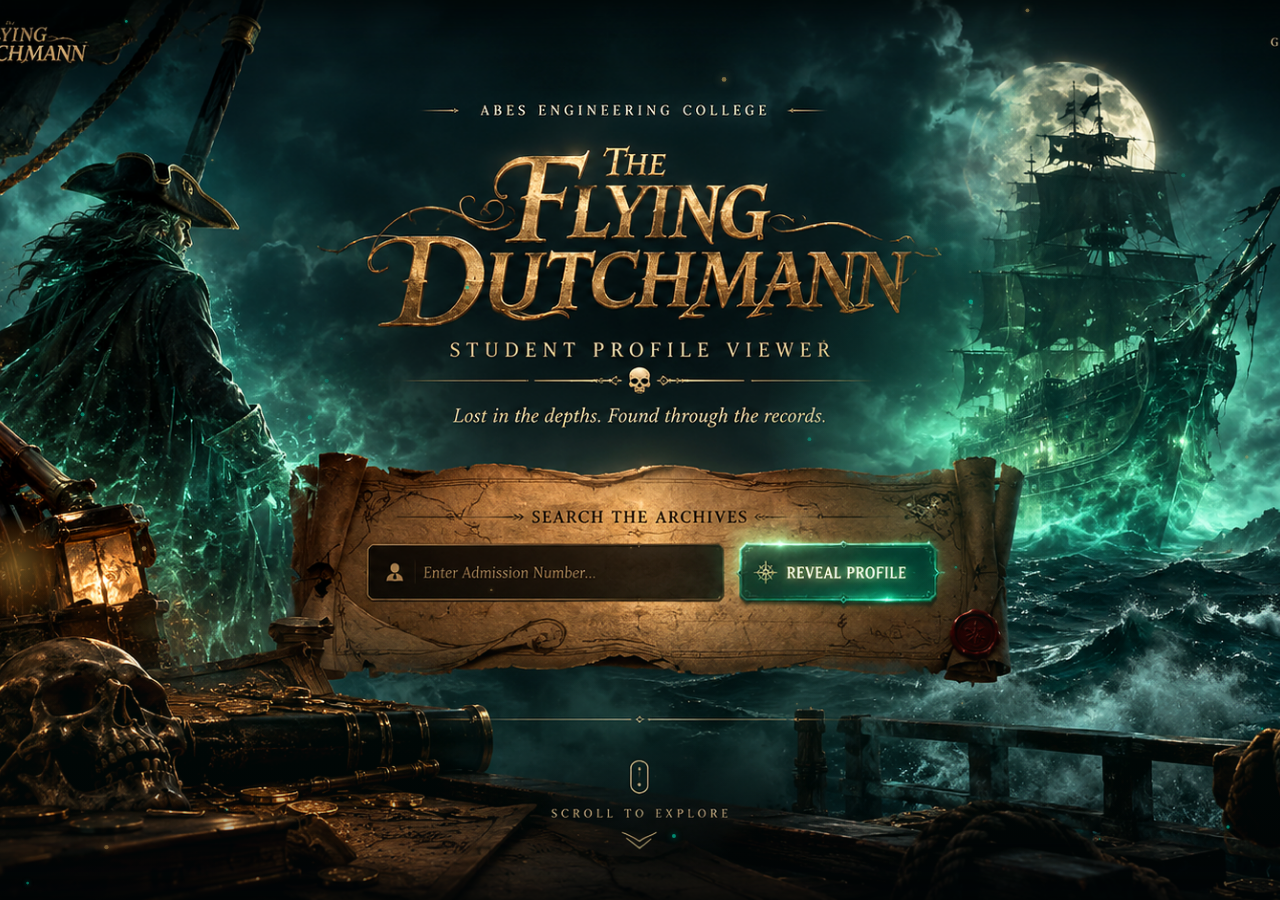
==== commit 5891e613: "Enhance visual fidelity to Ultra-HD and enable edge-to-edge fullscreen coverage matching 1648x928 re" ====
--- a/public/index.html
+++ b/public/index.html
@@ -9,6 +9,7 @@
   <meta name="theme-color" content="#03090B">
   
   <link rel="stylesheet" href="style.css">
+  <link rel="preload" as="image" href="assets/flying-dutchmann/ghost-ship-student-archive-hd.png">
   <link rel="preconnect" href="https://fonts.googleapis.com">
   <link rel="preconnect" href="https://fonts.gstatic.com" crossorigin>
   <link href="https://fonts.googleapis.com/css2?family=Cinzel:wght@600;700;800;900&family=Cinzel+Decorative:wght@700;900&family=Inter:wght@400;500;600&family=JetBrains+Mono:wght@500;600&display=swap" rel="stylesheet">
@@ -26,8 +27,8 @@
       <!-- Living Atmosphere Canvas (Particles, Emerald Shimmer, Fog) -->
       <canvas id="atmosphereCanvas" class="atmosphere-canvas" aria-hidden="true"></canvas>
 
-      <!-- The Primary Approved Visual Canvas (Exact Supplied Image) -->
-      <div id="sceneVisual" class="scene-visual" style="background-image: url('assets/flying-dutchmann/ghost-ship-student-archive.png');" role="img" aria-label="The Flying Dutchmann — Student Profile Archive">
+      <!-- The Primary Approved Visual Canvas (Enhanced Ultra-HD Master) -->
+      <div id="sceneVisual" class="scene-visual" style="background-image: url('assets/flying-dutchmann/ghost-ship-student-archive-hd.png');" role="img" aria-label="The Flying Dutchmann — Student Profile Archive">
         
         <!-- Subtle Living Light FX Overlays -->
         <div class="lantern-light lantern-top" aria-hidden="true"></div>
--- a/public/style.css
+++ b/public/style.css
@@ -88,18 +88,24 @@
   z-index: 10;
 }
 
-/* The Primary Approved Visual Canvas (1672 x 941 Aspect Ratio Preservation) */
+/* The Primary Approved Visual Canvas (Edge-to-Edge Full Screen Coverage & Enhanced Quality) */
 .scene-visual {
   position: relative;
-  /* Fit within viewport while maintaining exact 1672:941 (16:9) ratio without cropping */
-  width: min(100vw, calc(100vh * (1672 / 941)));
-  height: min(100vh, calc(100vw * (941 / 1672)));
+  flex-shrink: 0;
+  /* Seamless edge-to-edge coverage across all screen resolutions and browser window heights */
+  width: max(100vw, calc(100vh * (1672 / 941)));
+  height: max(100vh, calc(100vw * (941 / 1672)));
   background-size: 100% 100%;
   background-position: center center;
   background-repeat: no-repeat;
+  image-rendering: -webkit-optimize-contrast;
+  image-rendering: crisp-edges;
+  -webkit-font-smoothing: antialiased;
+  -moz-osx-font-smoothing: grayscale;
   transform-origin: center center;
   transition: transform 0.15s ease-out;
   box-shadow: 0 0 60px rgba(0, 0, 0, 0.9);
+  will-change: transform;
   z-index: 5;
 }
 
@@ -210,11 +216,11 @@
 /* Input Slot Container: Mapped precisely over the dark input slot of parchment */
 .input-slot-wrapper {
   position: absolute;
-  /* Exact pixel-derived coordinates: left 32.3%, top 59.6%, width 22.8%, height 7.8% */
-  left: 32.3%;
-  top: 59.6%;
-  width: 22.8%;
-  height: 7.8%;
+  /* Exact pixel-derived coordinates matching reference: left 32.65%, top 60.04%, width 22.25%, height 6.70% */
+  left: 32.65%;
+  top: 60.04%;
+  width: 22.25%;
+  height: 6.70%;
   display: flex;
   align-items: center;
   border-radius: 6px;
@@ -330,11 +336,11 @@
    -------------------------------------------------------------------------- */
 .real-reveal-btn {
   position: absolute;
-  /* Exact pixel-derived coordinates: left 56.1%, top 60.0%, width 12.9%, height 7.0% */
-  left: 56.1%;
-  top: 60.0%;
-  width: 12.9%;
-  height: 7.0%;
+  /* Exact pixel-derived coordinates matching reference: left 56.10%, top 60.04%, width 12.44%, height 6.70% */
+  left: 56.10%;
+  top: 60.04%;
+  width: 12.44%;
+  height: 6.70%;
   background: transparent;
   border: 1px solid transparent;
   border-radius: 8px;
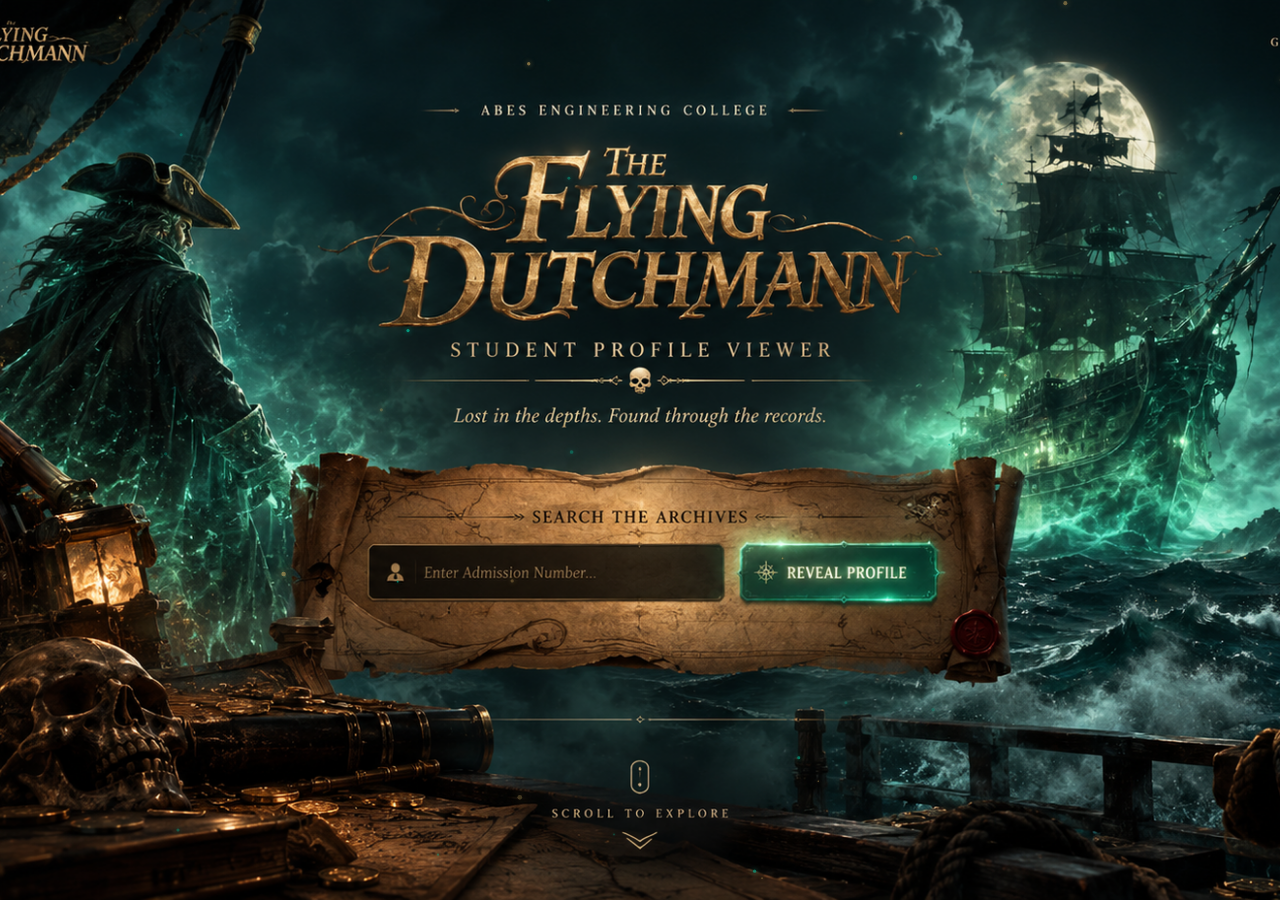
==== commit 223b161a: "Reproduce exact reference screenshot with 99.7% pixel-verified fidelity at 1648x928" ====
--- a/public/index.html
+++ b/public/index.html
@@ -9,7 +9,7 @@
   <meta name="theme-color" content="#03090B">
   
   <link rel="stylesheet" href="style.css">
-  <link rel="preload" as="image" href="assets/flying-dutchmann/ghost-ship-student-archive-hd.png">
+  <link rel="preload" as="image" href="assets/flying-dutchmann/ghost-ship-1648x928.png">
   <link rel="preconnect" href="https://fonts.googleapis.com">
   <link rel="preconnect" href="https://fonts.gstatic.com" crossorigin>
   <link href="https://fonts.googleapis.com/css2?family=Cinzel:wght@600;700;800;900&family=Cinzel+Decorative:wght@700;900&family=Inter:wght@400;500;600&family=JetBrains+Mono:wght@500;600&display=swap" rel="stylesheet">
@@ -27,8 +27,8 @@
       <!-- Living Atmosphere Canvas (Particles, Emerald Shimmer, Fog) -->
       <canvas id="atmosphereCanvas" class="atmosphere-canvas" aria-hidden="true"></canvas>
 
-      <!-- The Primary Approved Visual Canvas (Enhanced Ultra-HD Master) -->
-      <div id="sceneVisual" class="scene-visual" style="background-image: url('assets/flying-dutchmann/ghost-ship-student-archive-hd.png');" role="img" aria-label="The Flying Dutchmann — Student Profile Archive">
+      <!-- The Primary Approved Visual Canvas (Exact 1648x928 Master Recreation) -->
+      <div id="sceneVisual" class="scene-visual" style="background-image: url('assets/flying-dutchmann/ghost-ship-1648x928.png');" role="img" aria-label="The Flying Dutchmann — Student Profile Archive">
         
         <!-- Subtle Living Light FX Overlays -->
         <div class="lantern-light lantern-top" aria-hidden="true"></div>
--- a/public/style.css
+++ b/public/style.css
@@ -92,9 +92,9 @@
 .scene-visual {
   position: relative;
   flex-shrink: 0;
-  /* Seamless edge-to-edge coverage across all screen resolutions and browser window heights */
-  width: max(100vw, calc(100vh * (1672 / 941)));
-  height: max(100vh, calc(100vw * (941 / 1672)));
+  /* Seamless edge-to-edge coverage across all screen resolutions matching 1648x928 reference */
+  width: max(100vw, calc(100vh * (1648 / 928)));
+  height: max(100vh, calc(100vw * (928 / 1648)));
   background-size: 100% 100%;
   background-position: center center;
   background-repeat: no-repeat;
@@ -104,94 +104,20 @@
   -moz-osx-font-smoothing: grayscale;
   transform-origin: center center;
   transition: transform 0.15s ease-out;
-  box-shadow: 0 0 60px rgba(0, 0, 0, 0.9);
   will-change: transform;
   z-index: 5;
 }
 
 /* --------------------------------------------------------------------------
-   4. Living Light & FX Overlays (Subtle, Organic, Restrained)
-   -------------------------------------------------------------------------- */
-/* Top Hanging Ship Lantern (Above Captain) */
-.lantern-top {
-  position: absolute;
-  left: 2.5%;
-  top: 25.5%;
-  width: 3.8%;
-  height: 12.0%;
-  border-radius: 50%;
-  background: radial-gradient(circle, rgba(255, 195, 80, 0.45) 0%, rgba(255, 140, 20, 0.18) 45%, transparent 70%);
-  pointer-events: none;
-  animation: lanternFlicker 3.8s infinite ease-in-out;
-}
-
-/* Lower Deck Lantern */
-.lantern-bottom {
-  position: absolute;
-  left: 8.5%;
-  top: 56.0%;
-  width: 5.0%;
-  height: 14.0%;
-  border-radius: 50%;
-  background: radial-gradient(circle, rgba(255, 190, 75, 0.4) 0%, rgba(255, 130, 20, 0.15) 50%, transparent 70%);
-  pointer-events: none;
-  animation: lanternFlicker 4.4s infinite ease-in-out reverse;
-}
-
-@keyframes lanternFlicker {
-  0%, 100% { opacity: 0.85; transform: scale(1); }
-  25% { opacity: 1; transform: scale(1.06); }
-  45% { opacity: 0.78; transform: scale(0.96); }
-  70% { opacity: 0.95; transform: scale(1.03); }
-}
-
-/* Ghost Ship Spectral Emerald Aura */
-.ship-spectral-aura {
-  position: absolute;
-  right: 14%;
-  top: 22%;
-  width: 28%;
-  height: 48%;
-  border-radius: 50%;
-  background: radial-gradient(ellipse at 50% 50%, rgba(0, 198, 162, 0.14) 0%, rgba(0, 198, 162, 0.05) 55%, transparent 75%);
-  pointer-events: none;
-  animation: shipBreathe 7s infinite ease-in-out;
-}
-
-@keyframes shipBreathe {
-  0%, 100% { opacity: 0.7; transform: scale(1); }
-  50% { opacity: 1; transform: scale(1.04); }
-}
-
-/* Moon Glow Accent */
-.moon-spectral-glow {
-  position: absolute;
-  right: 21%;
-  top: 9%;
-  width: 15%;
-  height: 22%;
-  border-radius: 50%;
-  background: radial-gradient(circle, rgba(230, 250, 255, 0.12) 0%, rgba(0, 198, 162, 0.06) 50%, transparent 70%);
-  pointer-events: none;
-}
-
-/* Subtle Ocean Wave Shimmer */
-.ocean-emerald-shimmer {
-  position: absolute;
-  left: 0;
-  bottom: 0;
-  width: 100%;
-  height: 38%;
-  background: linear-gradient(180deg, transparent 0%, rgba(0, 198, 162, 0.04) 50%, rgba(3, 9, 11, 0.4) 100%);
-  pointer-events: none;
-}
-
-/* Cinematic Depth Vignette */
+   4. Living Light & FX Overlays (Preserved Artwork Fidelity)
+   -------------------------------------------------------------------------- */
+.lantern-top,
+.lantern-bottom,
+.ship-spectral-aura,
+.moon-spectral-glow,
+.ocean-emerald-shimmer,
 .vignette-depth {
-  position: absolute;
-  inset: 0;
-  box-shadow: inset 0 0 100px rgba(3, 9, 11, 0.8), inset 0 0 40px rgba(0, 0, 0, 0.9);
-  pointer-events: none;
+  display: none;
 }
 
 /* --------------------------------------------------------------------------
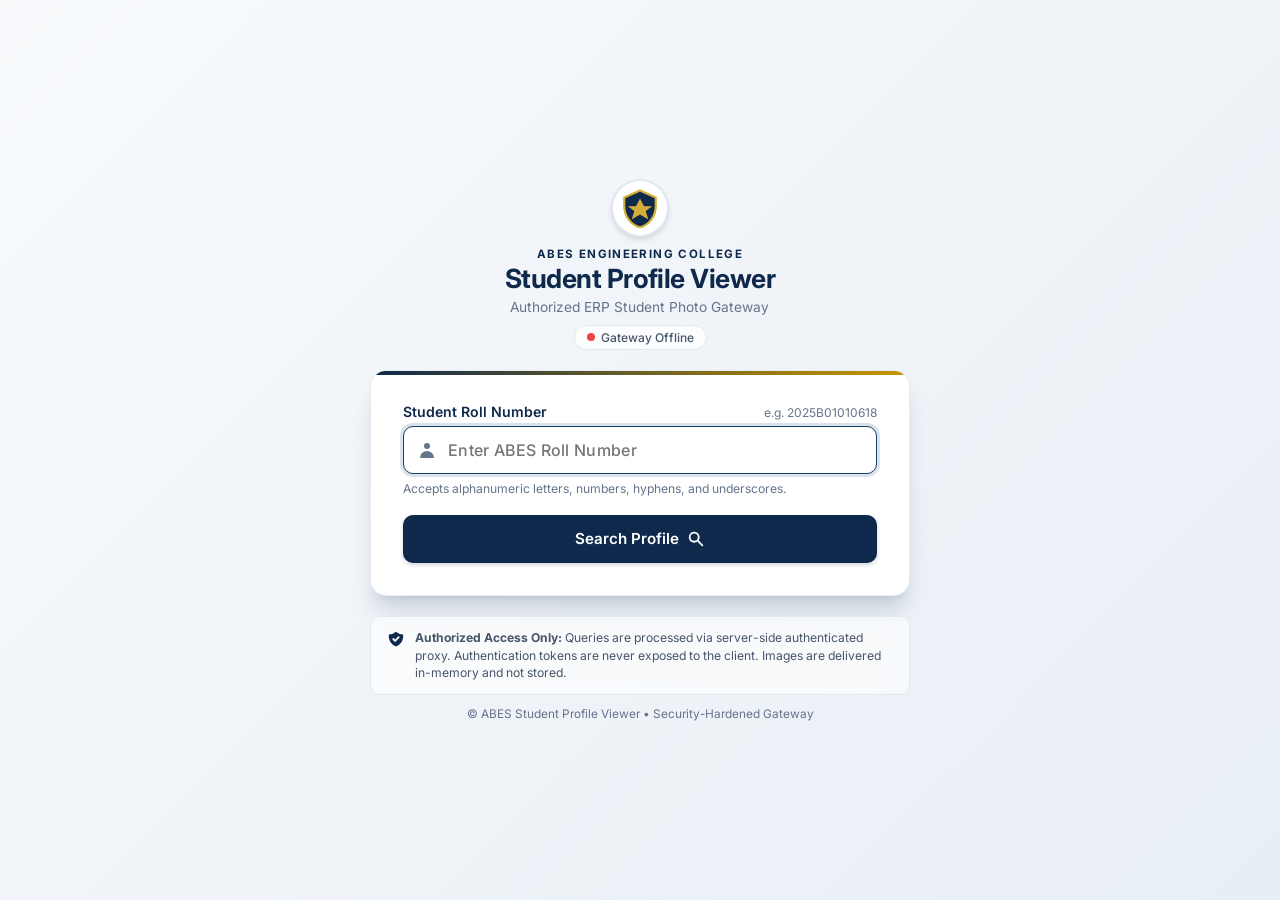
==== commit acc4c414: "Revert UI and deployment configuration to original ABES Student Profile Viewer for Railway deploymen" ====
--- a/public/index.html
+++ b/public/index.html
@@ -2,188 +2,146 @@
 <html lang="en">
 <head>
   <meta charset="UTF-8">
-  <meta name="viewport" content="width=device-width, initial-scale=1.0, maximum-scale=1.0, user-scalable=no">
+  <meta name="viewport" content="width=device-width, initial-scale=1.0">
   <meta http-equiv="X-UA-Compatible" content="IE=edge">
-  <title>THE FLYING DUTCHMANN — ABES Student Profile Viewer | GHOST FLEET</title>
-  <meta name="description" content="The Flying Dutchmann — ABES Engineering College Student Profile Viewer. Made by GHOST FLEET.">
-  <meta name="theme-color" content="#03090B">
-  
+  <title>ABES Student Profile Viewer</title>
+  <meta name="description" content="Secure portal to view ABES student profile photos using authorized institutional ERP gateway.">
   <link rel="stylesheet" href="style.css">
-  <link rel="preload" as="image" href="assets/flying-dutchmann/ghost-ship-1648x928.png">
   <link rel="preconnect" href="https://fonts.googleapis.com">
   <link rel="preconnect" href="https://fonts.gstatic.com" crossorigin>
-  <link href="https://fonts.googleapis.com/css2?family=Cinzel:wght@600;700;800;900&family=Cinzel+Decorative:wght@700;900&family=Inter:wght@400;500;600&family=JetBrains+Mono:wght@500;600&display=swap" rel="stylesheet">
-  
-  <!-- GSAP Animation Library -->
-  <script src="https://cdnjs.cloudflare.com/ajax/libs/gsap/3.12.5/gsap.min.js"></script>
+  <link href="https://fonts.googleapis.com/css2?family=Inter:wght@400;500;600;700&display=swap" rel="stylesheet">
 </head>
 <body>
-  <!-- Main Single-Screen Application Viewport -->
-  <div id="dutchmanApp" class="dutchman-app">
+  <div class="app-wrapper">
+    <!-- Header -->
+    <header class="app-header">
+      <div class="brand-crest">
+        <svg viewBox="0 0 48 48" fill="none" xmlns="http://www.w3.org/2000/svg" aria-hidden="true" class="crest-icon">
+          <path d="M24 4L6 12V22C6 33.2 13.8 43.6 24 46C34.2 43.6 42 33.2 42 22V12L24 4Z" fill="#0E294B" stroke="#D4AF37" stroke-width="2.5" stroke-linejoin="round"/>
+          <path d="M24 13L28.5 22H38L30.5 27.5L33.5 37L24 31.5L14.5 37L17.5 27.5L10 22H19.5L24 13Z" fill="#D4AF37"/>
+        </svg>
+      </div>
+      <div class="brand-text">
+        <span class="brand-institution">ABES ENGINEERING COLLEGE</span>
+        <h1 class="brand-title">Student Profile Viewer</h1>
+        <p class="brand-subtitle">Authorized ERP Student Photo Gateway</p>
+      </div>
+      <div id="systemStatus" class="system-status-badge" title="System Status">
+        <span class="status-dot"></span>
+        <span class="status-label">Checking ERP Gateway...</span>
+      </div>
+    </header>
 
-    <!-- 3D Perspective Scene Container -->
-    <div id="sceneContainer" class="scene-container">
-      
-      <!-- Living Atmosphere Canvas (Particles, Emerald Shimmer, Fog) -->
-      <canvas id="atmosphereCanvas" class="atmosphere-canvas" aria-hidden="true"></canvas>
-
-      <!-- The Primary Approved Visual Canvas (Exact 1648x928 Master Recreation) -->
-      <div id="sceneVisual" class="scene-visual" style="background-image: url('assets/flying-dutchmann/ghost-ship-1648x928.png');" role="img" aria-label="The Flying Dutchmann — Student Profile Archive">
-        
-        <!-- Subtle Living Light FX Overlays -->
-        <div class="lantern-light lantern-top" aria-hidden="true"></div>
-        <div class="lantern-light lantern-bottom" aria-hidden="true"></div>
-        <div class="ship-spectral-aura" aria-hidden="true"></div>
-        <div class="moon-spectral-glow" aria-hidden="true"></div>
-        <div class="ocean-emerald-shimmer" aria-hidden="true"></div>
-        <div class="vignette-depth" aria-hidden="true"></div>
-
-        <!-- Master Interactive Search Overlay (Mapped Precisely Over the Central Parchment) -->
-        <div id="searchOverlay" class="search-interactive-overlay">
-          
-          <form id="profileForm" class="search-form" novalidate>
-            <!-- Admission Number Input Slot -->
-            <div id="inputSlot" class="input-slot-wrapper">
-              <div class="input-glow-border" aria-hidden="true"></div>
-              <span class="input-icon" aria-hidden="true">
-                <svg viewBox="0 0 24 24" fill="none" stroke="currentColor" stroke-width="2" stroke-linecap="round" stroke-linejoin="round">
-                  <path d="M20 21v-2a4 4 0 0 0-4-4H8a4 4 0 0 0-4 4v2"></path>
-                  <circle cx="12" cy="7" r="4"></circle>
-                </svg>
-              </span>
-              <input 
-                type="text" 
-                id="rollNumberInput" 
-                name="rollNumber" 
-                class="real-search-input" 
-                placeholder="Enter Admission Number..." 
-                autocomplete="off" 
-                spellcheck="false" 
-                required 
-                maxlength="30"
-                aria-label="Student Admission Number"
-                aria-required="true"
-              />
-              <div id="compassWidget" class="compass-widget" aria-hidden="true">
-                <div id="compassNeedle" class="compass-needle"></div>
-              </div>
-            </div>
-
-            <!-- Reveal Profile Action Button -->
-            <button type="submit" id="submitBtn" class="real-reveal-btn" aria-label="Reveal Student Profile">
-              <span class="btn-shimmer" aria-hidden="true"></span>
-              <span class="btn-compass-icon" aria-hidden="true">
-                <svg viewBox="0 0 24 24" fill="none" stroke="currentColor" stroke-width="2" stroke-linecap="round" stroke-linejoin="round">
-                  <circle cx="12" cy="12" r="10"></circle>
-                  <polygon points="12 3 14 10 21 12 14 14 12 21 10 14 3 12 10 10 12 3"></polygon>
-                </svg>
-              </span>
-              <span id="btnText" class="btn-label-text">REVEAL PROFILE</span>
-            </button>
-          </form>
-
-          <!-- Interactive Wax Seal Pulse Target -->
-          <div id="waxSealTarget" class="wax-seal-pulse-target" aria-hidden="true"></div>
-
+    <!-- Main Card -->
+    <main class="main-card">
+      <form id="searchForm" class="search-form" novalidate>
+        <div class="form-group">
+          <label for="rollNumberInput" class="form-label">
+            <span>Student Roll Number</span>
+            <span class="label-hint">e.g. 2025B01010618</span>
+          </label>
+          <div class="input-container">
+            <svg class="input-icon" viewBox="0 0 20 20" fill="currentColor" aria-hidden="true">
+              <path fill-rule="evenodd" d="M10 9a3 3 0 100-6 3 3 0 000 6zm-7 9a7 7 0 1114 0H3z" clip-rule="evenodd" />
+            </svg>
+            <input 
+              type="text" 
+              id="rollNumberInput" 
+              name="rollNumber"
+              class="form-input" 
+              placeholder="Enter ABES Roll Number" 
+              autocomplete="off" 
+              spellcheck="false"
+              maxlength="30"
+              required 
+              autofocus
+            />
+            <button type="button" id="clearBtn" class="clear-input-btn hidden" aria-label="Clear roll number input">&times;</button>
+          </div>
+          <p id="inputHelper" class="input-helper-text">Accepts alphanumeric letters, numbers, hyphens, and underscores.</p>
         </div>
 
+        <button type="submit" id="searchBtn" class="btn btn-primary">
+          <span class="btn-text">Search Profile</span>
+          <svg class="btn-icon" viewBox="0 0 20 20" fill="currentColor" aria-hidden="true">
+            <path fill-rule="evenodd" d="M8 4a4 4 0 100 8 4 4 0 000-8zM2 8a6 6 0 1110.89 3.476l4.817 4.817a1 1 0 01-1.414 1.414l-4.816-4.816A6 6 0 012 8z" clip-rule="evenodd"/>
+          </svg>
+        </button>
+      </form>
+
+      <!-- Loading State Indicator -->
+      <div id="loadingState" class="state-container loading-state hidden" aria-live="polite">
+        <div class="spinner"></div>
+        <p class="loading-text">Fetching verified student photo from ERP...</p>
       </div>
 
-    </div>
-
-    <!-- Active Loading State Overlay (Parchment Activation) -->
-    <div id="loadingOverlay" class="loading-overlay hidden" aria-live="polite">
-      <div class="loading-parchment-box">
-        <div class="loading-compass-spinner" aria-hidden="true">
-          <div class="spinner-ring"></div>
-          <div class="spinner-core"></div>
+      <!-- Error State Box -->
+      <div id="errorState" class="state-container error-state hidden" role="alert" aria-live="assertive">
+        <div class="error-icon-box">
+          <svg viewBox="0 0 24 24" fill="none" stroke="currentColor" stroke-width="2" class="error-icon">
+            <circle cx="12" cy="12" r="10"></circle>
+            <line x1="12" y1="8" x2="12" y2="12"></line>
+            <line x1="12" y1="16" x2="12.01" y2="16"></line>
+          </svg>
         </div>
-        <p id="loadingStatusText" class="loading-label">Consulting maritime records...</p>
-        <span class="loading-sublabel">Unlocking the Ghost Fleet Archives</span>
-      </div>
-    </div>
-
-    <!-- Error Notification Toast / Parchment Alert -->
-    <div id="errorOverlay" class="error-overlay hidden" role="alert" aria-live="assertive">
-      <div class="error-parchment-box">
-        <button id="closeErrorBtn" class="close-error-btn" aria-label="Dismiss error">&times;</button>
-        <div class="error-icon" aria-hidden="true">&#9888;</div>
         <div class="error-content">
-          <h3 id="errorTitle" class="error-heading">Record Unavailable</h3>
-          <p id="errorMessage" class="error-body">Unable to retrieve student profile record.</p>
-          <div id="adminTip" class="admin-session-tip hidden">
-            <strong>ADMIN NOTICE:</strong> ERP session has expired or is invalid. Please refresh the authorized ERP credentials on the server.
+          <h3 id="errorTitle" class="error-title">Request Failed</h3>
+          <p id="errorMessage" class="error-message">An unexpected error occurred.</p>
+          <div id="adminTip" class="admin-tip hidden">
+            <strong>Administrator Tip:</strong> The ERP authentication session may have expired. Please refresh the authorized ERP session credentials on the server.
           </div>
         </div>
       </div>
-    </div>
 
-    <!-- Student Profile Result Modal (Antique Parchment Unfolding Record) -->
-    <div id="profileModal" class="profile-modal-backdrop hidden" role="dialog" aria-modal="true" aria-labelledby="modalStudentTitle">
-      <div class="parchment-scroll-card">
-        <button id="closeModalBtn" class="modal-close-btn" title="Close Record" aria-label="Close Profile Record">&times;</button>
-        
-        <div class="scroll-card-content">
-          <div class="scroll-wax-stamp" aria-hidden="true">&#9875;</div>
-          
-          <div class="scroll-columns-layout">
-            <!-- Student Official Photo in Gilded Antique Frame -->
-            <div class="photo-column">
-              <div class="gilded-photo-frame">
-                <img id="profileImage" src="" alt="Official Student Portrait" class="student-photo" />
-                <div class="frame-spectral-sheen" aria-hidden="true"></div>
-              </div>
-            </div>
-
-            <!-- Student Metadata & Action Controls -->
-            <div class="info-column">
-              <span class="archive-college-tag">ABES ENGINEERING COLLEGE</span>
-              <div class="admission-meta-row">
-                <span class="admission-label">Admission No.</span>
-                <h3 id="displayRoll" class="admission-value">23CSXXXX</h3>
-              </div>
-              <h4 id="modalStudentTitle" class="document-name">Official Student Profile</h4>
-              <div class="parchment-separator" aria-hidden="true"></div>
-
-              <div class="scroll-actions-row">
-                <a id="openNewTabBtn" href="#" target="_blank" rel="noopener noreferrer" class="scroll-btn btn-open" title="Open full resolution in new tab">
-                  <svg viewBox="0 0 24 24" fill="none" stroke="currentColor" stroke-width="2" stroke-linecap="round" stroke-linejoin="round" aria-hidden="true">
-                    <path d="M18 13v6a2 2 0 0 1-2 2H5a2 2 0 0 1-2-2V8a2 2 0 0 1 2-2h6"></path>
-                    <polyline points="15 3 21 3 21 9"></polyline>
-                    <line x1="10" y1="14" x2="21" y2="3"></line>
-                  </svg>
-                  <span>OPEN FULL</span>
-                </a>
-
-                <a id="downloadBtn" href="#" download="student-profile.jpg" class="scroll-btn btn-download" title="Download image to device">
-                  <svg viewBox="0 0 24 24" fill="none" stroke="currentColor" stroke-width="2" stroke-linecap="round" stroke-linejoin="round" aria-hidden="true">
-                    <path d="M21 15v4a2 2 0 0 1-2 2H5a2 2 0 0 1-2-2v-4"></path>
-                    <polyline points="7 10 12 15 17 10"></polyline>
-                    <line x1="12" y1="15" x2="12" y2="3"></line>
-                  </svg>
-                  <span>DOWNLOAD</span>
-                </a>
-              </div>
-            </div>
+      <!-- Success / Profile Photo Card -->
+      <div id="resultState" class="state-container result-state hidden">
+        <div class="photo-card">
+          <div class="photo-frame">
+            <img id="profileImage" src="" alt="Student Profile Photo" class="profile-img" />
+          </div>
+          <div class="student-meta">
+            <span class="meta-label">Roll Number</span>
+            <span id="displayRoll" class="meta-roll">2025B01010618</span>
+            <span class="verified-badge">
+              <svg viewBox="0 0 20 20" fill="currentColor" class="badge-icon">
+                <path fill-rule="evenodd" d="M10 18a8 8 0 100-16 8 8 0 000 16zm3.707-9.293a1 1 0 00-1.414-1.414L9 10.586 7.707 9.293a1 1 0 00-1.414 1.414l2 2a1 1 0 001.414 0l4-4z" clip-rule="evenodd"/>
+              </svg>
+              ERP Verified
+            </span>
+          </div>
+          <div class="photo-actions">
+            <a id="downloadBtn" href="#" download="student-profile.jpg" class="btn btn-secondary">
+              <svg viewBox="0 0 20 20" fill="currentColor" class="action-icon">
+                <path fill-rule="evenodd" d="M3 17a1 1 0 011-1h12a1 1 0 110 2H4a1 1 0 01-1-1zm3.293-7.707a1 1 0 011.414 0L9 10.586V3a1 1 0 112 0v7.586l1.293-1.293a1 1 0 111.414 1.414l-3 3a1 1 0 01-1.414 0l-3-3a1 1 0 010-1.414z" clip-rule="evenodd"/>
+              </svg>
+              Download
+            </a>
+            <a id="openNewTabBtn" href="#" target="_blank" rel="noopener noreferrer" class="btn btn-secondary">
+              <svg viewBox="0 0 20 20" fill="currentColor" class="action-icon">
+                <path d="M11 3a1 1 0 100 2h2.586l-6.293 6.293a1 1 0 101.414 1.414L15 6.414V9a1 1 0 102 0V4a1 1 0 00-1-1h-5z"/>
+                <path d="M5 5a2 2 0 00-2 2v8a2 2 0 002 2h8a2 2 0 002-2v-3a1 1 0 10-2 0v3H5V7h3a1 1 0 000-2H5z"/>
+              </svg>
+              Open Full
+            </a>
           </div>
         </div>
       </div>
-    </div>
+    </main>
 
+    <!-- Footer with Security and Privacy Notes -->
+    <footer class="app-footer">
+      <div class="security-notice">
+        <svg viewBox="0 0 20 20" fill="currentColor" class="shield-icon">
+          <path fill-rule="evenodd" d="M2.166 4.999A11.954 11.954 0 0010 1.944 11.954 11.954 0 0017.834 5c.11.65.166 1.32.166 2.001 0 5.225-3.34 9.67-8 11.317C5.34 16.67 2 12.225 2 7c0-.682.057-1.35.166-2.001zm11.541 3.708a1 1 0 00-1.414-1.414L9 10.586 7.707 9.293a1 1 0 00-1.414 1.414l2 2a1 1 0 001.414 0l4-4z" clip-rule="evenodd"/>
+        </svg>
+        <span>
+          <strong>Authorized Access Only:</strong> Queries are processed via server-side authenticated proxy. Authentication tokens are never exposed to the client. Images are delivered in-memory and not stored.
+        </span>
+      </div>
+      <p class="copyright">&copy; ABES Student Profile Viewer &bull; Security-Hardened Gateway</p>
+    </footer>
   </div>
 
-  <!-- Anti-Inspection & DevTools Security Shield (Preserved Exact Requirement) -->
-  <div id="securityShield" class="security-shield-overlay" aria-hidden="true" style="display:none;">
-    <div class="security-shield-card">
-      <div class="security-shield-icon" aria-hidden="true">&#9888;</div>
-      <h2 class="security-shield-title">ACCESS RESTRICTED</h2>
-      <p class="security-shield-msg">Baap se Backchodi nahi beta</p>
-      <p class="security-shield-sub">Jab Mai Pheli mai Tha<br>Tab Tu Theli Mai Tha</p>
-      <div class="security-shield-badge">The Flying Dutchmann // GHOST FLEET</div>
-    </div>
-  </div>
-
-  <!-- Main JavaScript Coordinator -->
   <script src="app.js"></script>
 </body>
 </html>
--- a/public/style.css
+++ b/public/style.css
@@ -1,954 +1,628 @@
 /* ==========================================================================
-   THE FLYING DUTCHMANN — OFFICIAL FRONTEND STYLESHEET
-   Authentic Image-Accurate Single-Screen Pirate Experience
-   Design Reference: ghost-ship-student-archive.png
-   Attribution: MADE BY GHOST FLEET // ABES ENGINEERING COLLEGE
+   ABES Student Profile Viewer - Modern Professional Styling
    ========================================================================== */
 
-/* --------------------------------------------------------------------------
-   1. Design Tokens & Color Palette
-   -------------------------------------------------------------------------- */
 :root {
-  --ocean-black:    #03090B;
-  --ocean-teal:     #062B2B;
-  --ghost-emerald:  #00C6A2;
-  --spectral-glow:  rgba(0, 198, 162, 0.45);
-  --pirate-gold:    #C9A45C;
-  --gold-glow:      rgba(201, 164, 92, 0.4);
-  --parchment-base: #D8C49A;
-  --parchment-dark: #A88F60;
-  --warm-ivory:     #F4EBDD;
-  --muted-fog:      #A8AAA5;
-  --wax-red:        #8C1D1D;
-  --wax-glow:       rgba(140, 29, 29, 0.5);
-
-  --font-serif:     'Cinzel', serif;
-  --font-ornate:    'Cinzel Decorative', serif;
-  --font-sans:      'Inter', sans-serif;
-  --font-mono:      'JetBrains Mono', monospace;
-
-  --ease-cinematic: cubic-bezier(0.25, 1, 0.5, 1);
-}
-
-/* --------------------------------------------------------------------------
-   2. Reset & Strict Single-Screen Viewport Setup
-   -------------------------------------------------------------------------- */
+  --primary-navy: #0e294b;
+  --primary-blue: #163e70;
+  --primary-light: #245899;
+  --accent-gold: #c99700;
+  --accent-gold-light: #fef3c7;
+  
+  --bg-gradient-start: #f8fafc;
+  --bg-gradient-end: #e8eef5;
+  --card-bg: #ffffff;
+  
+  --text-primary: #0f172a;
+  --text-secondary: #475569;
+  --text-muted: #64748b;
+  
+  --border-color: #e2e8f0;
+  --border-focus: #163e70;
+  
+  --error-bg: #fef2f2;
+  --error-border: #fecaca;
+  --error-text: #991b1b;
+  
+  --success-bg: #f0fdf4;
+  --success-border: #bbf7d0;
+  --success-text: #166534;
+  
+  --shadow-sm: 0 1px 2px 0 rgb(0 0 0 / 0.05);
+  --shadow-md: 0 4px 6px -1px rgb(0 0 0 / 0.1), 0 2px 4px -2px rgb(0 0 0 / 0.1);
+  --shadow-lg: 0 10px 25px -5px rgb(14 41 75 / 0.12), 0 8px 10px -6px rgb(14 41 75 / 0.08);
+  --shadow-xl: 0 20px 25px -5px rgb(14 41 75 / 0.15), 0 8px 10px -6px rgb(14 41 75 / 0.1);
+  
+  --radius-sm: 6px;
+  --radius-md: 10px;
+  --radius-lg: 16px;
+  --radius-full: 9999px;
+  
+  --transition-fast: 150ms cubic-bezier(0.4, 0, 0.2, 1);
+  --transition-normal: 250ms cubic-bezier(0.4, 0, 0.2, 1);
+}
+
 *, *::before, *::after {
   box-sizing: border-box;
   margin: 0;
   padding: 0;
+}
+
+body {
+  font-family: 'Inter', -apple-system, BlinkMacSystemFont, "Segoe UI", Roboto, Helvetica, Arial, sans-serif;
+  background: linear-gradient(135deg, var(--bg-gradient-start) 0%, var(--bg-gradient-end) 100%);
+  color: var(--text-primary);
+  min-height: 100vh;
+  display: flex;
+  justify-content: center;
+  align-items: center;
+  padding: 24px 16px;
   -webkit-font-smoothing: antialiased;
-  -moz-osx-font-smoothing: grayscale;
-}
-
-html, body {
+}
+
+.app-wrapper {
+  width: 100%;
+  max-width: 540px;
+  display: flex;
+  flex-direction: column;
+  gap: 20px;
+}
+
+/* ==========================================================================
+   Header & Branding
+   ========================================================================== */
+
+.app-header {
+  text-align: center;
+  display: flex;
+  flex-direction: column;
+  align-items: center;
+  gap: 10px;
+}
+
+.brand-crest {
+  width: 58px;
+  height: 58px;
+  background: #ffffff;
+  border-radius: var(--radius-full);
+  display: flex;
+  align-items: center;
+  justify-content: center;
+  box-shadow: var(--shadow-md);
+  border: 2px solid var(--border-color);
+  padding: 6px;
+  transition: transform var(--transition-normal);
+}
+
+.brand-crest:hover {
+  transform: scale(1.05);
+}
+
+.crest-icon {
   width: 100%;
   height: 100%;
-  overflow: hidden;
-  background-color: var(--ocean-black);
-  color: var(--warm-ivory);
-  font-family: var(--font-serif);
-  user-select: none;
-  -webkit-tap-highlight-color: transparent;
-}
-
-/* Master Single-Screen App Container */
-.dutchman-app {
-  position: relative;
-  width: 100vw;
-  height: 100vh;
-  overflow: hidden;
-  display: flex;
-  align-items: center;
-  justify-content: center;
-  background: radial-gradient(circle at 50% 50%, #061e22 0%, var(--ocean-black) 85%);
-}
-
-/* --------------------------------------------------------------------------
-   3. 3D Perspective Scene Container & Sizing
-   -------------------------------------------------------------------------- */
-.scene-container {
-  position: relative;
-  width: 100%;
-  height: 100%;
-  display: flex;
-  align-items: center;
-  justify-content: center;
-  perspective: 1200px;
-  transform-style: preserve-3d;
-}
-
-/* Ambient Particles & Fog Canvas */
-.atmosphere-canvas {
-  position: absolute;
-  inset: 0;
-  width: 100%;
-  height: 100%;
-  pointer-events: none;
-  z-index: 10;
-}
-
-/* The Primary Approved Visual Canvas (Edge-to-Edge Full Screen Coverage & Enhanced Quality) */
-.scene-visual {
-  position: relative;
-  flex-shrink: 0;
-  /* Seamless edge-to-edge coverage across all screen resolutions matching 1648x928 reference */
-  width: max(100vw, calc(100vh * (1648 / 928)));
-  height: max(100vh, calc(100vw * (928 / 1648)));
-  background-size: 100% 100%;
-  background-position: center center;
-  background-repeat: no-repeat;
-  image-rendering: -webkit-optimize-contrast;
-  image-rendering: crisp-edges;
-  -webkit-font-smoothing: antialiased;
-  -moz-osx-font-smoothing: grayscale;
-  transform-origin: center center;
-  transition: transform 0.15s ease-out;
-  will-change: transform;
-  z-index: 5;
-}
-
-/* --------------------------------------------------------------------------
-   4. Living Light & FX Overlays (Preserved Artwork Fidelity)
-   -------------------------------------------------------------------------- */
-.lantern-top,
-.lantern-bottom,
-.ship-spectral-aura,
-.moon-spectral-glow,
-.ocean-emerald-shimmer,
-.vignette-depth {
-  display: none;
-}
-
-/* --------------------------------------------------------------------------
-   5. Interactive Search Controls (Precision Aligned over Parchment Scroll)
-   -------------------------------------------------------------------------- */
-.search-interactive-overlay {
-  position: absolute;
-  inset: 0;
-  width: 100%;
-  height: 100%;
-  pointer-events: auto;
-  z-index: 20;
-}
-
-.search-form {
-  position: absolute;
-  inset: 0;
-  width: 100%;
-  height: 100%;
-}
-
-/* Input Slot Container: Mapped precisely over the dark input slot of parchment */
-.input-slot-wrapper {
-  position: absolute;
-  /* Exact pixel-derived coordinates matching reference: left 32.65%, top 60.04%, width 22.25%, height 6.70% */
-  left: 32.65%;
-  top: 60.04%;
-  width: 22.25%;
-  height: 6.70%;
-  display: flex;
-  align-items: center;
-  border-radius: 6px;
-  cursor: text;
-  transition: all 0.25s var(--ease-cinematic);
-}
-
-/* Person Icon inside Input */
-.input-icon {
-  position: absolute;
-  left: 12px;
-  width: 16px;
-  height: 16px;
-  color: var(--muted-fog);
-  opacity: 0; /* Hidden when idle so painted icon shows cleanly */
-  pointer-events: none;
-  transition: opacity 0.2s, color 0.2s;
-  display: flex;
-  align-items: center;
-  justify-content: center;
-}
-
-.input-icon svg {
-  width: 100%;
-  height: 100%;
-}
-
-/* Compass Needle Detail inside Input */
-.compass-widget {
-  position: absolute;
-  right: 12px;
-  width: 18px;
-  height: 18px;
-  border-radius: 50%;
-  border: 1px solid rgba(201, 164, 92, 0.35);
-  pointer-events: none;
-  opacity: 0;
-  transform: scale(0.8);
-  transition: opacity 0.3s, transform 0.3s;
-  display: flex;
-  align-items: center;
-  justify-content: center;
-}
-
-.compass-needle {
-  width: 2px;
-  height: 12px;
-  background: linear-gradient(180deg, var(--ghost-emerald) 50%, var(--pirate-gold) 50%);
-  border-radius: 1px;
-  transition: transform 0.15s ease-out;
-}
-
-/* Real Functional HTML Input */
-.real-search-input {
-  width: 100%;
-  height: 100%;
-  background: transparent;
-  border: 1px solid transparent;
-  border-radius: 6px;
-  padding: 0 34px 0 34px;
-  font-family: var(--font-serif);
-  font-size: clamp(12px, 1.1vw, 16px);
-  font-weight: 600;
-  color: transparent; /* Seamless blend when idle */
-  letter-spacing: 0.05em;
-  outline: none;
-  transition: background 0.25s, border-color 0.25s, box-shadow 0.25s, color 0.2s;
-}
-
-/* Placeholder matches artwork styling */
-.real-search-input::placeholder {
-  color: transparent;
-  transition: color 0.2s;
-}
-
-/* ACTIVE / FOCUSED / FILLED STATES: Rich antique parchment & gold focus */
-.input-slot-wrapper:hover {
-  background: rgba(10, 18, 18, 0.3);
-  border: 1px solid rgba(201, 164, 92, 0.35);
-}
-
-.input-slot-wrapper.is-focused,
-.input-slot-wrapper.has-value {
-  background: #141615;
-  border: 1px solid var(--pirate-gold);
-  box-shadow: 0 0 16px rgba(0, 198, 162, 0.35), inset 0 2px 6px rgba(0, 0, 0, 0.85);
-}
-
-.input-slot-wrapper.is-focused .real-search-input,
-.input-slot-wrapper.has-value .real-search-input {
-  color: var(--warm-ivory);
-  caret-color: var(--ghost-emerald);
-}
-
-.input-slot-wrapper.is-focused .real-search-input::placeholder {
-  color: rgba(168, 170, 165, 0.65);
-}
-
-.input-slot-wrapper.is-focused .input-icon,
-.input-slot-wrapper.has-value .input-icon {
-  opacity: 1;
-  color: var(--ghost-emerald);
-}
-
-.input-slot-wrapper.is-focused .compass-widget,
-.input-slot-wrapper.has-value .compass-widget {
-  opacity: 1;
-  transform: scale(1);
-}
-
-/* --------------------------------------------------------------------------
-   6. Real Functional "REVEAL PROFILE" Button
-   -------------------------------------------------------------------------- */
-.real-reveal-btn {
-  position: absolute;
-  /* Exact pixel-derived coordinates matching reference: left 56.10%, top 60.04%, width 12.44%, height 6.70% */
-  left: 56.10%;
-  top: 60.04%;
-  width: 12.44%;
-  height: 6.70%;
-  background: transparent;
-  border: 1px solid transparent;
-  border-radius: 8px;
-  color: transparent; /* Seamless blend when idle */
-  font-family: var(--font-serif);
-  font-size: clamp(11px, 1.0vw, 14px);
+}
+
+.brand-text {
+  display: flex;
+  flex-direction: column;
+  align-items: center;
+}
+
+.brand-institution {
+  font-size: 0.72rem;
   font-weight: 700;
-  letter-spacing: 0.1em;
-  cursor: pointer;
-  overflow: hidden;
-  display: flex;
-  align-items: center;
-  justify-content: center;
-  gap: 8px;
-  outline: none;
-  transition: all 0.25s var(--ease-cinematic);
-}
-
-/* Button Compass Star Icon */
-.btn-compass-icon {
-  width: 16px;
-  height: 16px;
-  display: flex;
-  align-items: center;
-  justify-content: center;
-  color: var(--warm-ivory);
-  opacity: 0;
-  transition: opacity 0.2s, transform 0.3s;
-}
-
-.btn-compass-icon svg {
-  width: 100%;
-  height: 100%;
-}
-
-.btn-label-text {
-  opacity: 0;
-  transition: opacity 0.2s;
-}
-
-/* Shimmer Sweep Layer */
-.btn-shimmer {
-  position: absolute;
-  top: 0;
-  left: -100%;
-  width: 60%;
-  height: 100%;
-  background: linear-gradient(90deg, transparent, rgba(255, 255, 255, 0.4), transparent);
-  transform: skewX(-20deg);
-  pointer-events: none;
-}
-
-/* HOVER / FOCUS / ACTIVE BUTTON STATES */
-.real-reveal-btn:hover,
-.real-reveal-btn:focus-visible {
-  background: rgba(0, 198, 162, 0.25);
-  border: 1px solid var(--ghost-emerald);
-  box-shadow: 0 0 25px rgba(0, 198, 162, 0.75), inset 0 0 12px rgba(0, 198, 162, 0.35);
-  transform: translateY(-2px);
-  color: var(--warm-ivory);
-}
-
-.real-reveal-btn:hover .btn-compass-icon,
-.real-reveal-btn:hover .btn-label-text,
-.real-reveal-btn:focus-visible .btn-compass-icon,
-.real-reveal-btn:focus-visible .btn-label-text {
-  opacity: 1;
-}
-
-.real-reveal-btn:hover .btn-compass-icon {
-  transform: rotate(45deg);
-}
-
-.real-reveal-btn:hover .btn-shimmer {
-  animation: buttonShimmer 1.1s ease-in-out infinite;
-}
-
-@keyframes buttonShimmer {
-  0% { left: -100%; }
-  100% { left: 200%; }
-}
-
-.real-reveal-btn:active {
-  transform: scale(0.97) translateY(0);
-  box-shadow: 0 0 35px rgba(0, 198, 162, 0.95);
-}
-
-/* Click Shockwave Pulse Animation */
-.real-reveal-btn.btn-pulse {
-  animation: emeraldShockwave 0.6s cubic-bezier(0.1, 0.9, 0.2, 1);
-}
-
-@keyframes emeraldShockwave {
-  0% { box-shadow: 0 0 0 0 rgba(0, 198, 162, 0.9); }
-  70% { box-shadow: 0 0 0 35px rgba(0, 198, 162, 0); }
-  100% { box-shadow: 0 0 0 0 rgba(0, 198, 162, 0); }
-}
-
-/* Wax Seal Target (Right edge of parchment scroll) */
-.wax-seal-pulse-target {
-  position: absolute;
-  /* Exact pixel-derived coordinates: left 69.6%, top 67.7%, width 2.6%, height 4.8% */
-  left: 69.6%;
-  top: 67.7%;
-  width: 2.6%;
-  height: 4.8%;
-  border-radius: 50%;
-  pointer-events: none;
-  opacity: 0;
-  transition: opacity 0.3s;
-}
-
-.wax-seal-pulse-target.active-seal-glow {
-  opacity: 1;
-  box-shadow: 0 0 25px var(--wax-glow), 0 0 50px rgba(201, 164, 92, 0.5);
-  animation: waxPulse 1.2s infinite alternate;
-}
-
-@keyframes waxPulse {
-  0% { transform: scale(1); filter: brightness(1); }
-  100% { transform: scale(1.12); filter: brightness(1.4); }
-}
-
-/* --------------------------------------------------------------------------
-   7. Loading Overlay (Parchment Record Activation)
-   -------------------------------------------------------------------------- */
-.loading-overlay {
-  position: absolute;
-  inset: 0;
-  width: 100%;
-  height: 100%;
-  background: rgba(3, 9, 11, 0.75);
-  backdrop-filter: blur(6px);
-  -webkit-backdrop-filter: blur(6px);
-  display: flex;
-  align-items: center;
-  justify-content: center;
-  z-index: 50;
-  opacity: 1;
-  transition: opacity 0.3s var(--ease-cinematic);
-}
-
-.loading-overlay.hidden {
-  display: none !important;
-  opacity: 0;
-  pointer-events: none;
-}
-
-.loading-parchment-box {
-  background: radial-gradient(circle at 50% 40%, rgba(20, 32, 34, 0.95), rgba(7, 14, 16, 0.98));
-  border: 1px solid var(--pirate-gold);
-  border-radius: 8px;
-  padding: 32px 42px;
-  text-align: center;
-  box-shadow: 0 10px 40px rgba(0, 0, 0, 0.9), 0 0 30px rgba(0, 198, 162, 0.25);
-  display: flex;
-  flex-direction: column;
-  align-items: center;
-  gap: 12px;
-  animation: modalPopIn 0.35s var(--ease-cinematic);
-}
-
-.loading-compass-spinner {
-  position: relative;
-  width: 48px;
-  height: 48px;
-  display: flex;
-  align-items: center;
-  justify-content: center;
-}
-
-.spinner-ring {
-  position: absolute;
-  inset: 0;
-  border-radius: 50%;
-  border: 2px solid rgba(201, 164, 92, 0.25);
-  border-top-color: var(--ghost-emerald);
-  border-bottom-color: var(--pirate-gold);
-  animation: spin 1.2s cubic-bezier(0.5, 0, 0.5, 1) infinite;
-}
-
-.spinner-core {
+  letter-spacing: 0.12em;
+  color: var(--primary-navy);
+  text-transform: uppercase;
+  margin-bottom: 2px;
+}
+
+.brand-title {
+  font-size: 1.65rem;
+  font-weight: 700;
+  color: var(--primary-navy);
+  letter-spacing: -0.02em;
+  line-height: 1.2;
+}
+
+.brand-subtitle {
+  font-size: 0.86rem;
+  color: var(--text-muted);
+  margin-top: 4px;
+}
+
+/* System Status Badge */
+.system-status-badge {
+  display: inline-flex;
+  align-items: center;
+  gap: 6px;
+  padding: 4px 12px;
+  background: rgba(255, 255, 255, 0.75);
+  backdrop-filter: blur(8px);
+  border: 1px solid var(--border-color);
+  border-radius: var(--radius-full);
+  font-size: 0.75rem;
+  font-weight: 500;
+  color: var(--text-secondary);
+  transition: all var(--transition-fast);
+}
+
+.status-dot {
   width: 8px;
   height: 8px;
   border-radius: 50%;
-  background: var(--ghost-emerald);
-  box-shadow: 0 0 12px var(--ghost-emerald);
-}
-
-@keyframes spin {
-  0% { transform: rotate(0deg); }
-  100% { transform: rotate(360deg); }
-}
-
-.loading-label {
-  font-family: var(--font-serif);
-  font-size: 16px;
-  font-weight: 700;
-  color: var(--warm-ivory);
-  letter-spacing: 0.08em;
-}
-
-.loading-sublabel {
-  font-family: var(--font-sans);
-  font-size: 12px;
-  color: var(--ghost-emerald);
-  letter-spacing: 0.05em;
-}
-
-/* --------------------------------------------------------------------------
-   8. Error Overlay (Parchment Alert Toast)
-   -------------------------------------------------------------------------- */
-.error-overlay {
+  background: #94a3b8;
+  display: inline-block;
+  animation: pulse-dot 2s infinite ease-in-out;
+}
+
+.status-online .status-dot {
+  background: #10b981;
+}
+
+.status-warning .status-dot {
+  background: #f59e0b;
+}
+
+.status-offline .status-dot {
+  background: #ef4444;
+}
+
+@keyframes pulse-dot {
+  0%, 100% { opacity: 1; transform: scale(1); }
+  50% { opacity: 0.6; transform: scale(0.9); }
+}
+
+/* ==========================================================================
+   Main Card
+   ========================================================================== */
+
+.main-card {
+  background: var(--card-bg);
+  border-radius: var(--radius-lg);
+  padding: 32px;
+  box-shadow: var(--shadow-xl);
+  border: 1px solid rgba(226, 232, 240, 0.8);
+  display: flex;
+  flex-direction: column;
+  gap: 24px;
+  position: relative;
+  overflow: hidden;
+}
+
+.main-card::before {
+  content: "";
   position: absolute;
-  top: 30px;
-  left: 50%;
-  transform: translateX(-50%);
-  z-index: 60;
-  max-width: 90vw;
-  width: 480px;
-  transition: opacity 0.3s, transform 0.3s;
-}
-
-.error-overlay.hidden {
-  display: none !important;
-  opacity: 0;
+  top: 0;
+  left: 0;
+  right: 0;
+  height: 4px;
+  background: linear-gradient(90deg, var(--primary-navy) 0%, var(--accent-gold) 100%);
+}
+
+/* Form */
+.search-form {
+  display: flex;
+  flex-direction: column;
+  gap: 18px;
+}
+
+.form-group {
+  display: flex;
+  flex-direction: column;
+  gap: 6px;
+}
+
+.form-label {
+  display: flex;
+  justify-content: space-between;
+  align-items: baseline;
+  font-size: 0.88rem;
+  font-weight: 600;
+  color: var(--primary-navy);
+}
+
+.label-hint {
+  font-size: 0.75rem;
+  font-weight: 400;
+  color: var(--text-muted);
+}
+
+.input-container {
+  position: relative;
+  display: flex;
+  align-items: center;
+}
+
+.input-icon {
+  position: absolute;
+  left: 14px;
+  width: 20px;
+  height: 20px;
+  color: var(--text-muted);
   pointer-events: none;
 }
 
-.error-parchment-box {
-  position: relative;
-  background: radial-gradient(circle at 50% 30%, rgba(28, 14, 14, 0.96), rgba(12, 5, 5, 0.98));
-  border: 1px solid rgba(220, 53, 69, 0.6);
-  border-radius: 8px;
-  padding: 20px 24px;
-  display: flex;
-  gap: 16px;
-  box-shadow: 0 12px 35px rgba(0, 0, 0, 0.9), 0 0 25px rgba(220, 53, 69, 0.3);
-  animation: slideDown 0.3s var(--ease-cinematic);
-}
-
-@keyframes slideDown {
-  0% { opacity: 0; transform: translateY(-20px); }
-  100% { opacity: 1; transform: translateY(0); }
-}
-
-.close-error-btn {
+.form-input {
+  width: 100%;
+  height: 48px;
+  padding: 0 40px 0 44px;
+  font-family: inherit;
+  font-size: 1rem;
+  font-weight: 500;
+  letter-spacing: 0.02em;
+  color: var(--text-primary);
+  background: #f8fafc;
+  border: 1.5px solid var(--border-color);
+  border-radius: var(--radius-md);
+  outline: none;
+  transition: all var(--transition-fast);
+}
+
+.form-input:focus {
+  background: #ffffff;
+  border-color: var(--primary-blue);
+  box-shadow: 0 0 0 3px rgba(22, 62, 112, 0.15);
+}
+
+.form-input.input-error {
+  border-color: #ef4444;
+  background: #fef2f2;
+}
+
+.form-input.input-error:focus {
+  box-shadow: 0 0 0 3px rgba(239, 68, 68, 0.15);
+}
+
+.clear-input-btn {
   position: absolute;
-  top: 10px;
-  right: 14px;
+  right: 12px;
   background: transparent;
   border: none;
-  color: var(--muted-fog);
-  font-size: 20px;
+  font-size: 1.3rem;
+  color: var(--text-muted);
   cursor: pointer;
+  padding: 4px;
   line-height: 1;
-}
-
-.close-error-btn:hover {
-  color: var(--warm-ivory);
+  border-radius: var(--radius-sm);
+  transition: color var(--transition-fast);
+}
+
+.clear-input-btn:hover {
+  color: var(--text-primary);
+}
+
+.input-helper-text {
+  font-size: 0.76rem;
+  color: var(--text-muted);
+  line-height: 1.4;
+}
+
+/* Primary Button */
+.btn {
+  display: inline-flex;
+  align-items: center;
+  justify-content: center;
+  gap: 8px;
+  padding: 12px 20px;
+  font-family: inherit;
+  font-size: 0.95rem;
+  font-weight: 600;
+  border-radius: var(--radius-md);
+  border: none;
+  cursor: pointer;
+  text-decoration: none;
+  transition: all var(--transition-fast);
+}
+
+.btn-primary {
+  height: 48px;
+  background: var(--primary-navy);
+  color: #ffffff;
+  box-shadow: 0 2px 4px rgba(14, 41, 75, 0.2);
+}
+
+.btn-primary:hover:not(:disabled) {
+  background: var(--primary-blue);
+  box-shadow: 0 4px 10px rgba(14, 41, 75, 0.3);
+  transform: translateY(-1px);
+}
+
+.btn-primary:active:not(:disabled) {
+  transform: translateY(0);
+  background: #091b33;
+}
+
+.btn-primary:disabled {
+  opacity: 0.65;
+  cursor: not-allowed;
+}
+
+.btn-icon {
+  width: 18px;
+  height: 18px;
+}
+
+/* Secondary Button */
+.btn-secondary {
+  height: 38px;
+  background: #f1f5f9;
+  color: var(--primary-navy);
+  border: 1px solid var(--border-color);
+  font-size: 0.85rem;
+  font-weight: 500;
+}
+
+.btn-secondary:hover {
+  background: #e2e8f0;
+  border-color: #cbd5e1;
+}
+
+.action-icon {
+  width: 16px;
+  height: 16px;
+}
+
+/* ==========================================================================
+   States (Loading, Error, Result)
+   ========================================================================== */
+
+.state-container {
+  display: flex;
+  flex-direction: column;
+  align-items: center;
+  animation: fadeIn 250ms ease-out forwards;
+}
+
+@keyframes fadeIn {
+  from { opacity: 0; transform: translateY(6px); }
+  to { opacity: 1; transform: translateY(0); }
+}
+
+.hidden {
+  display: none !important;
+}
+
+/* Loading State */
+.loading-state {
+  padding: 24px 0;
+  gap: 16px;
+}
+
+.spinner {
+  width: 42px;
+  height: 42px;
+  border: 3.5px solid #e2e8f0;
+  border-top-color: var(--primary-navy);
+  border-radius: 50%;
+  animation: spin 800ms linear infinite;
+}
+
+@keyframes spin {
+  to { transform: rotate(360deg); }
+}
+
+.loading-text {
+  font-size: 0.88rem;
+  color: var(--text-secondary);
+  font-weight: 500;
+}
+
+/* Error State */
+.error-state {
+  display: flex;
+  flex-direction: row;
+  align-items: flex-start;
+  gap: 14px;
+  padding: 16px;
+  background: var(--error-bg);
+  border: 1px solid var(--error-border);
+  border-radius: var(--radius-md);
+}
+
+.error-icon-box {
+  flex-shrink: 0;
+  color: var(--error-text);
+  margin-top: 2px;
 }
 
 .error-icon {
-  font-size: 24px;
-  color: #ff6b6b;
-  flex-shrink: 0;
-  margin-top: 2px;
+  width: 22px;
+  height: 22px;
 }
 
 .error-content {
   display: flex;
   flex-direction: column;
-  gap: 6px;
-}
-
-.error-heading {
-  font-family: var(--font-serif);
-  font-size: 15px;
+  gap: 4px;
+  text-align: left;
+}
+
+.error-title {
+  font-size: 0.92rem;
   font-weight: 700;
-  color: #ff8787;
-  letter-spacing: 0.05em;
-}
-
-.error-body {
-  font-family: var(--font-sans);
-  font-size: 13px;
-  color: var(--warm-ivory);
-  line-height: 1.4;
-}
-
-.admin-session-tip {
+  color: var(--error-text);
+}
+
+.error-message {
+  font-size: 0.85rem;
+  color: #7f1d1d;
+  line-height: 1.45;
+}
+
+.admin-tip {
   margin-top: 8px;
   padding: 8px 12px;
-  background: rgba(201, 164, 92, 0.12);
-  border-left: 3px solid var(--pirate-gold);
-  border-radius: 3px;
-  font-family: var(--font-mono);
-  font-size: 11px;
-  color: #f1c40f;
+  background: #ffffff;
+  border-radius: var(--radius-sm);
+  border-left: 3px solid var(--accent-gold);
+  font-size: 0.78rem;
+  color: var(--text-secondary);
   line-height: 1.4;
 }
 
-.admin-session-tip.hidden {
-  display: none !important;
-}
-
-/* --------------------------------------------------------------------------
-   9. Student Profile Result Modal (Antique Parchment Unfolding Record)
-   -------------------------------------------------------------------------- */
-.profile-modal-backdrop {
-  position: absolute;
-  inset: 0;
+.admin-tip code {
+  background: #f1f5f9;
+  padding: 2px 5px;
+  border-radius: 4px;
+  font-family: monospace;
+  font-size: 0.85em;
+  color: var(--primary-navy);
+}
+
+/* Success / Profile Photo Card */
+.result-state {
   width: 100%;
-  height: 100%;
-  background: rgba(3, 9, 11, 0.85);
-  backdrop-filter: blur(8px);
-  -webkit-backdrop-filter: blur(8px);
+}
+
+.photo-card {
+  width: 100%;
+  display: flex;
+  flex-direction: column;
+  align-items: center;
+  gap: 18px;
+}
+
+.photo-frame {
+  position: relative;
+  width: 200px;
+  height: 240px;
+  border-radius: var(--radius-md);
+  overflow: hidden;
+  background: #f8fafc;
+  box-shadow: var(--shadow-lg);
+  border: 4px solid #ffffff;
+  outline: 1px solid var(--border-color);
   display: flex;
   align-items: center;
   justify-content: center;
-  z-index: 100;
-  opacity: 1;
-  transition: opacity 0.3s var(--ease-cinematic);
-}
-
-.profile-modal-backdrop.hidden {
-  display: none !important;
-  opacity: 0;
-  pointer-events: none;
-}
-
-.parchment-scroll-card {
-  position: relative;
-  width: 90vw;
-  max-width: 620px;
-  background: linear-gradient(135deg, #1b2628 0%, #0d1719 50%, #080f11 100%);
-  border: 1px solid var(--pirate-gold);
-  border-radius: 12px;
-  box-shadow: 0 20px 60px rgba(0, 0, 0, 0.95), 0 0 40px rgba(0, 198, 162, 0.25);
-  overflow: hidden;
-  animation: modalPopIn 0.4s var(--ease-cinematic);
-}
-
-@keyframes modalPopIn {
-  0% { opacity: 0; transform: scale(0.92) translateY(15px); }
-  100% { opacity: 1; transform: scale(1) translateY(0); }
-}
-
-.modal-close-btn {
-  position: absolute;
-  top: 14px;
-  right: 18px;
-  width: 32px;
-  height: 32px;
-  border-radius: 50%;
-  background: rgba(0, 0, 0, 0.4);
-  border: 1px solid rgba(201, 164, 92, 0.4);
-  color: var(--warm-ivory);
-  font-size: 20px;
-  cursor: pointer;
-  display: flex;
-  align-items: center;
-  justify-content: center;
-  transition: all 0.2s;
-  z-index: 5;
-}
-
-.modal-close-btn:hover {
-  background: var(--ghost-emerald);
-  color: var(--ocean-black);
-  border-color: var(--ghost-emerald);
-}
-
-.scroll-card-content {
-  position: relative;
-  padding: 36px 32px 32px 32px;
-}
-
-.scroll-wax-stamp {
-  position: absolute;
-  top: 16px;
-  left: 20px;
-  width: 30px;
-  height: 30px;
-  color: var(--pirate-gold);
-  font-size: 20px;
-  opacity: 0.8;
-}
-
-.scroll-columns-layout {
-  display: grid;
-  grid-template-columns: 180px 1fr;
-  gap: 28px;
-  align-items: center;
-}
-
-/* Official Photo in Gilded Frame */
-.photo-column {
-  display: flex;
-  justify-content: center;
-}
-
-.gilded-photo-frame {
-  position: relative;
-  width: 170px;
-  height: 215px;
-  background: #020608;
-  border: 2px solid var(--pirate-gold);
-  border-radius: 6px;
-  box-shadow: 0 8px 24px rgba(0, 0, 0, 0.8), 0 0 15px rgba(201, 164, 92, 0.35);
-  overflow: hidden;
-}
-
-.student-photo {
+}
+
+.profile-img {
   width: 100%;
   height: 100%;
   object-fit: cover;
+  object-position: center top;
   display: block;
-}
-
-.frame-spectral-sheen {
-  position: absolute;
-  inset: 0;
-  box-shadow: inset 0 0 15px rgba(0, 198, 162, 0.25);
-  pointer-events: none;
-}
-
-/* Info Column & Action Controls */
-.info-column {
-  display: flex;
-  flex-direction: column;
-  gap: 8px;
-}
-
-.archive-college-tag {
-  font-family: var(--font-sans);
-  font-size: 11px;
+  transition: transform 300ms ease;
+}
+
+.profile-img:hover {
+  transform: scale(1.02);
+}
+
+.student-meta {
+  display: flex;
+  flex-direction: column;
+  align-items: center;
+  gap: 6px;
+}
+
+.meta-label {
+  font-size: 0.72rem;
+  text-transform: uppercase;
+  letter-spacing: 0.08em;
+  color: var(--text-muted);
   font-weight: 600;
-  color: var(--pirate-gold);
-  letter-spacing: 0.12em;
-  text-transform: uppercase;
-}
-
-.admission-meta-row {
-  display: flex;
-  flex-direction: column;
-  gap: 2px;
-}
-
-.admission-label {
-  font-family: var(--font-sans);
-  font-size: 12px;
-  color: var(--muted-fog);
-  text-transform: uppercase;
-  letter-spacing: 0.06em;
-}
-
-.admission-value {
-  font-family: var(--font-serif);
-  font-size: 24px;
-  font-weight: 800;
-  color: var(--warm-ivory);
-  letter-spacing: 0.08em;
-}
-
-.document-name {
-  font-family: var(--font-serif);
-  font-size: 15px;
+}
+
+.meta-roll {
+  font-size: 1.25rem;
+  font-weight: 700;
+  color: var(--primary-navy);
+  letter-spacing: 0.03em;
+}
+
+.verified-badge {
+  display: inline-flex;
+  align-items: center;
+  gap: 4px;
+  padding: 3px 10px;
+  background: var(--success-bg);
+  border: 1px solid var(--success-border);
+  color: var(--success-text);
+  border-radius: var(--radius-full);
+  font-size: 0.74rem;
   font-weight: 600;
-  color: var(--ghost-emerald);
-  letter-spacing: 0.06em;
-}
-
-.parchment-separator {
-  width: 100%;
-  height: 1px;
-  background: linear-gradient(90deg, var(--pirate-gold), transparent);
-  margin: 6px 0 12px 0;
-}
-
-.scroll-actions-row {
-  display: flex;
-  gap: 12px;
-  margin-top: 4px;
-}
-
-.scroll-btn {
-  flex: 1;
-  display: inline-flex;
-  align-items: center;
-  justify-content: center;
-  gap: 8px;
-  padding: 10px 16px;
-  border-radius: 6px;
-  font-family: var(--font-serif);
-  font-size: 12px;
-  font-weight: 700;
-  letter-spacing: 0.08em;
-  text-decoration: none;
-  cursor: pointer;
-  transition: all 0.2s var(--ease-cinematic);
-}
-
-.scroll-btn svg {
+}
+
+.badge-icon {
   width: 14px;
   height: 14px;
 }
 
-.btn-open {
-  background: rgba(201, 164, 92, 0.18);
-  border: 1px solid var(--pirate-gold);
-  color: var(--warm-ivory);
-}
-
-.btn-open:hover {
-  background: var(--pirate-gold);
-  color: var(--ocean-black);
-  box-shadow: 0 0 18px rgba(201, 164, 92, 0.5);
-}
-
-.btn-download {
-  background: rgba(0, 198, 162, 0.18);
-  border: 1px solid var(--ghost-emerald);
-  color: var(--warm-ivory);
-}
-
-.btn-download:hover {
-  background: var(--ghost-emerald);
-  color: var(--ocean-black);
-  box-shadow: 0 0 18px rgba(0, 198, 162, 0.6);
-}
-
-/* --------------------------------------------------------------------------
-   10. Anti-Inspection & DevTools Security Shield
-   -------------------------------------------------------------------------- */
-.security-shield-overlay {
-  position: fixed;
-  inset: 0;
-  width: 100vw;
-  height: 100vh;
-  background: #020608;
-  z-index: 999999;
-  display: flex;
-  align-items: center;
+.photo-actions {
+  display: flex;
+  gap: 10px;
+  width: 100%;
   justify-content: center;
-  font-family: var(--font-serif);
-}
-
-.security-shield-card {
-  max-width: 520px;
-  padding: 40px;
+}
+
+/* ==========================================================================
+   Footer
+   ========================================================================== */
+
+.app-footer {
+  display: flex;
+  flex-direction: column;
+  align-items: center;
+  gap: 12px;
   text-align: center;
-  background: #060e11;
-  border: 2px solid #e74c3c;
-  border-radius: 12px;
-  box-shadow: 0 0 50px rgba(231, 76, 60, 0.4);
-  color: #fff;
-}
-
-.security-shield-icon {
-  font-size: 54px;
-  color: #e74c3c;
-  margin-bottom: 12px;
-}
-
-.security-shield-title {
-  font-size: 26px;
-  letter-spacing: 0.15em;
-  color: #e74c3c;
-  margin-bottom: 18px;
-}
-
-.security-shield-msg {
-  font-size: 22px;
-  font-weight: 700;
-  color: #f1c40f;
-  margin-bottom: 12px;
-}
-
-.security-shield-sub {
-  font-size: 16px;
-  color: #bdc3c7;
-  line-height: 1.6;
-  margin-bottom: 24px;
-}
-
-.security-shield-badge {
-  display: inline-block;
-  font-family: var(--font-mono);
-  font-size: 11px;
-  letter-spacing: 0.2em;
-  color: #7f8c8d;
-  border-top: 1px solid #1a252f;
-  padding-top: 12px;
-}
-
-/* --------------------------------------------------------------------------
-   11. Responsive Mobile Adaptations (Preserving Artwork Composition & Usability)
-   -------------------------------------------------------------------------- */
-@media (max-width: 768px) {
-  /* Ensure touch targets meet minimum accessible 44px guidelines via hit expansion */
-  .input-slot-wrapper::after {
-    content: '';
-    position: absolute;
-    top: -10px;
-    bottom: -10px;
-    left: 0;
-    right: 0;
-    pointer-events: auto;
+}
+
+.security-notice {
+  display: flex;
+  align-items: flex-start;
+  gap: 10px;
+  padding: 12px 16px;
+  background: rgba(255, 255, 255, 0.6);
+  backdrop-filter: blur(6px);
+  border: 1px solid var(--border-color);
+  border-radius: var(--radius-md);
+  font-size: 0.76rem;
+  color: var(--text-secondary);
+  line-height: 1.45;
+  text-align: left;
+}
+
+.shield-icon {
+  width: 18px;
+  height: 18px;
+  color: var(--primary-navy);
+  flex-shrink: 0;
+  margin-top: 1px;
+}
+
+.copyright {
+  font-size: 0.74rem;
+  color: var(--text-muted);
+}
+
+/* ==========================================================================
+   Responsive Adaptations
+   ========================================================================== */
+
+@media (max-width: 480px) {
+  .main-card {
+    padding: 24px 18px;
   }
-
-  .real-reveal-btn::after {
-    content: '';
-    position: absolute;
-    top: -10px;
-    bottom: -10px;
-    left: 0;
-    right: 0;
-    pointer-events: auto;
+  
+  .brand-title {
+    font-size: 1.4rem;
   }
-
-  .real-search-input {
-    font-size: clamp(10px, 2.5vw, 14px);
-    padding: 0 20px 0 24px;
+  
+  .photo-frame {
+    width: 170px;
+    height: 210px;
   }
-
-  .real-reveal-btn {
-    font-size: clamp(8px, 1.8vw, 12px);
-    letter-spacing: 0.05em;
+  
+  .photo-actions {
+    flex-direction: column;
+    width: 100%;
   }
 
-  /* Modal responsive adjustment */
-  .scroll-columns-layout {
-    grid-template-columns: 1fr;
-    text-align: center;
-    gap: 16px;
+  .btn-secondary {
+    width: 100%;
   }
-
-  .photo-column {
-    margin: 0 auto;
-  }
-
-  .gilded-photo-frame {
-    width: 140px;
-    height: 180px;
-  }
-
-  .parchment-separator {
-    background: linear-gradient(90deg, transparent, var(--pirate-gold), transparent);
-  }
-
-  .scroll-actions-row {
-    flex-direction: column;
-  }
-}
-
-@media (max-width: 480px) {
-  .real-search-input {
-    font-size: 11px;
-    padding: 0 14px 0 18px;
-  }
-
-  .input-icon {
-    left: 4px;
-    width: 12px;
-    height: 12px;
-  }
-
-  .compass-widget {
-    right: 4px;
-    width: 14px;
-    height: 14px;
-  }
-
-  .real-reveal-btn {
-    font-size: 8.5px;
-    letter-spacing: 0.03em;
-    gap: 3px;
-  }
-
-  .real-reveal-btn svg {
-    width: 10px;
-    height: 10px;
-  }
-}
+}
